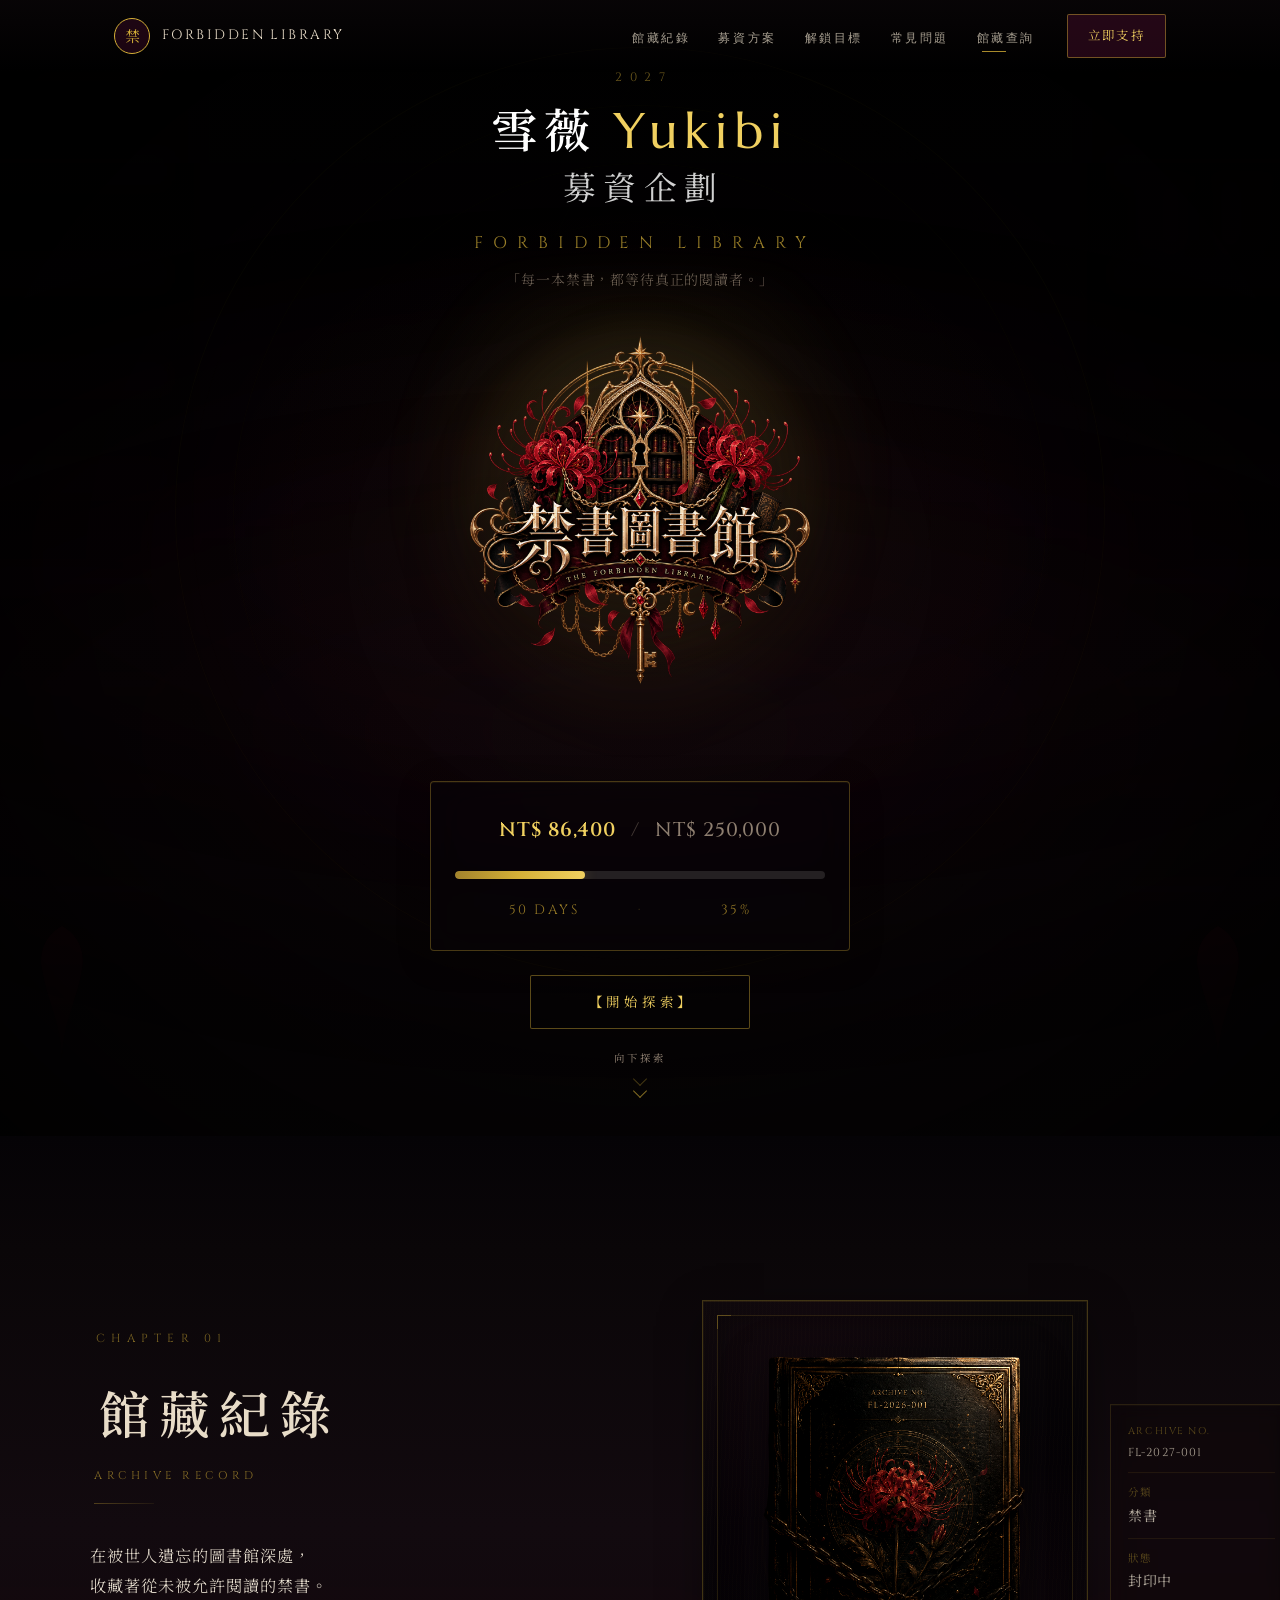
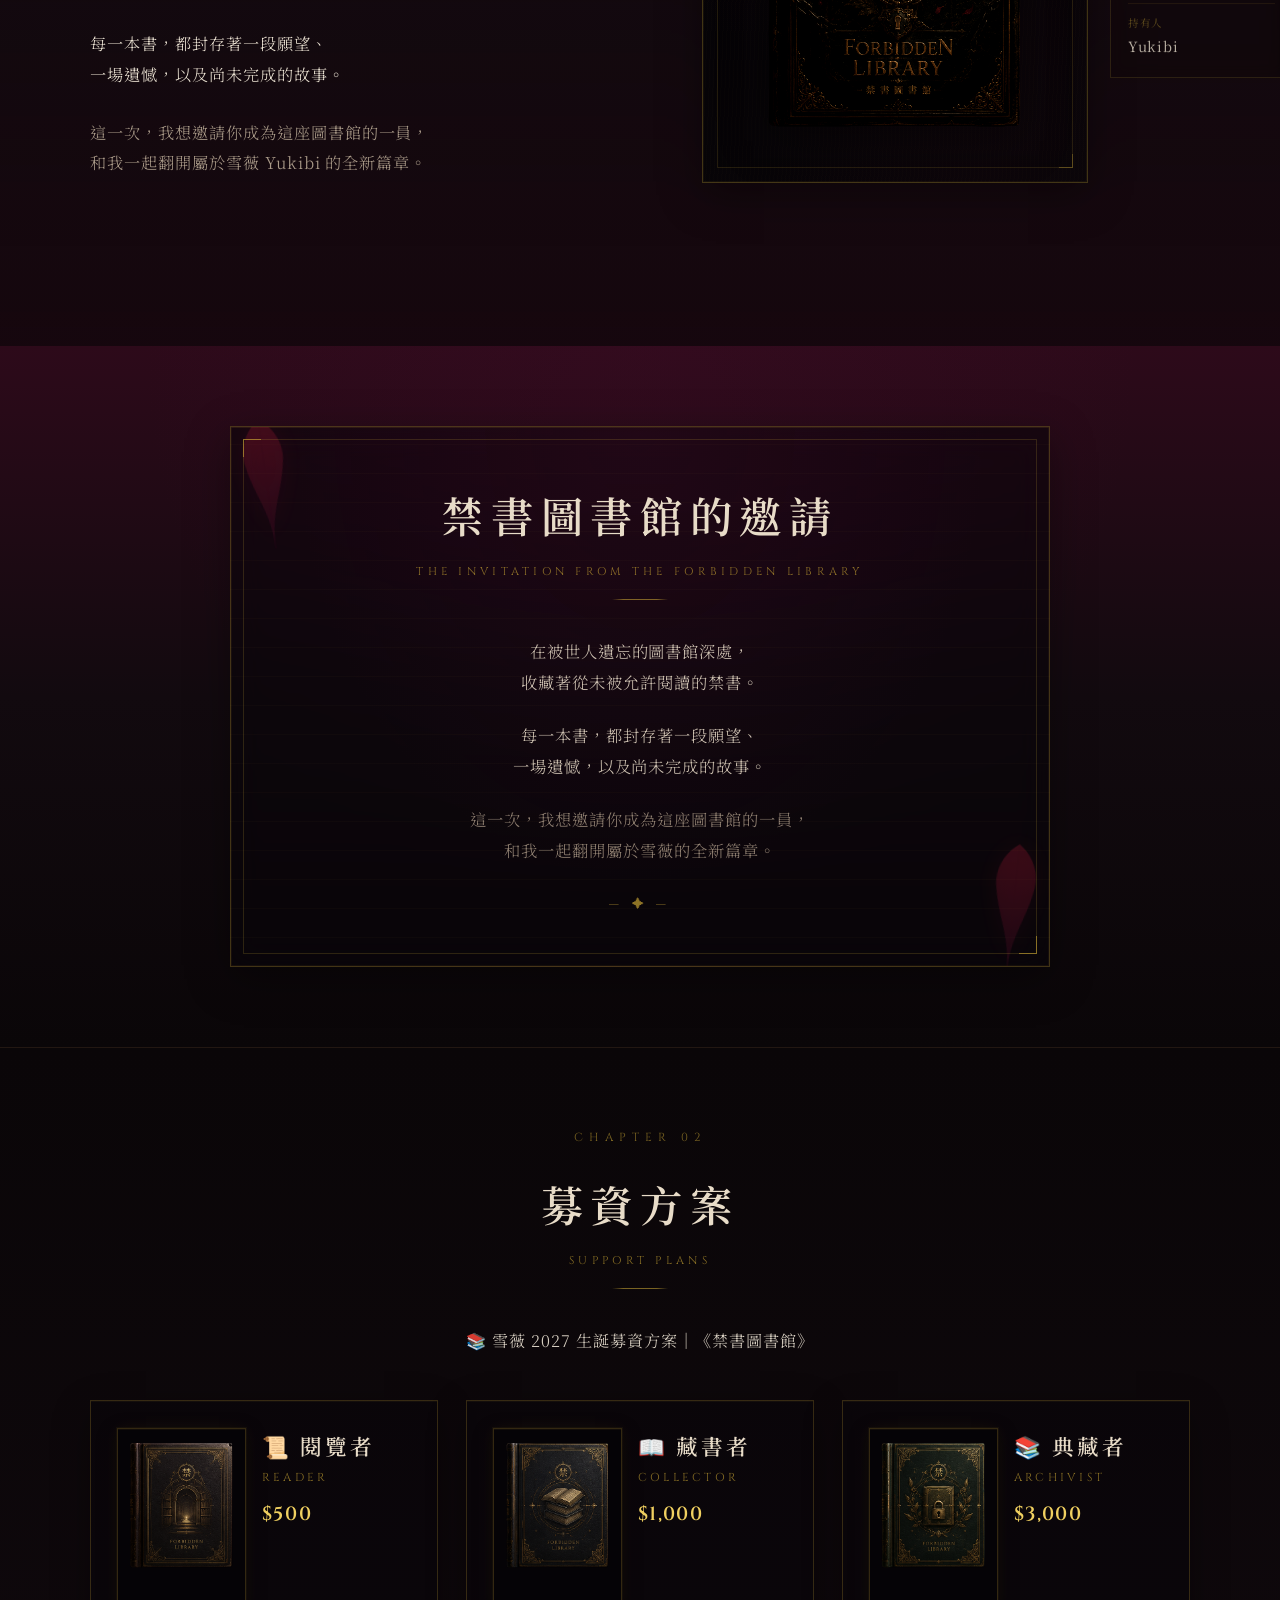
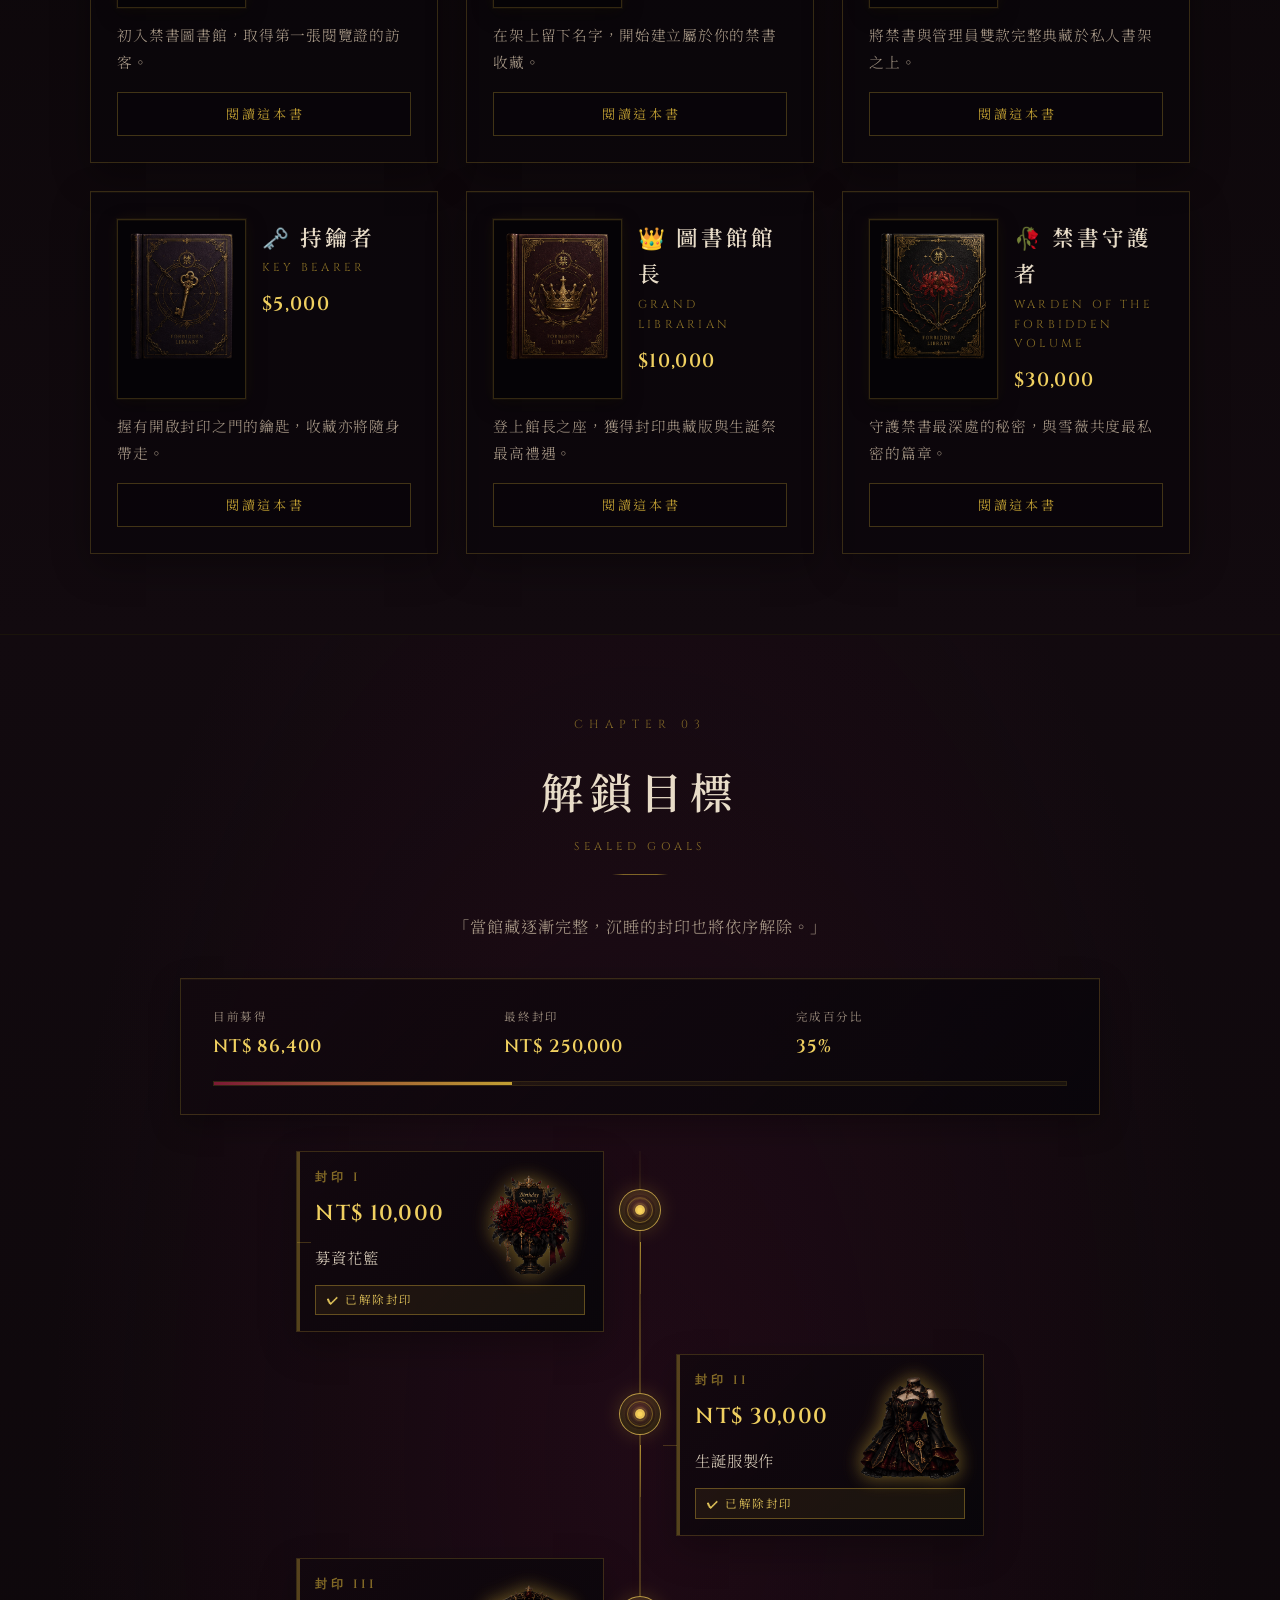
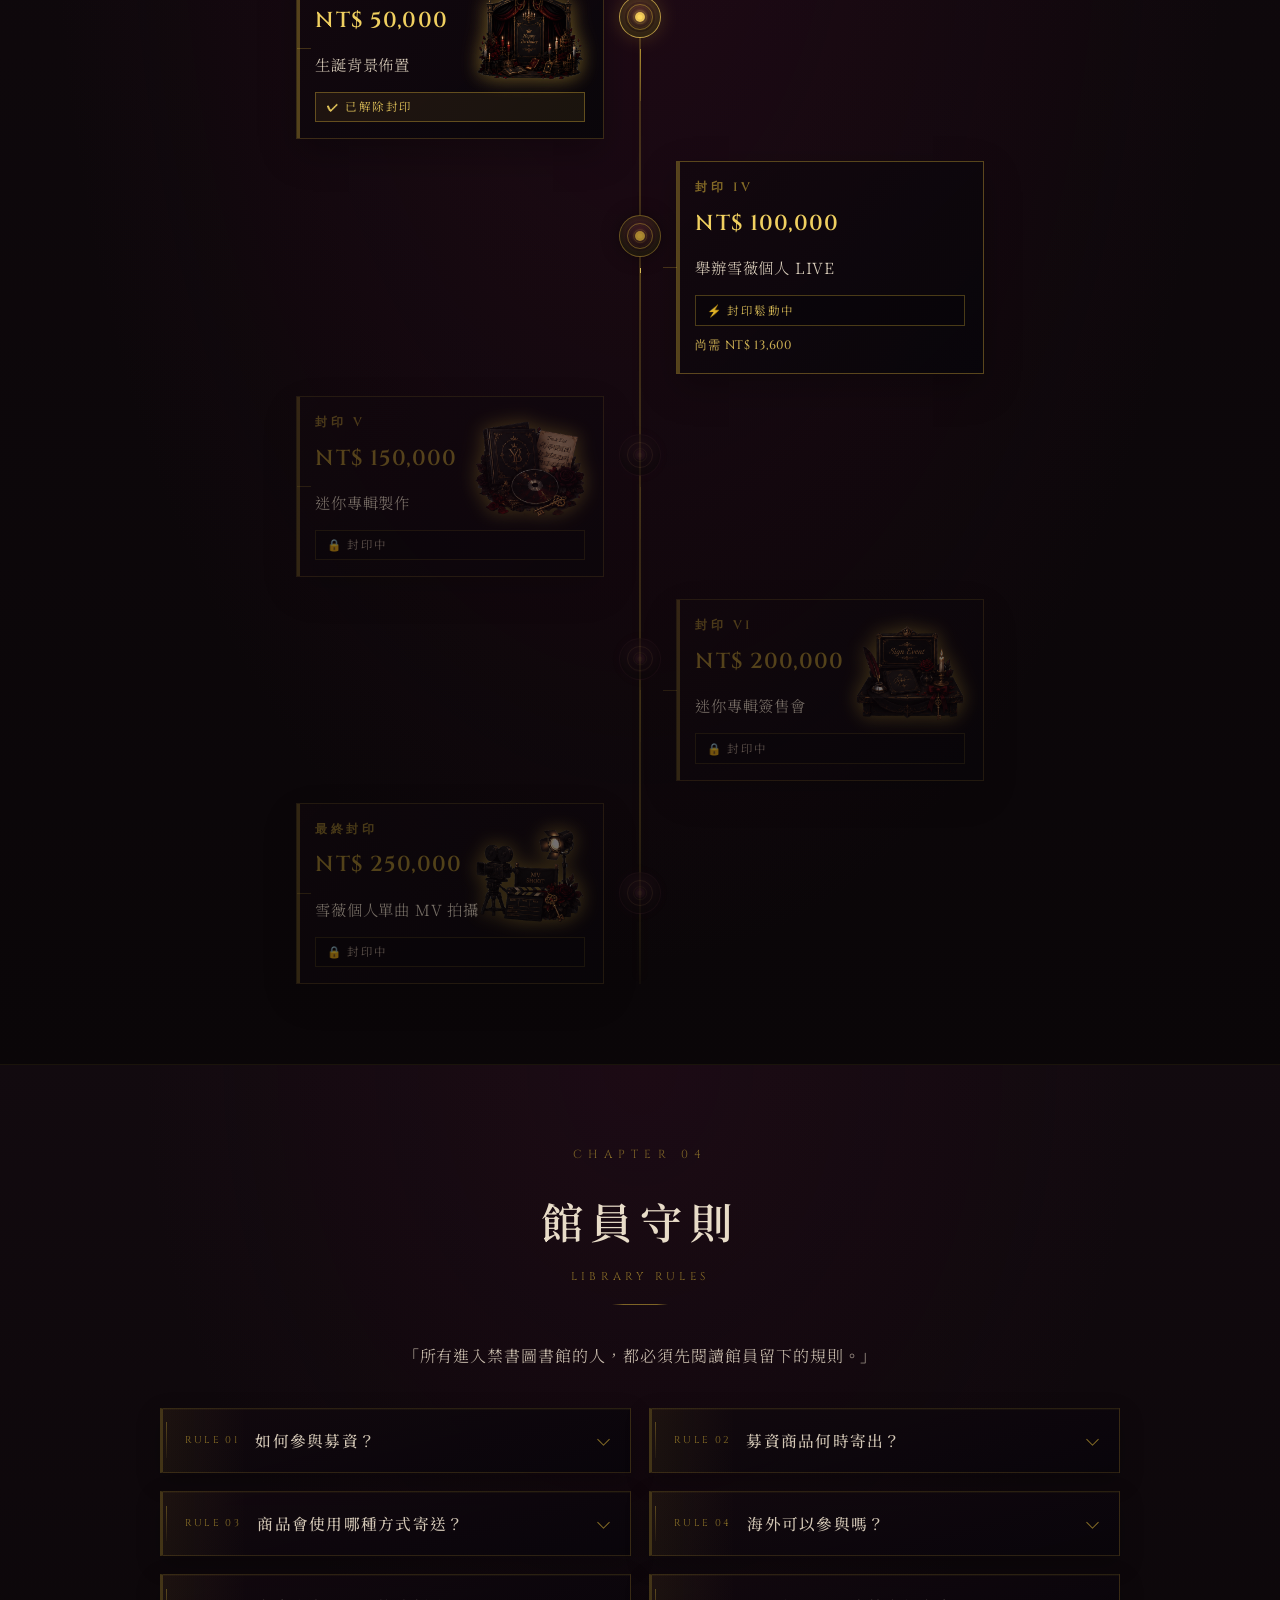
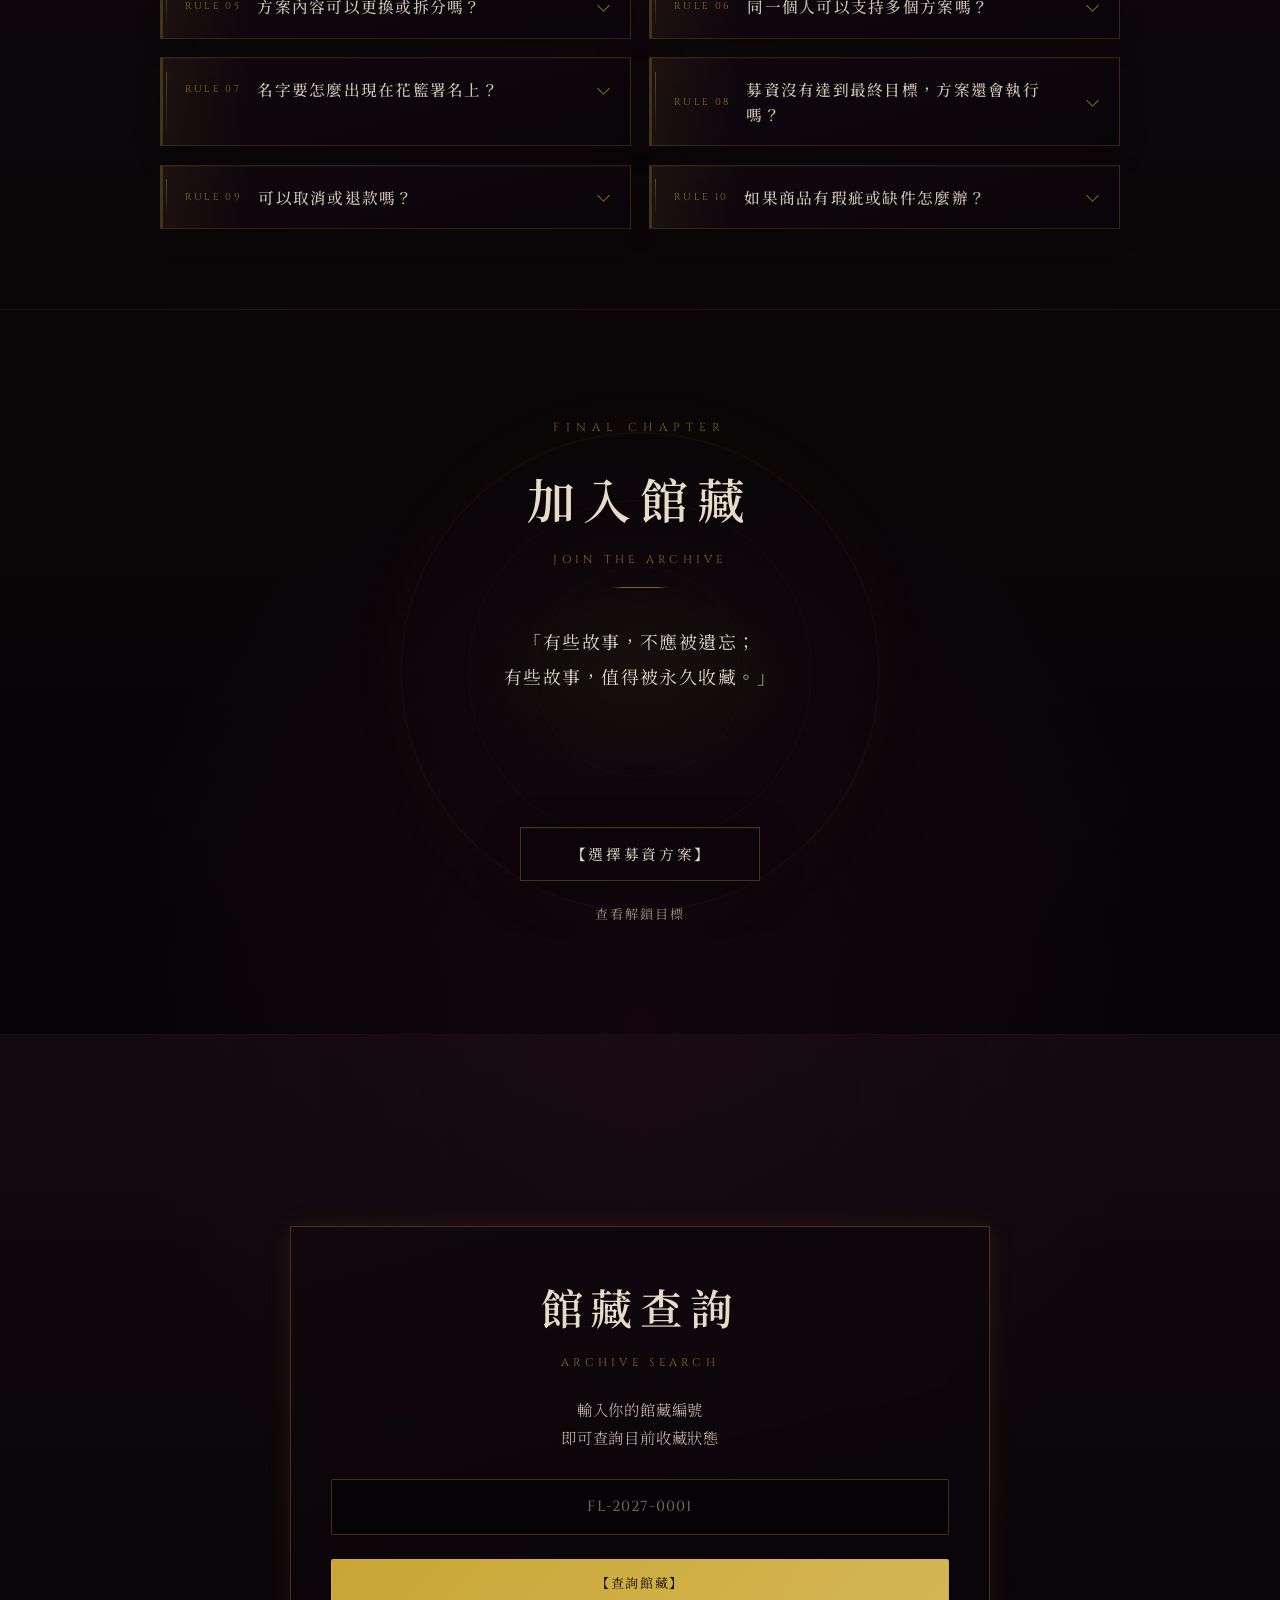
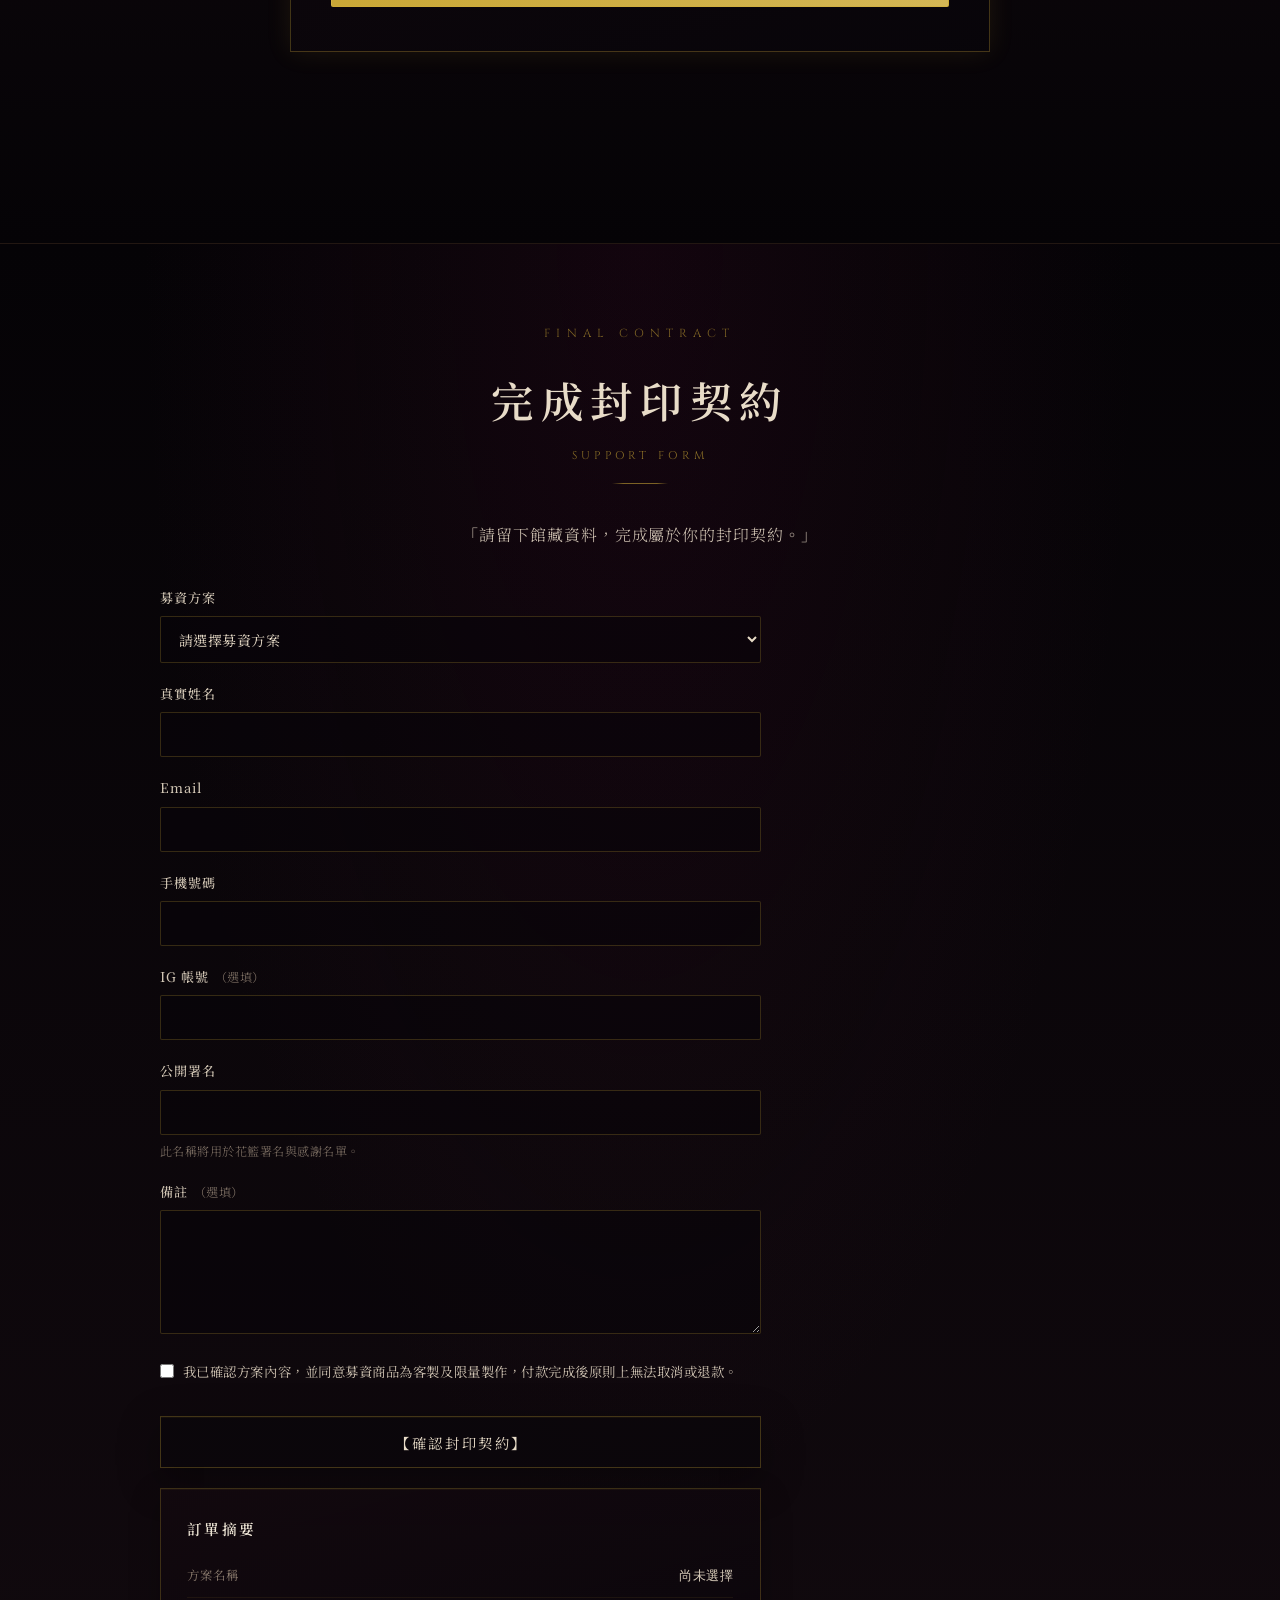
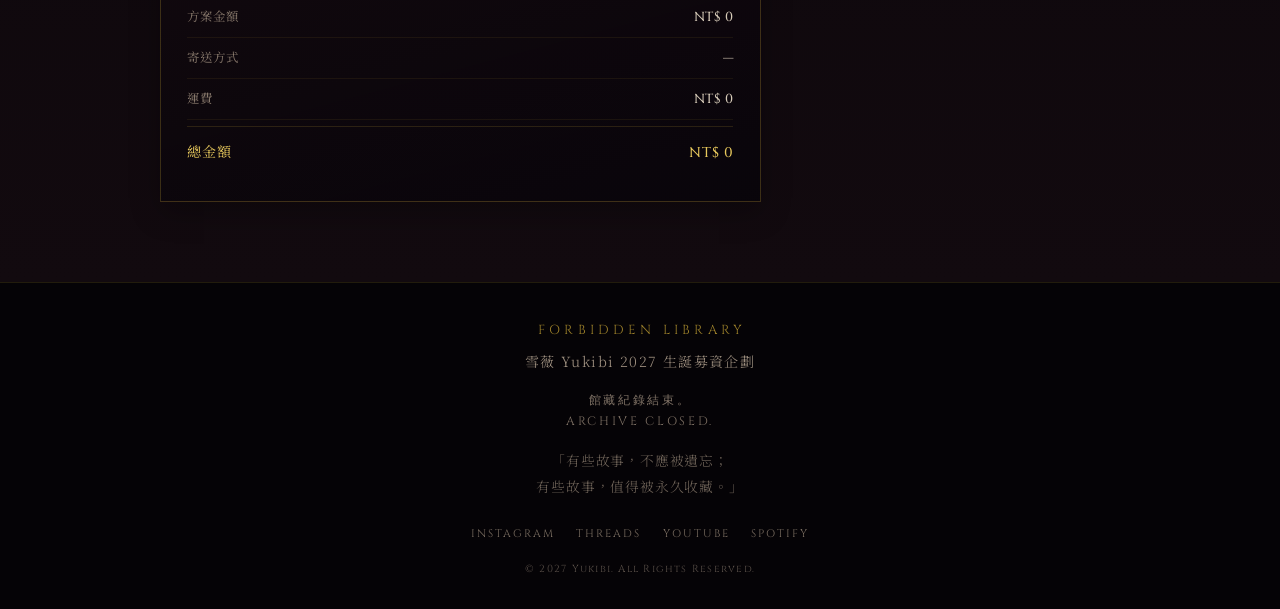
==== index.html @ cc06876a "Initial Forbidden Library website" ====
<!--
  ============================================
  禁書圖書館 — Forbidden Library 募資 landing page
  ============================================

  【這個檔案是什麼？】
  HTML（HyperText Markup Language）是網頁的「骨架」。
  瀏覽器讀取這個檔案，依照標籤（tag）的結構，
  決定頁面上要顯示哪些文字、圖片、區塊。

  【這個專案的結構】
  - index.html  → 網頁內容與結構（本檔案）
  - style.css   → 外觀與動畫樣式
  - script.js   → 互動邏輯（倒數、進度條、粒子等）

  【命名慣例說明】
  class 使用 BEM 風格，例如：
  - .hero          → 區塊名稱
  - .hero__title    → 區塊內的元素（雙底線 __）
  - .hero-reveal    → 修飾用狀態或變體（連字號 -）
-->
<!DOCTYPE html>
<!-- DOCTYPE 告訴瀏覽器：這是一份標準 HTML5 文件 -->
<html lang="zh-TW">
<!-- lang="zh-TW" 表示主要語言是繁體中文，有助於搜尋引擎與螢幕閱讀器 -->

<head>
    <!--
      <head> 區塊：使用者「看不到」的設定區
      放標題、描述、字體、CSS 連結等「後設資料」
    -->
    <meta charset="UTF-8">
    <!-- 字元編碼：UTF-8 可正確顯示中文、日文、emoji 等 -->

    <meta name="viewport" content="width=device-width, initial-scale=1.0">
    <!--
      響應式設計必備：
      讓手機以「裝置寬度」顯示，而不是縮小版桌面網頁
    -->

    <title>雪薇生誕募資企劃 — Forbidden Library</title>
    <!-- 瀏覽器分頁上顯示的標題 -->

    <meta name="description" content="禁書圖書館 — 雪薇生誕募資企劃。踏入神秘的古老圖書館，一同揭開被遺忘的篇章。">
    <!-- 搜尋結果可能顯示的網頁描述 -->

    <!-- 預先連線到 Google Fonts，加快字體載入速度 -->
    <link rel="preconnect" href="https://fonts.googleapis.com">
    <link rel="preconnect" href="https://fonts.gstatic.com" crossorigin>
    <!--
      載入三組字體：
      - Cinzel：英文標題用，古典襯線風格
      - Noto Serif TC/JP：中文內文用
    -->
    <link href="https://fonts.googleapis.com/css2?family=Cinzel:wght@300;400;600;700&family=Marcellus&family=Noto+Serif+JP:wght@300;400;600&family=Noto+Serif+TC:wght@300;400;600&display=swap" rel="stylesheet">

    <!-- 連結本專案的外觀樣式表 -->
    <link rel="stylesheet" href="style.css">
</head>

<body>
    <!-- ==================== 開場 Loading ==================== -->
    <div id="site-loader" class="site-loader" hidden aria-hidden="true" aria-live="polite">
        <div class="site-loader__ambient" aria-hidden="true">
            <div class="site-loader__sigil"></div>
        </div>
        <div class="site-loader__inner">
            <p class="site-loader__brand">FORBIDDEN LIBRARY</p>
            <p class="site-loader__status" id="site-loader-status">解除封印中</p>
            <div class="site-loader__track" role="progressbar" aria-valuemin="0" aria-valuemax="100" aria-valuenow="0" id="site-loader-track">
                <span class="site-loader__fill" id="site-loader-fill"></span>
            </div>
            <p class="site-loader__percent" id="site-loader-percent" aria-hidden="true">0%</p>
            <p class="site-loader__opened" id="site-loader-opened" hidden>ARCHIVE OPENED</p>
        </div>
    </div>

    <!--
      <body> 區塊：使用者「真正看到」的所有內容
      以下依「由前到後、由上到下」的視覺層次排列
    -->

    <!-- ==================== 固定導覽列 ==================== -->
    <!--
      <nav> 是語意化標籤，代表「導覽」區域
      position: fixed（在 CSS 中）讓它永遠固定在螢幕頂部
      aria-label 提供無障礙說明，協助螢幕閱讀器使用者
    -->
    <nav class="nav" id="nav" aria-label="主要導覽">
        <div class="nav__inner">
            <!-- 品牌區：點擊回到 Hero 首屏 -->
            <a href="#hero" class="nav__brand">
                <!-- aria-hidden="true" 表示純裝飾，螢幕閱讀器可略過 -->
                <span class="nav__seal" aria-hidden="true">禁</span>
                <span class="nav__name">Forbidden Library</span>
            </a>

            <!--
              漢堡選單按鈕（手機版才顯示，由 CSS 控制）
              aria-expanded：選單是否展開（由 JavaScript 切換）
              aria-controls：這個按鈕控制哪個元素（nav-menu）
            -->
            <button class="nav__toggle" id="nav-toggle" type="button" aria-expanded="false" aria-controls="nav-menu" aria-label="開啟選單">
                <!-- 三條線圖示，由 CSS 繪製 -->
                <span></span>
                <span></span>
                <span></span>
            </button>

            <div class="nav__menu" id="nav-menu">
                <!-- 錨點連結：href="#id" 會跳到同頁面對應 id 的區塊 -->
                <ul class="nav__links">
                    <li><a href="#archive" class="nav__link">館藏紀錄</a></li>
                    <li><a href="#support" class="nav__link">募資方案</a></li>
                    <li><a href="#countdown" class="nav__link">解鎖目標</a></li>
                    <li><a href="#faq" class="nav__link">常見問題</a></li>
                    <li><a href="#archive-search" class="nav__link">館藏查詢</a></li>
                </ul>
                <a href="#support-form" class="nav__cta lib-btn-interact">立即支持</a>
            </div>
        </div>
    </nav>

    <!-- ==================== 全站氛圍層 ==================== -->
    <!--
      金色灰塵粒子（canvas）與桌機滑鼠燭光（#mouse-glow）
      純視覺裝飾，不影響操作；由 script.js 初始化
    -->
    <canvas id="particles" aria-hidden="true"></canvas>
    <div id="mouse-glow" class="mouse-glow" aria-hidden="true"></div>
    <div id="custom-cursor" class="custom-cursor" hidden aria-hidden="true">
        <div class="custom-cursor__dot" id="custom-cursor-dot"></div>
        <div class="custom-cursor__ring" id="custom-cursor-ring">
            <span class="custom-cursor__label" id="custom-cursor-label"></span>
        </div>
    </div>

    <!-- ==================== Hero 主視覺區 ==================== -->
    <main class="hero" id="hero">
        <!-- 哥德式圖書館背景 -->
        <div class="hero__bg" aria-hidden="true">
            <svg class="hero__library hero__parallax" data-parallax="0.018" viewBox="0 0 1440 900" preserveAspectRatio="xMidYMid slice" xmlns="http://www.w3.org/2000/svg">
                <defs>
                    <linearGradient id="heroLibFloor" x1="720" y1="600" x2="720" y2="900" gradientUnits="userSpaceOnUse">
                        <stop offset="0%" stop-color="#1a0610"/>
                        <stop offset="100%" stop-color="#0a0608"/>
                    </linearGradient>
                    <linearGradient id="heroLibAisle" x1="720" y1="0" x2="720" y2="900" gradientUnits="userSpaceOnUse">
                        <stop offset="0%" stop-color="#120a0f" stop-opacity="0.2"/>
                        <stop offset="50%" stop-color="#0a0608" stop-opacity="0.85"/>
                        <stop offset="100%" stop-color="#0a0608"/>
                    </linearGradient>
                </defs>
                <rect width="1440" height="900" fill="#080508"/>
                <path d="M0 0 H1440 V900 H0 Z" fill="url(#heroLibAisle)"/>
                <path d="M0 0 Q720 120 1440 0 V900 H0 Z" fill="#0f0810" opacity="0.9"/>
                <g opacity="0.85">
                    <rect x="0" y="80" width="420" height="820" fill="#0a0608"/>
                    <rect x="1020" y="80" width="420" height="820" fill="#0a0608"/>
                </g>
                <g fill="#120a0f" stroke="#2d0a1a" stroke-width="0.5">
                    <rect x="24" y="100" width="372" height="18" rx="1"/>
                    <rect x="24" y="170" width="372" height="18" rx="1"/>
                    <rect x="24" y="240" width="372" height="18" rx="1"/>
                    <rect x="24" y="310" width="372" height="18" rx="1"/>
                    <rect x="24" y="380" width="372" height="18" rx="1"/>
                    <rect x="24" y="450" width="372" height="18" rx="1"/>
                    <rect x="24" y="520" width="372" height="18" rx="1"/>
                    <rect x="24" y="590" width="372" height="18" rx="1"/>
                    <rect x="24" y="660" width="372" height="18" rx="1"/>
                    <rect x="1044" y="100" width="372" height="18" rx="1"/>
                    <rect x="1044" y="170" width="372" height="18" rx="1"/>
                    <rect x="1044" y="240" width="372" height="18" rx="1"/>
                    <rect x="1044" y="310" width="372" height="18" rx="1"/>
                    <rect x="1044" y="380" width="372" height="18" rx="1"/>
                    <rect x="1044" y="450" width="372" height="18" rx="1"/>
                    <rect x="1044" y="520" width="372" height="18" rx="1"/>
                    <rect x="1044" y="590" width="372" height="18" rx="1"/>
                    <rect x="1044" y="660" width="372" height="18" rx="1"/>
                </g>
                <g opacity="0.55">
                    <rect x="40" y="118" width="14" height="44" fill="#2d0a1a"/><rect x="58" y="118" width="10" height="44" fill="#4a0e2e"/><rect x="72" y="118" width="16" height="44" fill="#1a0610"/>
                    <rect x="96" y="118" width="12" height="44" fill="#4a0e2e"/><rect x="112" y="118" width="18" height="44" fill="#2d0a1a"/><rect x="134" y="118" width="10" height="44" fill="#6b1a3a"/>
                    <rect x="1060" y="188" width="14" height="44" fill="#2d0a1a"/><rect x="1078" y="188" width="10" height="44" fill="#4a0e2e"/><rect x="1092" y="188" width="16" height="44" fill="#1a0610"/>
                    <rect x="1116" y="188" width="12" height="44" fill="#4a0e2e"/><rect x="1132" y="188" width="18" height="44" fill="#2d0a1a"/>
                </g>
                <path d="M420 900 L420 120 Q720 40 1020 120 L1020 900" fill="none" stroke="#1a0610" stroke-width="2" opacity="0.6"/>
                <rect y="740" width="1440" height="160" fill="url(#heroLibFloor)"/>
            </svg>
            <div class="hero__bg-dim"></div>
            <div class="hero__fog hero__fog--1"></div>
            <div class="hero__fog hero__fog--2"></div>
        </div>

        <div class="hero__lily hero__lily--left hero__parallax" data-parallax="0.03" aria-hidden="true">
            <svg viewBox="0 0 80 180" fill="none" xmlns="http://www.w3.org/2000/svg">
                <path d="M40 180 C40 130 20 100 14 60 C8 35 18 12 40 0 C62 12 72 35 66 60 C60 100 40 130 40 180Z" fill="url(#heroLilyL)" opacity="0.35"/>
                <defs>
                    <linearGradient id="heroLilyL" x1="40" y1="0" x2="40" y2="180" gradientUnits="userSpaceOnUse">
                        <stop offset="0%" stop-color="#c41e3a"/>
                        <stop offset="100%" stop-color="#4a0e2e"/>
                    </linearGradient>
                </defs>
            </svg>
        </div>
        <div class="hero__lily hero__lily--right hero__parallax" data-parallax="0.025" aria-hidden="true">
            <svg viewBox="0 0 80 180" fill="none" xmlns="http://www.w3.org/2000/svg">
                <path d="M40 180 C40 130 20 100 14 60 C8 35 18 12 40 0 C62 12 72 35 66 60 C60 100 40 130 40 180Z" fill="url(#heroLilyR)" opacity="0.35"/>
                <defs>
                    <linearGradient id="heroLilyR" x1="40" y1="0" x2="40" y2="180" gradientUnits="userSpaceOnUse">
                        <stop offset="0%" stop-color="#c41e3a"/>
                        <stop offset="100%" stop-color="#4a0e2e"/>
                    </linearGradient>
                </defs>
            </svg>
        </div>

        <div class="hero__vignette" aria-hidden="true"></div>

        <div class="hero__content">
            <div class="hero__canvas">
                <header class="hero__header hero-reveal" data-hero-phase="title">
                    <h1 class="hero__title">
                        <span class="hero__title-year">2027</span>
                        <span class="hero__title-line hero__title-line--brand">
                            <span class="hero__title-zh">雪薇</span> <span class="hero__title-brand">Yukibi</span>
                        </span>
                        <span class="hero__title-line hero__title-line--sub">募資企劃</span>
                    </h1>
                    <p class="hero__title-en">Forbidden Library</p>
                    <p class="hero__tagline">「每一本禁書，都等待真正的閱讀者。」</p>
                </header>

                <div class="hero__showcase hero-reveal" data-hero-phase="book">
                    <div class="hero__focal">
                        <div class="hero__circles hero__parallax" data-parallax="0.012" aria-hidden="true">
                            <div class="hero__circle hero__circle--primary">
                                <svg viewBox="0 0 400 400" fill="none" xmlns="http://www.w3.org/2000/svg">
                                    <circle cx="200" cy="200" r="192" stroke="#d4af37" stroke-width="0.45" opacity="0.55"/>
                                    <circle cx="200" cy="200" r="168" stroke="#d4af37" stroke-width="0.38" opacity="0.45"/>
                                    <circle cx="200" cy="200" r="144" stroke="#d4af37" stroke-width="0.32" opacity="0.38"/>
                                    <circle cx="200" cy="200" r="120" stroke="#d4af37" stroke-width="0.28" opacity="0.32"/>
                                    <circle cx="200" cy="200" r="96" stroke="#d4af37" stroke-width="0.24" opacity="0.28"/>
                                    <polygon points="200,16 368,352 32,352" stroke="#d4af37" stroke-width="0.32" fill="none" opacity="0.3"/>
                                </svg>
                            </div>
                            <div class="hero__circle hero__circle--outer">
                                <svg viewBox="0 0 400 400" fill="none" xmlns="http://www.w3.org/2000/svg">
                                    <circle cx="200" cy="200" r="196" stroke="#d4af37" stroke-width="0.28" opacity="0.35" stroke-dasharray="4 8"/>
                                    <circle cx="200" cy="200" r="178" stroke="#d4af37" stroke-width="0.22" opacity="0.28"/>
                                </svg>
                            </div>
                        </div>
                        <div class="hero__book-glow" aria-hidden="true"></div>
                        <canvas class="hero__book-particles" id="hero-particles" aria-hidden="true"></canvas>
                        <div class="hero__book-wrap hero__parallax" data-parallax="0.034">
                            <div class="hero__book-float">
                                <div class="hero__book-breathe" aria-hidden="true"></div>
                                <img
                                    class="hero__book"
                                    src="assets/forbidden-book.png"
                                    alt="漂浮的古老禁書"
                                    width="460"
                                    height="690"
                                    decoding="async"
                                    fetchpriority="high"
                                >
                            </div>
                        </div>
                    </div>
                </div>

                <div class="hero__actions">
                    <div class="hero__fund hero-reveal" data-hero-phase="metrics" role="region" aria-label="募資進度">
                        <p class="hero__fund-row">
                            <span id="raised-amount">NT$ 0</span>
                            <span class="hero__fund-sep">/</span>
                            <span id="goal-amount">NT$ 250,000</span>
                        </p>
                        <div class="hero__fund-track">
                            <div class="progress__bar" role="progressbar" aria-valuenow="0" aria-valuemin="0" aria-valuemax="100" aria-label="募資進度">
                                <div class="progress__fill" id="progress-fill">
                                    <div class="progress__shimmer"></div>
                                </div>
                            </div>
                        </div>
                        <p class="hero__fund-meta">
                            <span class="hero__fund-meta-item"><span id="hero-days-left">50</span> Days</span>
                            <span class="hero__fund-dot" aria-hidden="true">·</span>
                            <span class="hero__fund-meta-item"><span id="progress-percent-display">0%</span></span>
                        </p>
                        <span class="progress__percent visually-hidden" id="progress-percent" aria-hidden="true">0%</span>
                        <span class="visually-hidden" id="days-left" aria-hidden="true">50</span>
                        <span class="visually-hidden" id="supporter-count" aria-hidden="true">0</span>
                    </div>

                    <a href="#story" class="hero__btn hero-reveal" data-hero-phase="cta" id="btn-support">【開始探索】</a>

                    <div class="scroll-hint scroll-hint--flow hero-reveal" id="scroll-hint" data-hero-phase="cta" aria-hidden="true">
                        <span class="scroll-hint__text">向下探索</span>
                        <div class="scroll-hint__arrow">
                            <span></span>
                            <span></span>
                        </div>
                    </div>
                </div>
            </div>
        </div>
    </main>

    <!-- ==================== 館藏紀錄 ==================== -->
    <section class="archive-section" id="archive" aria-label="館藏紀錄">
        <div class="archive-section__inner">
            <div class="archive-section__grid">
                <div class="archive-section__content">
                    <p class="archive-section__chapter archive-reveal archive-reveal--chapter">CHAPTER 01</p>
                    <h2 class="archive-section__title archive-reveal archive-reveal--title">館藏紀錄</h2>
                    <p class="archive-section__subtitle archive-reveal archive-reveal--subtitle">Archive Record</p>
                    <div class="archive-section__body archive-reveal archive-reveal--body">
                        <p>在被世人遺忘的圖書館深處，<br>收藏著從未被允許閱讀的禁書。</p>
                        <p>每一本書，都封存著一段願望、<br>一場遺憾，以及尚未完成的故事。</p>
                        <p>這一次，我想邀請你成為這座圖書館的一員，<br>和我一起翻開屬於雪薇 Yukibi 的全新篇章。</p>
                    </div>
                </div>

                <aside class="archive-section__aside">
                    <div class="archive-panel-wrap archive-reveal archive-reveal--panel">
                        <div class="archive-panel">
                            <div class="archive-panel__sigil" aria-hidden="true"></div>
                            <div class="archive-panel__cover">
                                <div class="archive-panel__cover-texture" aria-hidden="true"></div>
                                <div class="archive-panel__cover-frame" aria-hidden="true"></div>
                                <div class="archive-panel__cover-art">
                                    <img
                                        class="archive-panel__cover-image"
                                        src="assets/彼岸花禁書.png"
                                        alt="彼岸花禁書館藏封面"
                                        width="386"
                                        height="483"
                                        decoding="async"
                                        loading="lazy"
                                    >
                                </div>
                            </div>
                        </div>
                        <div class="archive-meta-card" aria-hidden="true">
                            <dl class="archive-meta-card__list">
                                <div class="archive-meta-card__row">
                                    <dt class="archive-meta-card__label">Archive No.</dt>
                                    <dd class="archive-meta-card__value archive-meta-card__value--id">FL-2027-001</dd>
                                </div>
                                <div class="archive-meta-card__row">
                                    <dt class="archive-meta-card__label">分類</dt>
                                    <dd class="archive-meta-card__value">禁書</dd>
                                </div>
                                <div class="archive-meta-card__row">
                                    <dt class="archive-meta-card__label">狀態</dt>
                                    <dd class="archive-meta-card__value">封印中</dd>
                                </div>
                                <div class="archive-meta-card__row">
                                    <dt class="archive-meta-card__label">持有人</dt>
                                    <dd class="archive-meta-card__value">Yukibi</dd>
                                </div>
                            </dl>
                        </div>
                        <p class="archive-panel__hint lib-btn-interact" aria-hidden="true">【 開啟禁書 】</p>
                    </div>
                </aside>
            </div>
        </div>
    </section>

    <!-- ==================== 世界觀故事區 ==================== -->
    <section class="story-section" id="story" aria-label="禁書圖書館的世界觀">
        <div class="story-section__inner">
            <article class="story-section__page">
                <!-- 區域內彼岸花裝飾（書頁角落） -->
                <div class="story-section__lily story-section__lily--tl" aria-hidden="true">
                    <svg viewBox="0 0 60 140" fill="none" xmlns="http://www.w3.org/2000/svg">
                        <path d="M30 140 C30 100 15 80 10 50 C5 30 15 10 30 0 C45 10 55 30 50 50 C45 80 30 100 30 140Z" fill="url(#storyLilyGrad1)" opacity="0.55"/>
                        <line x1="30" y1="0" x2="30" y2="140" stroke="#5c0f28" stroke-width="0.8" opacity="0.4"/>
                        <defs>
                            <linearGradient id="storyLilyGrad1" x1="30" y1="0" x2="30" y2="140" gradientUnits="userSpaceOnUse">
                                <stop offset="0%" stop-color="#c41e3a"/>
                                <stop offset="100%" stop-color="#4a0e2e"/>
                            </linearGradient>
                        </defs>
                    </svg>
                </div>
                <div class="story-section__lily story-section__lily--br" aria-hidden="true">
                    <svg viewBox="0 0 60 140" fill="none" xmlns="http://www.w3.org/2000/svg">
                        <path d="M30 140 C30 100 15 80 10 50 C5 30 15 10 30 0 C45 10 55 30 50 50 C45 80 30 100 30 140Z" fill="url(#storyLilyGrad2)" opacity="0.55"/>
                        <line x1="30" y1="0" x2="30" y2="140" stroke="#5c0f28" stroke-width="0.8" opacity="0.4"/>
                        <defs>
                            <linearGradient id="storyLilyGrad2" x1="30" y1="0" x2="30" y2="140" gradientUnits="userSpaceOnUse">
                                <stop offset="0%" stop-color="#c41e3a"/>
                                <stop offset="100%" stop-color="#4a0e2e"/>
                            </linearGradient>
                        </defs>
                    </svg>
                </div>

                <div class="story-section__frame" aria-hidden="true"></div>

                <h2 class="story-section__title reveal">禁書圖書館的邀請</h2>
                <p class="story-section__subtitle reveal">The Invitation from the Forbidden Library</p>

                <div class="story-section__body reveal">
                    <p>
                        在被世人遺忘的圖書館深處，<br>
                        收藏著從未被允許閱讀的禁書。
                    </p>
                    <p>
                        每一本書，都封存著一段願望、<br>
                        一場遺憾，以及尚未完成的故事。
                    </p>
                    <p>
                        這一次，我想邀請你成為這座圖書館的一員，<br>
                        和我一起翻開屬於雪薇的全新篇章。
                    </p>
                </div>

                <p class="story-section__ornament story-section__ornament--bottom reveal">— ✦ —</p>
            </article>
        </div>
    </section>

    <!-- ==================== 募資方案 CHAPTER 02 ==================== -->
    <section class="lib-section rewards-section" id="support" aria-label="募資方案">
        <div class="lib-section__inner rewards-section__inner">
            <header class="chapter-header chapter-header--center reveal">
                <p class="chapter-header__chapter">CHAPTER 02</p>
                <h2 class="chapter-header__title">募資方案</h2>
                <p class="chapter-header__subtitle">Support Plans</p>
            </header>
            <p class="rewards-section__intro reveal">📚 雪薇 2027 生誕募資方案｜《禁書圖書館》</p>
            <div class="rewards-section__shelf" id="rewards-shelf"></div>
            <div class="rewards-detail reveal" id="rewards-detail" aria-hidden="true"></div>
        </div>
    </section>

    <!-- ==================== 解鎖目標 CHAPTER 03 ==================== -->
    <section class="lib-section sealed-section" id="countdown" aria-label="解鎖目標">
        <div class="lib-section__inner sealed-section__inner">
            <header class="chapter-header chapter-header--center reveal">
                <p class="chapter-header__chapter">CHAPTER 03</p>
                <h2 class="chapter-header__title">解鎖目標</h2>
                <p class="chapter-header__subtitle">SEALED GOALS</p>
            </header>
            <p class="sealed-section__desc reveal">「當館藏逐漸完整，沉睡的封印也將依序解除。」</p>
            <div class="sealed-summary reveal" id="sealed-summary" aria-live="polite"></div>
            <div class="sealed-goals" id="sealed-goals" aria-live="polite"></div>
        </div>
    </section>

    <!-- ==================== 館員守則 CHAPTER 04 ==================== -->
    <section class="lib-section rules-section" id="faq" aria-label="常見問題">
        <div class="lib-section__inner rules-section__inner">
            <header class="chapter-header chapter-header--center reveal">
                <p class="chapter-header__chapter">CHAPTER 04</p>
                <h2 class="chapter-header__title">館員守則</h2>
                <p class="chapter-header__subtitle">LIBRARY RULES</p>
            </header>
            <p class="rules-section__desc reveal">「所有進入禁書圖書館的人，都必須先閱讀館員留下的規則。」</p>
            <div class="rules-section__shelf" id="rules-shelf">
                <article class="rules-scroll reveal">
                    <h3 class="rules-scroll__heading">
                        <button class="rules-scroll__toggle" type="button" id="rules-trigger-01" aria-expanded="false" aria-controls="rules-panel-01">
                            <span class="rules-scroll__code">RULE 01</span>
                            <span class="rules-scroll__question">如何參與募資？</span>
                            <span class="rules-scroll__arrow" aria-hidden="true"></span>
                        </button>
                    </h3>
                    <div class="rules-scroll__panel" id="rules-panel-01" role="region" aria-labelledby="rules-trigger-01" aria-hidden="true">
                        <div class="rules-scroll__panel-inner">
                            <p class="rules-scroll__answer">請在募資方案中選擇希望支持的方案，點擊「立即支持」後依照頁面指示完成資料填寫與付款。</p>
                        </div>
                    </div>
                </article>
                <article class="rules-scroll reveal">
                    <h3 class="rules-scroll__heading">
                        <button class="rules-scroll__toggle" type="button" id="rules-trigger-02" aria-expanded="false" aria-controls="rules-panel-02">
                            <span class="rules-scroll__code">RULE 02</span>
                            <span class="rules-scroll__question">募資商品何時寄出？</span>
                            <span class="rules-scroll__arrow" aria-hidden="true"></span>
                        </button>
                    </h3>
                    <div class="rules-scroll__panel" id="rules-panel-02" role="region" aria-labelledby="rules-trigger-02" aria-hidden="true">
                        <div class="rules-scroll__panel-inner">
                            <p class="rules-scroll__answer">預計於募資結束後開始製作與整理，實際寄送時間將另行公告。若部分商品製作期較長，將以整批完成後寄出為原則。預計於生誕祭當天以前讓大家收到募資商品。</p>
                        </div>
                    </div>
                </article>
                <article class="rules-scroll reveal">
                    <h3 class="rules-scroll__heading">
                        <button class="rules-scroll__toggle" type="button" id="rules-trigger-03" aria-expanded="false" aria-controls="rules-panel-03">
                            <span class="rules-scroll__code">RULE 03</span>
                            <span class="rules-scroll__question">商品會使用哪種方式寄送？</span>
                            <span class="rules-scroll__arrow" aria-hidden="true"></span>
                        </button>
                    </h3>
                    <div class="rules-scroll__panel" id="rules-panel-03" role="region" aria-labelledby="rules-trigger-03" aria-hidden="true">
                        <div class="rules-scroll__panel-inner">
                            <p class="rules-scroll__answer">寄送方式均統一使用7-ELEVEN超商取貨。</p>
                        </div>
                    </div>
                </article>
                <article class="rules-scroll reveal">
                    <h3 class="rules-scroll__heading">
                        <button class="rules-scroll__toggle" type="button" id="rules-trigger-04" aria-expanded="false" aria-controls="rules-panel-04">
                            <span class="rules-scroll__code">RULE 04</span>
                            <span class="rules-scroll__question">海外可以參與嗎？</span>
                            <span class="rules-scroll__arrow" aria-hidden="true"></span>
                        </button>
                    </h3>
                    <div class="rules-scroll__panel" id="rules-panel-04" role="region" aria-labelledby="rules-trigger-04" aria-hidden="true">
                        <div class="rules-scroll__panel-inner">
                            <p class="rules-scroll__answer">可以，但海外運費需另外計算。如有需要可另行聯絡主辦單位。</p>
                        </div>
                    </div>
                </article>
                <article class="rules-scroll reveal">
                    <h3 class="rules-scroll__heading">
                        <button class="rules-scroll__toggle" type="button" id="rules-trigger-05" aria-expanded="false" aria-controls="rules-panel-05">
                            <span class="rules-scroll__code">RULE 05</span>
                            <span class="rules-scroll__question">方案內容可以更換或拆分嗎？</span>
                            <span class="rules-scroll__arrow" aria-hidden="true"></span>
                        </button>
                    </h3>
                    <div class="rules-scroll__panel" id="rules-panel-05" role="region" aria-labelledby="rules-trigger-05" aria-hidden="true">
                        <div class="rules-scroll__panel-inner">
                            <p class="rules-scroll__answer">原則上無法拆分或更換方案內容。如有特殊需求，請先聯絡主辦方確認。</p>
                        </div>
                    </div>
                </article>
                <article class="rules-scroll reveal">
                    <h3 class="rules-scroll__heading">
                        <button class="rules-scroll__toggle" type="button" id="rules-trigger-06" aria-expanded="false" aria-controls="rules-panel-06">
                            <span class="rules-scroll__code">RULE 06</span>
                            <span class="rules-scroll__question">同一個人可以支持多個方案嗎？</span>
                            <span class="rules-scroll__arrow" aria-hidden="true"></span>
                        </button>
                    </h3>
                    <div class="rules-scroll__panel" id="rules-panel-06" role="region" aria-labelledby="rules-trigger-06" aria-hidden="true">
                        <div class="rules-scroll__panel-inner">
                            <p class="rules-scroll__answer">可以。若重複支持不同方案，將依照每筆訂單內容分別準備回饋品。</p>
                        </div>
                    </div>
                </article>
                <article class="rules-scroll reveal">
                    <h3 class="rules-scroll__heading">
                        <button class="rules-scroll__toggle" type="button" id="rules-trigger-07" aria-expanded="false" aria-controls="rules-panel-07">
                            <span class="rules-scroll__code">RULE 07</span>
                            <span class="rules-scroll__question">名字要怎麼出現在花籃署名上？</span>
                            <span class="rules-scroll__arrow" aria-hidden="true"></span>
                        </button>
                    </h3>
                    <div class="rules-scroll__panel" id="rules-panel-07" role="region" aria-labelledby="rules-trigger-07" aria-hidden="true">
                        <div class="rules-scroll__panel-inner">
                            <p class="rules-scroll__answer">付款完成後請填寫希望公開顯示的署名。</p>
                        </div>
                    </div>
                </article>
                <article class="rules-scroll reveal">
                    <h3 class="rules-scroll__heading">
                        <button class="rules-scroll__toggle" type="button" id="rules-trigger-08" aria-expanded="false" aria-controls="rules-panel-08">
                            <span class="rules-scroll__code">RULE 08</span>
                            <span class="rules-scroll__question">募資沒有達到最終目標，方案還會執行嗎？</span>
                            <span class="rules-scroll__arrow" aria-hidden="true"></span>
                        </button>
                    </h3>
                    <div class="rules-scroll__panel" id="rules-panel-08" role="region" aria-labelledby="rules-trigger-08" aria-hidden="true">
                        <div class="rules-scroll__panel-inner">
                            <p class="rules-scroll__answer">會。各方案回饋內容不受最終解鎖目標影響；解鎖目標屬於追加企劃內容。</p>
                        </div>
                    </div>
                </article>
                <article class="rules-scroll reveal">
                    <h3 class="rules-scroll__heading">
                        <button class="rules-scroll__toggle" type="button" id="rules-trigger-09" aria-expanded="false" aria-controls="rules-panel-09">
                            <span class="rules-scroll__code">RULE 09</span>
                            <span class="rules-scroll__question">可以取消或退款嗎？</span>
                            <span class="rules-scroll__arrow" aria-hidden="true"></span>
                        </button>
                    </h3>
                    <div class="rules-scroll__panel" id="rules-panel-09" role="region" aria-labelledby="rules-trigger-09" aria-hidden="true">
                        <div class="rules-scroll__panel-inner">
                            <p class="rules-scroll__answer">因多數商品為募資限定並依支持數量製作，付款完成後原則上不接受取消或退款。若遇特殊狀況，請聯絡主辦方協助處理。</p>
                        </div>
                    </div>
                </article>
                <article class="rules-scroll reveal">
                    <h3 class="rules-scroll__heading">
                        <button class="rules-scroll__toggle" type="button" id="rules-trigger-10" aria-expanded="false" aria-controls="rules-panel-10">
                            <span class="rules-scroll__code">RULE 10</span>
                            <span class="rules-scroll__question">如果商品有瑕疵或缺件怎麼辦？</span>
                            <span class="rules-scroll__arrow" aria-hidden="true"></span>
                        </button>
                    </h3>
                    <div class="rules-scroll__panel" id="rules-panel-10" role="region" aria-labelledby="rules-trigger-10" aria-hidden="true">
                        <div class="rules-scroll__panel-inner">
                            <p class="rules-scroll__answer">收到商品後請於七日內拍照並聯絡主辦方，確認後將協助補寄或更換。</p>
                        </div>
                    </div>
                </article>
        
            </div>
        </div>
    </section>

    <!-- ==================== 最終支持區 FINAL CHAPTER ==================== -->
    <section class="lib-section join-section" id="join" aria-label="加入館藏">
        <div class="join-section__ambient" aria-hidden="true">
            <div class="join-section__sigil"></div>
            <div class="join-section__glow"></div>
        </div>
        <div class="lib-section__inner join-section__inner">
            <header class="chapter-header chapter-header--center chapter-header--final reveal">
                <p class="chapter-header__chapter">FINAL CHAPTER</p>
                <h2 class="chapter-header__title join-section__title">加入館藏</h2>
                <p class="chapter-header__subtitle">JOIN THE ARCHIVE</p>
            </header>
            <div class="join-section__body">
                <p class="join-section__lead reveal">
                    「有些故事，不應被遺忘；<br>
                    有些故事，值得被永久收藏。」
                </p>
                <p class="join-section__sub reveal">
                    「選擇屬於你的館藏資格，<br>
                    一起完成雪薇 Yukibi 的全新篇章。」
                </p>
                <div class="join-section__actions reveal">
                    <a href="#support" class="join-section__cta lib-btn-interact">【選擇募資方案】</a>
                    <a href="#countdown" class="join-section__link">查看解鎖目標</a>
                </div>
            </div>
        </div>
    </section>

    <!-- ==================== 館藏查詢 ARCHIVE SEARCH ==================== -->
    <section class="lib-section archive-search-section" id="archive-search" aria-label="館藏查詢">
        <div class="lib-section__inner archive-search-section__inner">
            <div class="archive-search-stack">
                <div class="archive-search-card lib-card reveal">
                    <header class="archive-search-card__header">
                        <h2 class="archive-search-card__title">館藏查詢</h2>
                        <p class="archive-search-card__subtitle">ARCHIVE SEARCH</p>
                    </header>
                    <p class="archive-search-card__desc">
                        輸入你的館藏編號<br>
                        即可查詢目前收藏狀態
                    </p>
                    <label class="archive-search-card__label" for="archive-search-input">館藏編號</label>
                    <input
                        class="archive-search-card__input"
                        type="text"
                        id="archive-search-input"
                        name="archiveSearchId"
                        placeholder="FL-2027-0001"
                        autocomplete="off"
                        spellcheck="false"
                        inputmode="text"
                    >
                    <p class="archive-search-feedback archive-search-feedback--error" id="archive-search-error" role="alert" hidden></p>
                    <button type="button" class="archive-search-card__submit lib-btn-interact lib-btn-interact--gold" id="archive-search-submit">【查詢館藏】</button>
                </div>

                <article class="archive-search-result" id="archive-search-result" hidden aria-live="polite">
                    <header class="archive-search-result__header">
                        <h3 class="archive-search-result__title">館藏紀錄</h3>
                        <p class="archive-search-result__subtitle">ARCHIVE RECORD</p>
                    </header>
                    <div class="archive-search-result__status" id="archive-search-result-status"></div>
                    <dl class="archive-search-result__list" id="archive-search-result-list"></dl>
                </article>
            </div>
        </div>
    </section>

    <!-- ==================== 支持表單 FINAL CONTRACT ==================== -->
    <section class="lib-section contract-section" id="support-form" aria-label="支持表單">
        <div class="lib-section__inner contract-section__inner">
            <header class="chapter-header chapter-header--center reveal">
                <p class="chapter-header__chapter">FINAL CONTRACT</p>
                <h2 class="chapter-header__title">完成封印契約</h2>
                <p class="chapter-header__subtitle">SUPPORT FORM</p>
            </header>
            <p class="contract-section__desc reveal">「請留下館藏資料，完成屬於你的封印契約。」</p>

            <div class="contract-section__selected reveal" id="contract-selected" hidden>
                <p class="contract-section__selected-label">已選方案</p>
                <p class="contract-section__selected-value" id="contract-selected-text"></p>
            </div>

            <div class="contract-section__workspace" id="contract-workspace">
                <form class="contract-form" id="contract-form" novalidate>
                    <div class="contract-form__grid">
                        <div class="contract-field" data-field="tier">
                            <label class="contract-field__label" for="contract-tier">募資方案</label>
                            <select class="contract-field__control" id="contract-tier" name="tier" required autocomplete="off">
                                <option value="">請選擇募資方案</option>
                                <option value="reader">閱覽者｜NT$500</option>
                                <option value="collector">藏書者｜NT$1,000</option>
                                <option value="archivist">典藏者｜NT$3,000</option>
                                <option value="key-bearer">持鑰者｜NT$5,000</option>
                                <option value="grand-librarian">圖書館館長｜NT$10,000</option>
                                <option value="warden">禁書守護者｜NT$30,000</option>
                            </select>
                            <p class="contract-field__error" id="contract-tier-error" role="alert"></p>
                        </div>

                        <div class="contract-field" data-field="realName">
                            <label class="contract-field__label" for="contract-real-name">真實姓名</label>
                            <input class="contract-field__control" type="text" id="contract-real-name" name="realName" required autocomplete="name">
                            <p class="contract-field__error" id="contract-real-name-error" role="alert"></p>
                        </div>

                        <div class="contract-field" data-field="email">
                            <label class="contract-field__label" for="contract-email">Email</label>
                            <input class="contract-field__control" type="email" id="contract-email" name="email" required autocomplete="email" inputmode="email">
                            <p class="contract-field__error" id="contract-email-error" role="alert"></p>
                        </div>

                        <div class="contract-field" data-field="phone">
                            <label class="contract-field__label" for="contract-phone">手機號碼</label>
                            <input class="contract-field__control" type="tel" id="contract-phone" name="phone" required autocomplete="tel" inputmode="tel">
                            <p class="contract-field__error" id="contract-phone-error" role="alert"></p>
                        </div>

                        <div class="contract-field" data-field="ig">
                            <label class="contract-field__label" for="contract-ig">IG 帳號<span class="contract-field__optional">（選填）</span></label>
                            <input class="contract-field__control" type="text" id="contract-ig" name="ig" autocomplete="off" autocapitalize="off">
                        </div>

                        <div class="contract-field" data-field="publicName">
                            <label class="contract-field__label" for="contract-public-name">公開署名</label>
                            <input class="contract-field__control" type="text" id="contract-public-name" name="publicName" required autocomplete="nickname">
                            <p class="contract-field__hint">此名稱將用於花籃署名與感謝名單。</p>
                            <p class="contract-field__error" id="contract-public-name-error" role="alert"></p>
                        </div>

                        <div class="contract-field contract-field--full" data-field="shippingInfo" id="contract-shipping" hidden>
                            <p class="contract-shipping__method" id="contract-shipping-method"></p>
                            <p class="contract-shipping__hint" id="contract-shipping-hint"></p>
                        </div>

                        <div class="contract-shipping-fields contract-form__grid" id="contract-shipping-cvs" hidden>
                            <div class="contract-field" data-field="cvsRecipientName">
                                <label class="contract-field__label" for="contract-cvs-recipient-name">收件人姓名</label>
                                <input class="contract-field__control" type="text" id="contract-cvs-recipient-name" name="cvsRecipientName" autocomplete="shipping name">
                                <p class="contract-field__error" id="contract-cvs-recipient-name-error" role="alert"></p>
                            </div>
                            <div class="contract-field" data-field="cvsRecipientPhone">
                                <label class="contract-field__label" for="contract-cvs-recipient-phone">收件人手機號碼</label>
                                <input class="contract-field__control" type="tel" id="contract-cvs-recipient-phone" name="cvsRecipientPhone" autocomplete="tel" inputmode="tel">
                                <p class="contract-field__error" id="contract-cvs-recipient-phone-error" role="alert"></p>
                            </div>
                            <div class="contract-field" data-field="cvsStoreName">
                                <label class="contract-field__label" for="contract-cvs-store-name">7-ELEVEN 門市名稱</label>
                                <input class="contract-field__control" type="text" id="contract-cvs-store-name" name="cvsStoreName" autocomplete="off">
                                <p class="contract-field__error" id="contract-cvs-store-name-error" role="alert"></p>
                            </div>
                            <div class="contract-field" data-field="cvsStoreId">
                                <label class="contract-field__label" for="contract-cvs-store-id">7-ELEVEN 門市店號</label>
                                <input class="contract-field__control" type="text" id="contract-cvs-store-id" name="cvsStoreId" autocomplete="off" inputmode="numeric">
                                <p class="contract-field__error" id="contract-cvs-store-id-error" role="alert"></p>
                            </div>
                            <div class="contract-field contract-field--full" data-field="cvsStoreAddress">
                                <label class="contract-field__label" for="contract-cvs-store-address">7-ELEVEN 門市地址<span class="contract-field__optional">（選填）</span></label>
                                <input class="contract-field__control" type="text" id="contract-cvs-store-address" name="cvsStoreAddress" autocomplete="off">
                            </div>
                        </div>

                        <div class="contract-shipping-fields contract-form__grid" id="contract-shipping-home" hidden>
                            <div class="contract-field" data-field="homeRecipientName">
                                <label class="contract-field__label" for="contract-home-recipient-name">收件人姓名</label>
                                <input class="contract-field__control" type="text" id="contract-home-recipient-name" name="homeRecipientName" autocomplete="shipping name">
                                <p class="contract-field__error" id="contract-home-recipient-name-error" role="alert"></p>
                            </div>
                            <div class="contract-field" data-field="homeRecipientPhone">
                                <label class="contract-field__label" for="contract-home-recipient-phone">收件人手機號碼</label>
                                <input class="contract-field__control" type="tel" id="contract-home-recipient-phone" name="homeRecipientPhone" autocomplete="tel" inputmode="tel">
                                <p class="contract-field__error" id="contract-home-recipient-phone-error" role="alert"></p>
                            </div>
                                <div class="contract-field" data-field="storeName">
                                    <label class="contract-field__label" for="contract-store-name">
                                        7-ELEVEN 門市名稱
                                    </label>
                                    <input
                                        class="contract-field__control"
                                        type="text"
                                        id="contract-store-name"
                                        name="storeName"
                                        placeholder="例：德欣門市"
                                    >
                                    <p class="contract-field__error" id="contract-store-name-error" role="alert"></p>
                                </div>
                                
                                <div class="contract-field" data-field="storeCode">
                                    <label class="contract-field__label" for="contract-store-code">
                                        7-ELEVEN 門市店號
                                    </label>
                                    <input
                                        class="contract-field__control"
                                        type="text"
                                        id="contract-store-code"
                                        name="storeCode"
                                        placeholder="例：123456"
                                    >
                                    <p class="contract-field__error" id="contract-store-code-error" role="alert"></p>
                                </div>
                        </div>

                        <div class="contract-field contract-field--full" data-field="notes">
                            <label class="contract-field__label" for="contract-notes">備註<span class="contract-field__optional">（選填）</span></label>
                            <textarea class="contract-field__control contract-field__control--textarea" id="contract-notes" name="notes" rows="4" autocomplete="off"></textarea>
                        </div>

                        <div class="contract-field contract-field--full contract-field--checkbox" data-field="agree">
                            <label class="contract-checkbox">
                                <input type="checkbox" id="contract-agree" name="agree" required>
                                <span>我已確認方案內容，並同意募資商品為客製及限量製作，付款完成後原則上無法取消或退款。</span>
                            </label>
                            <p class="contract-field__error" id="contract-agree-error" role="alert"></p>
                        </div>
                        
                        <button type="submit" class="contract-form__submit lib-btn-interact">
                            【確認封印契約】
                        </button>
                        
                        </form>

                <aside class="contract-summary" aria-labelledby="contract-summary-title">
                    <div class="contract-summary__card">
                        <h3 class="contract-summary__title" id="contract-summary-title">訂單摘要</h3>
                        <dl class="contract-summary__list">
                            <div class="contract-summary__row">
                                <dt>方案名稱</dt>
                                <dd id="contract-summary-tier">尚未選擇</dd>
                            </div>
                            <div class="contract-summary__row">
                                <dt>方案金額</dt>
                                <dd id="contract-summary-amount">NT$ 0</dd>
                            </div>
                            <div class="contract-summary__row">
                                <dt>寄送方式</dt>
                                <dd id="contract-summary-delivery">—</dd>
                            </div>
                            <div class="contract-summary__row">
                                <dt>運費</dt>
                                <dd id="contract-summary-shipping">NT$ 0</dd>
                            </div>
                            <div class="contract-summary__row contract-summary__row--total">
                                <dt>總金額</dt>
                                <dd id="contract-summary-total">NT$ 0</dd>
                            </div>
                        </dl>
                    </div>
                </aside>
            </div>

            <div class="contract-success" id="contract-success" hidden>
                <div class="contract-success__step" id="contract-success-step-payment">
                    <h3 class="contract-success__title" id="contract-success-title" tabindex="-1">館藏建立成功</h3>
                    <p class="contract-success__subtitle">ARCHIVE REGISTERED</p>

                    <dl class="contract-success__summary">
                        <div class="contract-success__summary-row">
                            <dt>館藏編號</dt>
                            <dd id="contract-success-id"></dd>
                        </div>
                        <div class="contract-success__summary-row">
                            <dt>所選方案</dt>
                            <dd id="contract-success-plan"></dd>
                        </div>
                        <div class="contract-success__summary-row">
                            <dt>應匯金額</dt>
                            <dd id="contract-success-amount"></dd>
                        </div>
                    </dl>

                    <div class="contract-success__bank" aria-label="匯款資訊">
                        <p class="contract-success__bank-name">國泰世華銀行</p>
                        <p class="contract-success__bank-row">銀行代碼：013</p>
                        <p class="contract-success__bank-row">匯款帳號：699515897341</p>
                    </div>

                    <p class="contract-success__hint">
                        請於建立館藏後 48 小時內完成匯款。<br>
                        完成後請回報匯款資料，由館員進行人工核對。
                    </p>

                    <button type="button" class="contract-success__seal-btn lib-btn-interact lib-btn-interact--gold" id="contract-seal-complete-btn">【我已完成封印】</button>

                    <div class="contract-seal-report" id="contract-seal-report-panel" hidden>
                        <h4 class="contract-seal-report__title">完成封印回報</h4>
                        <form class="contract-seal-report__form" id="contract-payment-form" novalidate>
                            <div class="contract-field contract-field--full" data-field="paymentArchiveId">
                                <label class="contract-field__label" for="contract-payment-archive-id">館藏編號</label>
                                <input class="contract-field__control contract-field__control--readonly" type="text" id="contract-payment-archive-id" name="paymentArchiveId" readonly>
                            </div>
                            <div class="contract-field contract-field--full" data-field="paymentDate">
                                <label class="contract-field__label" for="contract-payment-date">匯款日期</label>
                                <input class="contract-field__control" type="date" id="contract-payment-date" name="paymentDate" required>
                                <p class="contract-field__error" id="contract-payment-date-error" role="alert"></p>
                            </div>
                            <div class="contract-field contract-field--full" data-field="paymentAmount">
                                <label class="contract-field__label" for="contract-payment-amount">匯款金額</label>
                                <input class="contract-field__control" type="number" id="contract-payment-amount" name="paymentAmount" min="1" step="1" inputmode="numeric" required>
                                <p class="contract-field__error" id="contract-payment-amount-error" role="alert"></p>
                            </div>
                            <div class="contract-field contract-field--full" data-field="accountLastFive">
                                <label class="contract-field__label" for="contract-payment-last-five">匯款帳號末五碼</label>
                                <input class="contract-field__control" type="text" id="contract-payment-last-five" name="accountLastFive" inputmode="numeric" maxlength="5" autocomplete="off" required>
                                <p class="contract-field__error" id="contract-payment-last-five-error" role="alert"></p>
                            </div>
                            <div class="contract-field contract-field--full" data-field="paymentNote">
                                <label class="contract-field__label" for="contract-payment-note">備註<span class="contract-field__optional">（選填）</span></label>
                                <textarea class="contract-field__control contract-field__control--textarea" id="contract-payment-note" name="paymentNote" rows="3" autocomplete="off"></textarea>
                            </div>
                            <div class="contract-field contract-field--full contract-field--checkbox" data-field="paymentAgree">
                                <label class="contract-checkbox">
                                    <input type="checkbox" id="contract-payment-agree" name="paymentAgree" required>
                                    <span>我已確認以上匯款資料正確。</span>
                                </label>
                                <p class="contract-field__error" id="contract-payment-agree-error" role="alert"></p>
                            </div>
                            <p class="contract-seal-report__submit-error" id="contract-payment-submit-error" role="alert" hidden></p>
                            <button type="submit" class="contract-seal-report__submit lib-btn-interact lib-btn-interact--gold" id="contract-payment-submit">【送出封印回報】</button>
                        </form>
                    </div>

                    <div class="contract-seal-report-success" id="contract-seal-report-success" hidden>
                        <p class="contract-seal-report-success__divider" aria-hidden="true">━━━━━━━━━━━━━━</p>
                        <h4 class="contract-seal-report-success__title" tabindex="-1">封印回報成功</h4>
                        <p class="contract-seal-report-success__subtitle">ARCHIVE PENDING</p>
                        <p class="contract-seal-report-success__divider" aria-hidden="true">━━━━━━━━━━━━━━</p>
                        <p class="contract-seal-report-success__text">
                            館員將於 48 小時內<br>
                            確認封印是否成功。<br><br>
                            確認完成後<br>
                            你的館藏將正式收入禁書圖書館。
                        </p>
                        <p class="contract-seal-report-success__divider" aria-hidden="true">━━━━━━━━━━━━━━</p>
                    </div>
                </div>
            </div>
        </div>
    </section>

    <div class="contract-modal" id="contract-modal" hidden>
        <div class="contract-modal__backdrop" id="contract-modal-backdrop" aria-hidden="true"></div>
        <div
            class="contract-modal__panel"
            role="dialog"
            aria-modal="true"
            aria-labelledby="contract-modal-title"
            id="contract-modal-panel"
        >
            <h3 class="contract-modal__title" id="contract-modal-title">確認封印契約</h3>
            <dl class="contract-modal__review" id="contract-modal-review"></dl>
            <div class="contract-modal__actions">
                <button type="button" class="contract-modal__back lib-btn-interact" id="contract-modal-back">【返回修改】</button>
                <button type="button" class="contract-modal__confirm lib-btn-interact lib-btn-interact--gold" id="contract-modal-confirm">【確認送出】</button>
            </div>
        </div>
    </div>

    <!-- ==================== 頁尾 Footer ==================== -->
    <footer class="footer" id="footer">
        <div class="footer__inner">
            <p class="footer__brand">FORBIDDEN LIBRARY</p>
            <p class="footer__project">雪薇 Yukibi 2027 生誕募資企劃</p>
            <p class="footer__archive">
                館藏紀錄結束。<br>
                ARCHIVE CLOSED.
            </p>
            <blockquote class="footer__quote">
                「有些故事，不應被遺忘；<br>
                有些故事，值得被永久收藏。」
            </blockquote>
            <nav class="footer__social" aria-label="社群連結">
                <ul class="footer__social-list">
                    <li><a href="#" class="footer__social-link">Instagram</a></li>
                    <li><a href="#" class="footer__social-link">Threads</a></li>
                    <li><a href="#" class="footer__social-link">YouTube</a></li>
                    <li><a href="#" class="footer__social-link">Spotify</a></li>
                </ul>
            </nav>
            <p class="footer__copy">© 2027 Yukibi. All Rights Reserved.</p>
        </div>
    </footer>

    <!-- 在 </body> 結束前載入 JavaScript，確保 HTML 元素都已存在 -->
    <script src="script.js"></script>
</body>

</html>
---- style.css ----
/* ============================================
   禁書圖書館 — Forbidden Library
   配色：黑 · 深酒紅 · 金
   ============================================ */

:root {
    --black: #0a0608;
    --black-soft: #120a0f;
    --burgundy-dark: #2d0a1a;
    --burgundy: #4a0e2e;
    --burgundy-light: #6b1a3a;
    --red-spider: #8b1a3a;
    --red-spider-bright: #c41e3a;
    --gold: #d4af37;
    --gold-light: #f0d060;
    --gold-dark: #8b6914;
    --text-primary: #e8dcc8;
    --text-muted: #9a8a7a;
    --font-zh: 'Noto Serif TC', 'Noto Serif JP', serif;
    --font-en: 'Cinzel', serif;
    --font-brand: 'Marcellus', 'Cormorant Garamond', serif;
    --nav-height: 72px;
    --glass-bg: rgba(18, 10, 15, 0.52);
    --glass-border: rgba(212, 175, 55, 0.2);
    --glass-shadow: 0 12px 40px rgba(0, 0, 0, 0.38), inset 0 1px 0 rgba(212, 175, 55, 0.14);
    --section-gap: clamp(3rem, 8vw, 5rem);
    --hero-ease: cubic-bezier(0.22, 1, 0.36, 1);
    --hero-max: 880px;

    /* ---- 禁書圖書館設計系統 ---- */
    --chapter-max: 1100px;
    --chapter-num-size: clamp(0.64rem, 1.3vh, 0.74rem);
    --chapter-num-spacing: 0.52em;
    --chapter-title-size: clamp(2.22rem, 5.04vw, 3.18rem);
    --chapter-title-size-sm: clamp(1.85rem, 4.2vw, 2.65rem);
    --chapter-subtitle-size: clamp(0.6rem, 1.25vh, 0.72rem);
    --chapter-subtitle-spacing: 0.38em;
    --chapter-header-gap: clamp(2rem, 4vh, 2.75rem);
    --lib-glass-bg: rgba(8, 5, 10, 0.55);
    --lib-glass-bg-soft: rgba(18, 10, 15, 0.52);
    --lib-glass-border: rgba(212, 175, 55, 0.28);
    --lib-glass-border-soft: rgba(212, 175, 55, 0.2);
    --lib-glass-inset: inset 0 1px 0 rgba(212, 175, 55, 0.06);
    --lib-glass-shadow: 0 12px 40px rgba(0, 0, 0, 0.35);
    --lib-glow-soft: 0 0 36px rgba(212, 175, 55, 0.16);
    --lib-glow-hover: 0 0 36px rgba(212, 175, 55, 0.16), 0 0 72px rgba(212, 175, 55, 0.07);
    --lib-hover-scale: 1.03;
    --lib-hover-duration: 0.45s;
    --lib-body-line: 1.9;
    --lib-body-color: rgba(232, 220, 200, 0.88);
    --lib-body-muted: rgba(154, 138, 122, 0.92);
}

.visually-hidden {
    position: absolute;
    width: 1px;
    height: 1px;
    padding: 0;
    margin: -1px;
    overflow: hidden;
    clip: rect(0, 0, 0, 0);
    white-space: nowrap;
    border: 0;
}

*, *::before, *::after {
    margin: 0;
    padding: 0;
    box-sizing: border-box;
}

html {
    scroll-behavior: smooth;
    scroll-padding-top: var(--nav-height);
}

body {
    font-family: var(--font-zh);
    background-color: var(--black);
    color: var(--text-primary);
    overflow-x: hidden;
    min-height: 100vh;
    text-rendering: optimizeLegibility;
    -webkit-font-smoothing: antialiased;
    line-height: 1.7;
}

body.is-site-loading {
    overflow: hidden;
}

/* ---- 開場 Loading ---- */
.site-loader {
    position: fixed;
    inset: 0;
    z-index: 9999;
    display: flex;
    align-items: center;
    justify-content: center;
    background:
        radial-gradient(ellipse at 50% 42%, rgba(45, 10, 26, 0.28) 0%, transparent 58%),
        linear-gradient(180deg, #070408 0%, #050306 100%);
    opacity: 0;
    pointer-events: auto;
    transition: opacity 0.48s ease;
}

.site-loader[hidden] {
    display: none;
}

.site-loader.is-visible {
    opacity: 1;
}

.site-loader.is-hiding {
    opacity: 0;
    pointer-events: none;
}

.site-loader__ambient {
    position: absolute;
    inset: 0;
    pointer-events: none;
}

.site-loader__sigil {
    position: absolute;
    top: 50%;
    left: 50%;
    width: min(420px, 82vw);
    height: min(420px, 82vw);
    transform: translate(-50%, -50%);
    border-radius: 50%;
    border: 1px solid rgba(212, 175, 55, 0.04);
    box-shadow:
        inset 0 0 0 1px rgba(212, 175, 55, 0.025),
        0 0 64px rgba(212, 175, 55, 0.03);
}

.site-loader__sigil::before {
    content: '';
    position: absolute;
    top: 50%;
    left: 50%;
    width: 68%;
    height: 68%;
    transform: translate(-50%, -50%);
    border-radius: 50%;
    border: 1px solid rgba(212, 175, 55, 0.03);
}

.site-loader__inner {
    position: relative;
    z-index: 1;
    width: min(100%, 320px);
    padding: 0 1.5rem;
    text-align: center;
}

.site-loader__brand {
    margin: 0 0 1.35rem;
    font-family: var(--font-en);
    font-size: clamp(0.82rem, 2.2vw, 0.98rem);
    font-weight: 400;
    letter-spacing: 0.38em;
    text-indent: 0.38em;
    color: rgba(212, 175, 55, 0.88);
}

.site-loader__status {
    margin: 0 0 1.15rem;
    font-family: var(--font-zh);
    font-size: clamp(0.82rem, 1.8vh, 0.92rem);
    font-weight: 300;
    letter-spacing: 0.28em;
    text-indent: 0.28em;
    color: rgba(176, 160, 142, 0.82);
}

.site-loader__track {
    height: 1px;
    margin: 0 auto;
    background: rgba(212, 175, 55, 0.12);
    box-shadow: 0 0 8px rgba(212, 175, 55, 0.06);
    overflow: hidden;
}

.site-loader__fill {
    display: block;
    width: 0%;
    height: 100%;
    background: linear-gradient(90deg, rgba(139, 26, 58, 0.55) 0%, rgba(212, 175, 55, 0.92) 100%);
    box-shadow: 0 0 10px rgba(212, 175, 55, 0.28);
    transition: width 0.12s linear;
}

.site-loader__percent {
    margin: 0.75rem 0 0;
    font-family: var(--font-en);
    font-size: 0.68rem;
    font-weight: 400;
    letter-spacing: 0.22em;
    color: rgba(212, 175, 55, 0.62);
}

.site-loader__opened {
    margin: 0.35rem 0 0;
    font-family: var(--font-en);
    font-size: clamp(0.72rem, 1.6vh, 0.82rem);
    font-weight: 400;
    letter-spacing: 0.34em;
    text-indent: 0.34em;
    color: rgba(240, 208, 96, 0.92);
    opacity: 0;
    transform: translateY(6px);
    transition:
        opacity 0.35s ease,
        transform 0.35s ease;
}

.site-loader__opened.is-visible {
    opacity: 1;
    transform: translateY(0);
}

/* ---- Glassmorphism ---- */
.glass,
.lib-card {
    background: var(--lib-glass-bg-soft);
    backdrop-filter: blur(18px) saturate(1.12);
    -webkit-backdrop-filter: blur(18px) saturate(1.12);
    border: 1px solid var(--lib-glass-border-soft);
    box-shadow: var(--lib-glass-inset), var(--lib-glass-shadow);
}

.lib-card {
    background: var(--lib-glass-bg);
    border-color: var(--lib-glass-border);
}

/* ---- 章節標題系統 ---- */
.chapter-header {
    margin-bottom: var(--chapter-header-gap);
}

.chapter-header--center {
    text-align: center;
}

.chapter-header__chapter,
.archive-section__chapter {
    margin: 0 0 1.25rem;
    font-family: var(--font-en);
    font-size: var(--chapter-num-size);
    font-weight: 400;
    letter-spacing: var(--chapter-num-spacing);
    text-indent: var(--chapter-num-spacing);
    color: rgba(212, 175, 55, 0.55);
}

.chapter-header--center .chapter-header__chapter {
    text-indent: 0;
}

.chapter-header__title,
.archive-section__title {
    margin: 0 0 0.65rem;
    font-family: var(--font-zh);
    font-size: var(--chapter-title-size-sm);
    font-weight: 600;
    letter-spacing: 0.18em;
    text-indent: 0.18em;
    color: var(--text-primary);
}

.chapter-header--center .chapter-header__title {
    font-size: var(--chapter-title-size-sm);
    text-indent: 0;
}

.archive-section__title {
    font-size: var(--chapter-title-size);
}

.chapter-header__subtitle,
.archive-section__subtitle {
    margin: 0;
    font-family: var(--font-en);
    font-size: var(--chapter-subtitle-size);
    font-weight: 300;
    letter-spacing: var(--chapter-subtitle-spacing);
    text-indent: var(--chapter-subtitle-spacing);
    text-transform: uppercase;
    color: rgba(212, 175, 55, 0.62);
}

.chapter-header--center .chapter-header__subtitle {
    text-indent: 0;
}

.chapter-header__subtitle::after,
.archive-section__subtitle::after {
    content: '';
    display: block;
    width: clamp(2.5rem, 5vw, 3.5rem);
    height: 1px;
    margin-top: clamp(1rem, 2vh, 1.35rem);
    background: linear-gradient(90deg, rgba(212, 175, 55, 0.55), rgba(212, 175, 55, 0.18));
}

.chapter-header--center .chapter-header__subtitle::after {
    margin-inline: auto;
    background: linear-gradient(90deg, transparent, rgba(212, 175, 55, 0.55) 20%, rgba(212, 175, 55, 0.55) 80%, transparent);
}

.archive-section__subtitle::after {
    margin-left: var(--chapter-subtitle-spacing);
}

/* ---- 章節區塊容器 ---- */
.lib-section {
    position: relative;
    z-index: 2;
    padding: var(--section-gap) clamp(1.25rem, 4vw, 2rem);
}

.lib-section__inner {
    width: 100%;
    max-width: var(--chapter-max);
    margin: 0 auto;
}

.lib-section__lead {
    max-width: 36em;
    margin: 0 auto clamp(2.5rem, 5vh, 3.5rem);
    font-family: var(--font-zh);
    font-size: clamp(0.92rem, 1.8vh, 1.02rem);
    font-weight: 300;
    line-height: var(--lib-body-line);
    letter-spacing: 0.06em;
    text-align: center;
    color: var(--lib-body-muted);
}

/* ---- 統一 Hover / Glow ---- */
.lib-hover {
    transform-origin: center center;
    transition:
        transform var(--lib-hover-duration) var(--hero-ease),
        box-shadow var(--lib-hover-duration) var(--hero-ease),
        border-color var(--lib-hover-duration) var(--hero-ease),
        opacity var(--lib-hover-duration) var(--hero-ease);
}

.lib-hover:hover {
    transform: scale(var(--lib-hover-scale));
    box-shadow:
        var(--lib-glass-inset),
        0 24px 52px rgba(0, 0, 0, 0.38),
        var(--lib-glow-hover);
    border-color: rgba(212, 175, 55, 0.38);
}

/* ---- 固定導覽列 ---- */
.nav {
    position: fixed;
    top: 0;
    left: 0;
    right: 0;
    z-index: 100;
    height: var(--nav-height);
    transition: background 0.35s ease, border-color 0.35s ease, box-shadow 0.35s ease;
}

.nav__inner {
    position: relative;
    max-width: 1100px;
    height: 100%;
    margin: 0 auto;
    padding: 0 1.5rem;
    display: flex;
    align-items: center;
    justify-content: space-between;
    gap: 1rem;
}

.nav__brand {
    display: inline-flex;
    align-items: center;
    gap: 0.75rem;
    text-decoration: none;
    color: var(--text-primary);
    min-width: 0;
}

.nav__seal {
    width: 36px;
    height: 36px;
    border: 1px solid var(--gold);
    border-radius: 50%;
    display: inline-flex;
    align-items: center;
    justify-content: center;
    font-family: var(--font-zh);
    font-size: 0.95rem;
    color: var(--gold);
    background: rgba(74, 14, 46, 0.35);
    flex-shrink: 0;
}

.nav__name {
    font-family: var(--font-en);
    font-size: 0.85rem;
    letter-spacing: 0.18em;
    text-transform: uppercase;
    white-space: nowrap;
    overflow: hidden;
    text-overflow: ellipsis;
}

.nav__menu {
    display: flex;
    align-items: center;
    gap: 2rem;
}

.nav__links {
    display: flex;
    align-items: center;
    gap: 1.75rem;
    list-style: none;
}

.nav__link {
    position: relative;
    font-family: var(--font-en);
    font-size: 0.72rem;
    letter-spacing: 0.22em;
    text-transform: uppercase;
    color: var(--text-muted);
    text-decoration: none;
    transition: color 0.3s ease;
}

.nav__link::after {
    content: '';
    position: absolute;
    left: 50%;
    bottom: -6px;
    width: 24px;
    height: 1px;
    margin-left: -12px;
    background: rgba(212, 175, 55, 0.88);
    transform: translateX(-50%) scaleX(0);
    transform-origin: center;
    transition: transform 0.3s ease;
    opacity: 0.9;
}

.nav:not(.nav--scrolled) {
    background: linear-gradient(180deg, rgba(10, 6, 8, 0.72) 0%, rgba(10, 6, 8, 0) 100%);
}

.nav:not(.nav--scrolled) .nav__link {
    color: rgba(232, 220, 200, 0.72);
}

.nav:not(.nav--scrolled) .nav__name {
    color: var(--text-primary);
}

.nav__link.is-active {
    color: rgba(245, 236, 220, 0.96);
}

.nav__link.is-active::after {
    transform: translateX(-50%) scaleX(1);
}

.nav__link:hover:not(.is-active),
.nav__link:focus-visible:not(.is-active) {
    color: var(--gold-light);
}

.nav__link:hover:not(.is-active)::after,
.nav__link:focus-visible:not(.is-active)::after {
    transform: translateX(-50%) scaleX(1);
}

.nav__cta {
    padding: 0.65rem 1.25rem;
    border: 1px solid rgba(212, 175, 55, 0.45);
    border-radius: 2px;
    color: var(--gold-light);
    font-size: 0.78rem;
    letter-spacing: 0.18em;
    text-decoration: none;
    background: rgba(74, 14, 46, 0.45);
}

.nav__toggle {
    display: none;
    width: 42px;
    height: 42px;
    border: 1px solid rgba(212, 175, 55, 0.25);
    border-radius: 4px;
    background: rgba(18, 10, 15, 0.55);
    cursor: pointer;
    padding: 0;
    align-items: center;
    justify-content: center;
    flex-direction: column;
    gap: 5px;
}

.nav__toggle span {
    display: block;
    width: 18px;
    height: 1px;
    background: var(--gold);
    transition: transform 0.3s ease, opacity 0.3s ease;
}

.nav--scrolled {
    background: rgba(10, 6, 8, 0.72);
    backdrop-filter: blur(16px) saturate(1.1);
    -webkit-backdrop-filter: blur(16px) saturate(1.1);
    border-bottom: 1px solid rgba(212, 175, 55, 0.12);
    box-shadow: 0 8px 24px rgba(0, 0, 0, 0.25);
}

/* ---- Scroll reveal ---- */
.reveal,
.archive-reveal {
    opacity: 0;
    transform: translateY(24px);
    transition:
        opacity 0.65s ease-out,
        transform 0.65s ease-out;
    transition-delay: var(--reveal-delay, 0s);
}

.reveal--visible,
.archive-reveal.reveal--visible {
    opacity: 1;
    transform: translateY(0);
}

/* ---- 全站按鈕 Hover 統一 ---- */
.lib-btn-interact {
    transition:
        border-color 0.3s ease,
        background 0.3s ease,
        color 0.3s ease,
        box-shadow 0.3s ease,
        transform 0.3s ease,
        text-shadow 0.3s ease;
}

.lib-btn-interact:hover,
.lib-btn-interact:focus-visible {
    border-color: rgba(212, 175, 55, 0.52);
    background: linear-gradient(135deg, rgba(212, 175, 55, 0.1) 0%, rgba(74, 14, 46, 0.22) 100%);
    color: rgba(255, 248, 232, 0.98);
    box-shadow:
        0 0 18px rgba(212, 175, 55, 0.18),
        0 4px 16px rgba(0, 0, 0, 0.22);
    transform: translateY(-2px);
}

.lib-btn-interact:active {
    transform: translateY(0);
}

.lib-btn-interact--gold:hover,
.lib-btn-interact--gold:focus-visible {
    color: rgba(12, 8, 6, 0.98);
    background: linear-gradient(
        135deg,
        rgba(240, 208, 96, 0.98) 0%,
        rgba(212, 175, 55, 0.92) 52%,
        rgba(212, 175, 55, 0.16) 100%
    );
    border-color: rgba(240, 208, 96, 0.72);
    box-shadow:
        0 0 18px rgba(212, 175, 55, 0.22),
        0 4px 16px rgba(0, 0, 0, 0.22);
    transform: translateY(-2px);
}

.archive-panel-wrap:hover .archive-panel__hint.lib-btn-interact {
    border-color: rgba(212, 175, 55, 0.52);
    background: linear-gradient(135deg, rgba(212, 175, 55, 0.1) 0%, rgba(74, 14, 46, 0.22) 100%);
    color: rgba(255, 248, 232, 0.98);
    box-shadow:
        0 0 18px rgba(212, 175, 55, 0.18),
        0 4px 16px rgba(0, 0, 0, 0.22);
    transform: translateY(-2px);
}

/* ---- 全站氛圍：金色灰塵 canvas ---- */
#particles {
    position: fixed;
    inset: 0;
    z-index: 0;
    pointer-events: none;
}

/* ---- 全站氛圍：滑鼠燭光（桌機） ---- */
.mouse-glow {
    position: fixed;
    top: 0;
    left: 0;
    width: clamp(280px, 24vw, 360px);
    height: clamp(280px, 24vw, 360px);
    pointer-events: none;
    z-index: 0;
    opacity: 0;
    border-radius: 50%;
    background: radial-gradient(
        circle closest-side,
        rgba(228, 198, 130, 0.07) 0%,
        rgba(212, 165, 90, 0.035) 32%,
        rgba(196, 140, 70, 0.012) 52%,
        rgba(212, 175, 55, 0) 72%
    );
    filter: blur(32px);
    transform: translate(-50%, -50%);
    will-change: transform;
}

.mouse-glow.is-active {
    opacity: 1;
}

@media (hover: none), (pointer: coarse) {
    .mouse-glow {
        display: none;
    }
}

/* ---- 全站自訂滑鼠（桌機） ---- */
html.has-custom-cursor,
html.has-custom-cursor * {
    cursor: none !important;
}

.custom-cursor {
    position: fixed;
    inset: 0;
    z-index: 9998;
    pointer-events: none;
    opacity: 0;
    transition: opacity 0.25s ease;
}

.custom-cursor[hidden] {
    display: none;
}

.custom-cursor.is-visible {
    opacity: 1;
}

.custom-cursor__dot {
    position: fixed;
    top: 0;
    left: 0;
    width: 4px;
    height: 4px;
    margin: -2px 0 0 -2px;
    border-radius: 50%;
    background: rgba(139, 105, 20, 0.94);
    box-shadow: 0 0 6px rgba(212, 175, 55, 0.22);
    will-change: transform;
}

.custom-cursor__ring {
    position: fixed;
    top: 0;
    left: 0;
    width: 28px;
    height: 28px;
    margin: -14px 0 0 -14px;
    border-radius: 50%;
    border: 1px solid rgba(212, 175, 55, 0.52);
    background: transparent;
    display: flex;
    align-items: center;
    justify-content: center;
    will-change: transform, width, height;
    transition:
        width 0.25s ease,
        height 0.25s ease,
        margin 0.25s ease,
        border-color 0.25s ease,
        background 0.25s ease;
}

.custom-cursor__ring.is-hover {
    width: 44px;
    height: 44px;
    margin: -22px 0 0 -22px;
    border-color: rgba(240, 208, 96, 0.82);
    background: rgba(212, 175, 55, 0.08);
}

.custom-cursor__label {
    font-family: var(--font-en);
    font-size: 0.5rem;
    font-weight: 400;
    letter-spacing: 0.2em;
    text-indent: 0.2em;
    color: rgba(240, 208, 96, 0.9);
    opacity: 0;
    transition: opacity 0.2s ease;
    pointer-events: none;
    user-select: none;
}

.custom-cursor__ring.has-label .custom-cursor__label {
    opacity: 1;
}

@media (hover: none), (pointer: coarse) {
    .custom-cursor {
        display: none;
    }

    html.has-custom-cursor,
    html.has-custom-cursor * {
        cursor: auto !important;
    }
}

/* ---- 彼岸花裝飾 ---- */
.lily {
    position: fixed;
    z-index: 1;
    pointer-events: none;
    opacity: 0;
    animation: lilyFadeIn 2.4s var(--hero-ease) 0.4s forwards;
}

.lily__inner {
    width: 100%;
    height: 100%;
    transform-origin: bottom center;
    animation: lilyFloat 7s ease-in-out infinite;
}

.lily--right .lily__inner {
    animation-name: lilyFloatRight;
}

.lily svg {
    width: 100%;
    height: 100%;
    filter: drop-shadow(0 0 24px rgba(196, 30, 58, 0.35));
}

.lily--left {
    left: -16px;
    bottom: -8px;
    width: clamp(72px, 10vw, 120px);
    height: clamp(180px, 24vw, 280px);
}

.lily--right {
    right: -16px;
    bottom: -8px;
    width: clamp(72px, 10vw, 120px);
    height: clamp(180px, 24vw, 280px);
}

.lily--left .lily__inner {
    animation-delay: 0s;
}

.lily--right .lily__inner {
    animation-delay: -2.5s;
}

@keyframes lilyFadeIn {
    to { opacity: 0.72; }
}

@keyframes lilyFloat {
    0%, 100% { transform: rotate(-3deg) translateY(0); }
    50% { transform: rotate(3deg) translateY(-10px); }
}

@keyframes lilyFloatRight {
    0%, 100% { transform: scaleX(-1) rotate(-3deg) translateY(0); }
    50% { transform: scaleX(-1) rotate(3deg) translateY(-10px); }
}

/* ---- 古書裝飾 ---- */
.books {
    position: fixed;
    z-index: 1;
    pointer-events: none;
    display: flex;
    flex-direction: column;
    gap: 4px;
    opacity: 0;
    animation: booksFadeIn 2s ease 1s forwards;
}

.books--left {
    left: 30px;
    top: 50%;
    transform: translateY(-50%);
}

.books--right {
    right: 30px;
    top: 50%;
    transform: translateY(-50%);
}

.book {
    width: 48px;
    height: 8px;
    border-radius: 1px 3px 3px 1px;
    position: relative;
    box-shadow: 2px 2px 8px rgba(0, 0, 0, 0.5);
}

.book::after {
    content: '';
    position: absolute;
    left: 4px;
    top: 50%;
    transform: translateY(-50%);
    width: 1px;
    height: 60%;
    background: rgba(212, 175, 55, 0.3);
}

.book--1 { width: 42px; background: linear-gradient(135deg, var(--burgundy) 0%, var(--burgundy-dark) 100%); }
.book--2 { width: 50px; background: linear-gradient(135deg, #1a1020 0%, var(--black-soft) 100%); margin-left: 6px; }
.book--3 { width: 38px; background: linear-gradient(135deg, var(--gold-dark) 0%, #3d2e10 100%); margin-left: 3px; }
.book--4 { width: 45px; background: linear-gradient(135deg, var(--burgundy-light) 0%, var(--burgundy) 100%); margin-left: auto; }
.book--5 { width: 52px; background: linear-gradient(135deg, #1a1020 0%, var(--black-soft) 100%); margin-left: auto; margin-right: 4px; }
.book--6 { width: 40px; background: linear-gradient(135deg, var(--gold-dark) 0%, #3d2e10 100%); margin-left: auto; margin-right: 8px; }

@keyframes booksFadeIn {
    to { opacity: 0.5; }
}

/* ---- 魔法圓陣 ---- */
.magic-circle {
    position: fixed;
    top: 50%;
    left: 50%;
    transform: translate(-50%, -50%);
    width: 500px;
    height: 500px;
    z-index: 0;
    pointer-events: none;
    opacity: 0;
    animation: circleAppear 3s ease 0.3s forwards, circleRotate 60s linear infinite;
}

.magic-circle svg {
    width: 100%;
    height: 100%;
}

@keyframes circleAppear {
    to { opacity: 0.4; }
}

@keyframes circleRotate {
    from { transform: translate(-50%, -50%) rotate(0deg); }
    to { transform: translate(-50%, -50%) rotate(360deg); }
}

/* ---- Hero 區塊 ---- */
.hero {
    position: relative;
    min-height: 88vh;
    min-height: 88dvh;
    display: flex;
    flex-direction: column;
    align-items: center;
    justify-content: center;
    z-index: 2;
    padding: 88px 0 40px;
    overflow: hidden;
    background: #050306;
}

.hero__bg {
    position: absolute;
    inset: 0;
    z-index: 0;
    pointer-events: none;
    overflow: hidden;
}

.hero__library {
    position: absolute;
    inset: -8%;
    width: 116%;
    height: 116%;
    object-fit: cover;
    filter: blur(8px) brightness(0.32) saturate(0.8);
    opacity: 0;
    transition: opacity 2s var(--hero-ease);
}

.hero.is-atmosphere .hero__library {
    opacity: 0.85;
}

.hero__bg-dim {
    position: absolute;
    inset: 0;
    background:
        radial-gradient(ellipse 50% 42% at 50% 46%, rgba(212, 175, 55, 0.04) 0%, transparent 68%),
        linear-gradient(180deg, rgba(0, 0, 0, 0.45) 0%, rgba(10, 6, 8, 0.82) 100%);
}

.hero__fog {
    position: absolute;
    left: -20%;
    right: -20%;
    height: 55%;
    background: radial-gradient(ellipse at center, rgba(45, 10, 26, 0.18) 0%, transparent 70%);
    filter: blur(40px);
    opacity: 0;
}

.hero.is-atmosphere .hero__fog {
    opacity: 1;
    animation: heroFogDrift 22s ease-in-out infinite;
}

.hero__fog--1 { bottom: 8%; }
.hero__fog--2 {
    bottom: 24%;
    animation-delay: -8s;
}

@keyframes heroFogDrift {
    0%, 100% { transform: translateX(-1.5%); opacity: 0.25; }
    50% { transform: translateX(1.5%); opacity: 0.4; }
}

.hero__lily {
    position: absolute;
    bottom: 6%;
    width: clamp(40px, 6vw, 60px);
    height: auto;
    z-index: 1;
    opacity: 0;
    pointer-events: none;
    transition: opacity 1.8s ease 0.6s;
}

.hero.is-atmosphere .hero__lily {
    opacity: 0.16;
}

.hero__lily--left { left: clamp(0.5rem, 4vw, 2rem); }
.hero__lily--right {
    right: clamp(0.5rem, 4vw, 2rem);
    transform: scaleX(-1);
}

.hero__lily svg {
    width: 100%;
    height: auto;
}

.hero__vignette {
    position: absolute;
    inset: 0;
    z-index: 1;
    pointer-events: none;
    background:
        radial-gradient(ellipse at center, transparent 32%, rgba(0, 0, 0, 0.78) 100%);
}

.hero__content {
    position: relative;
    z-index: 3;
    display: flex;
    flex-direction: column;
    align-items: center;
    justify-content: center;
    width: 100%;
    flex: 0 0 auto;
    margin-top: -40px;
}

.hero__canvas {
    --hero-float-range: 5px;
    --hero-book-width: clamp(320px, 28vw, 460px);
    --hero-book-height: calc(var(--hero-book-width) * 1536 / 1024);
    --hero-circle-size: calc(var(--hero-book-height) * 1.8);
    --hero-panel-width: min(520px, 90vw);
    display: flex;
    flex-direction: column;
    align-items: center;
    width: min(100%, 1180px);
    padding-inline: clamp(1rem, 3vw, 2rem);
}

/* ---- 標題層級 ---- */
.hero__header {
    flex-shrink: 0;
    width: 100%;
    max-width: 820px;
    text-align: center;
    display: flex;
    flex-direction: column;
    align-items: center;
    margin: 20px 0 0;
    padding: 0;
}

.hero__title {
    display: flex;
    flex-direction: column;
    align-items: center;
    gap: 0;
    margin: 0;
    padding: 0;
}

.hero__title-year {
    font-family: var(--font-en);
    font-size: clamp(0.7rem, 1.36vh, 0.85rem);
    font-weight: 300;
    letter-spacing: 0.62em;
    text-indent: 0.62em;
    color: rgba(212, 175, 55, 0.52);
    white-space: nowrap;
    margin-bottom: 12px;
}

.hero__title-line {
    display: block;
    white-space: nowrap;
}

.hero__title-line--brand {
    font-family: var(--font-zh);
    font-size: clamp(2rem, 5.2vh, 3.15rem);
    font-weight: 600;
    letter-spacing: 0.12em;
    line-height: 1.15;
    margin-bottom: 6px;
}

.hero__title-zh {
    color: #ffffff;
    font-weight: 600;
}

.hero__title-line--sub {
    font-family: var(--font-zh);
    font-size: calc(clamp(2rem, 5.2vh, 3.15rem) * 0.7);
    font-weight: 400;
    letter-spacing: 0.22em;
    text-indent: 0.22em;
    line-height: 1.2;
    color: rgba(255, 255, 255, 0.82);
}

.hero__title-brand {
    font-family: var(--font-brand);
    font-size: 1.06em;
    font-weight: 400;
    letter-spacing: 0.14em;
    color: var(--gold-light);
}

.hero__title-en {
    margin: 24px 0 0;
    font-family: var(--font-en);
    font-size: clamp(0.78rem, 1.85vh, 1.05rem);
    font-weight: 300;
    letter-spacing: 0.6em;
    text-indent: 0.6em;
    text-transform: uppercase;
    color: rgba(212, 175, 55, 0.72);
    white-space: nowrap;
}

.hero__tagline {
    margin: 12px 0 0;
    font-family: var(--font-zh);
    font-size: clamp(0.74rem, 1.55vh, 0.92rem);
    font-weight: 300;
    font-style: normal;
    letter-spacing: 0.06em;
    color: var(--text-muted);
    opacity: 0.7;
    line-height: 1.55;
    max-width: 34ch;
    text-align: center;
}

/* ---- 禁書展示區 ---- */
.hero__showcase {
    width: 100%;
    display: flex;
    align-items: center;
    justify-content: center;
    margin-top: 12px;
    margin-bottom: 0;
    padding-top: 0;
    padding-bottom: 0;
    overflow: visible;
}

.hero__focal {
    position: relative;
    width: var(--hero-book-width);
    max-width: 100%;
    height: var(--hero-book-height);
    display: flex;
    align-items: center;
    justify-content: center;
    margin: 0 0 -60px;
    padding: 0;
    overflow: visible;
    transform: translateY(-60px);
}

.hero__circles {
    position: absolute;
    top: 50%;
    left: 50%;
    transform: translate(-50%, -50%);
    z-index: 0;
    pointer-events: none;
    opacity: 0;
    transition: opacity 1.6s ease 0.2s;
}

.hero.is-phase-book .hero__circles {
    opacity: 0.045;
}

.hero__circle {
    position: absolute;
    top: 50%;
    left: 50%;
    transform: translate(-50%, -50%);
}

.hero__circle--primary {
    width: var(--hero-circle-size);
    height: var(--hero-circle-size);
}

.hero__circle--outer {
    width: calc(var(--hero-circle-size) * 1.04);
    height: calc(var(--hero-circle-size) * 1.04);
}

.hero__circle--primary svg {
    width: 100%;
    height: 100%;
    animation: heroCircleSpin1 40s linear infinite;
}

.hero__circle--outer svg {
    width: 100%;
    height: 100%;
    animation: heroCircleSpin2 40s linear infinite reverse;
}

@keyframes heroCircleSpin1 {
    from { transform: rotate(0deg); }
    to { transform: rotate(360deg); }
}

@keyframes heroCircleSpin2 {
    from { transform: rotate(0deg); }
    to { transform: rotate(360deg); }
}

.hero__book-glow {
    position: absolute;
    top: 50%;
    left: 50%;
    width: calc(var(--hero-book-width) * 1.35);
    height: calc(var(--hero-book-height) * 0.88);
    transform: translate(-50%, -50%);
    background:
        radial-gradient(ellipse at 50% 44%, rgba(240, 208, 96, 0.14) 0%, rgba(212, 175, 55, 0.05) 45%, transparent 72%);
    filter: blur(16px);
    z-index: 1;
    opacity: 0;
    pointer-events: none;
    transition: opacity 1.2s ease 0.3s;
}

.hero.is-phase-book .hero__book-glow {
    opacity: 1;
    animation: heroGlowPulse 5s ease-in-out infinite;
}

@keyframes heroGlowPulse {
    0%, 100% { opacity: 0.45; transform: translate(-50%, -50%) scale(1); }
    50% { opacity: 0.68; transform: translate(-50%, -50%) scale(1.04); }
}

.hero__book-particles {
    position: absolute;
    inset: -6%;
    width: 112%;
    height: 112%;
    z-index: 2;
    pointer-events: none;
    opacity: 0;
    transition: opacity 1s ease 0.5s;
}

.hero.is-phase-book .hero__book-particles {
    opacity: 0.28;
}

.hero__book-wrap {
    position: relative;
    z-index: 3;
    display: flex;
    align-items: center;
    justify-content: center;
    will-change: transform;
}

.hero__book-float {
    position: relative;
    display: flex;
    align-items: center;
    justify-content: center;
    animation: heroBookFloat 8s ease-in-out infinite;
    will-change: transform;
}

.hero__book-breathe {
    position: absolute;
    inset: -4%;
    border-radius: 50%;
    background: radial-gradient(circle at 50% 42%, rgba(240, 208, 96, 0.12) 0%, transparent 68%);
    filter: blur(10px);
    z-index: 0;
    pointer-events: none;
    animation: heroBookBreathe 5s ease-in-out infinite;
}

@keyframes heroBookBreathe {
    0%, 100% { opacity: 0.35; transform: scale(0.98); }
    50% { opacity: 0.62; transform: scale(1.02); }
}

.hero__book {
    position: relative;
    z-index: 1;
    width: var(--hero-book-width);
    height: auto;
    max-width: 100%;
    display: block;
    object-fit: contain;
    transition: transform 0.55s var(--hero-ease);
    filter: drop-shadow(0 16px 36px rgba(0, 0, 0, 0.45));
}

.hero__book-wrap:hover .hero__book {
    transform: scale(1.02);
}

@keyframes heroBookFloat {
    0%, 100% { transform: translateY(calc(var(--hero-float-range) * 0.5)); }
    50% { transform: translateY(calc(var(--hero-float-range) * -0.5)); }
}

.hero__actions {
    display: flex;
    flex-direction: column;
    align-items: center;
    width: 100%;
    margin-top: 0;
}

/* ---- 募資資訊卡（精品風格） ---- */
.hero__fund {
    box-sizing: border-box;
    flex-shrink: 0;
    width: min(420px, 92vw);
    min-height: 170px;
    padding: 28px 0 24px;
    display: flex;
    flex-direction: column;
    align-items: center;
    justify-content: center;
    text-align: center;
    background: rgba(8, 5, 7, 0.58);
    backdrop-filter: blur(18px) saturate(1.1);
    -webkit-backdrop-filter: blur(18px) saturate(1.1);
    border: 1px solid rgba(212, 175, 55, 0.32);
    border-radius: 4px;
    box-shadow:
        inset 0 1px 0 rgba(212, 175, 55, 0.07),
        0 8px 32px rgba(0, 0, 0, 0.28);
}

.hero__fund-row {
    margin: 0 0 24px;
    padding: 0 24px;
    font-family: var(--font-en);
    font-size: clamp(1rem, 2.2vh, 1.22rem);
    font-weight: 500;
    letter-spacing: 0.05em;
    color: rgba(154, 138, 122, 0.92);
    font-variant-numeric: tabular-nums;
}

.hero__fund-row span:first-child {
    color: var(--gold-light);
    font-weight: 600;
}

.hero__fund-sep {
    margin-inline: 0.45em;
    opacity: 0.45;
}

.hero__fund-track {
    width: 100%;
    padding: 0 24px;
    box-sizing: border-box;
    border: none;
    background: transparent;
    box-shadow: none;
}

.hero__fund-track .progress__bar {
    height: 8px;
    background: rgba(38, 34, 36, 0.95);
    border-radius: 999px;
    overflow: hidden;
}

.hero__fund-track .progress__fill {
    height: 100%;
    background: linear-gradient(90deg, rgba(184, 148, 46, 0.85) 0%, #d4af37 48%, var(--gold-light) 100%);
    border-radius: 999px;
    box-shadow: 0 0 14px rgba(212, 175, 55, 0.32);
    transition: width 2.2s var(--hero-ease);
}

.hero__fund-track .progress__shimmer {
    opacity: 0.18;
}

.hero__fund-track .progress__glow {
    display: none;
}

.hero__fund-meta {
    display: flex;
    align-items: center;
    justify-content: space-evenly;
    width: 100%;
    margin: 20px 0 0;
    padding: 0 24px;
    box-sizing: border-box;
    font-family: var(--font-en);
    font-size: clamp(0.72rem, 1.5vh, 0.84rem);
    font-weight: 400;
    letter-spacing: 0.18em;
    text-transform: uppercase;
    color: rgba(212, 175, 55, 0.68);
    font-variant-numeric: tabular-nums;
}

.hero__fund-meta-item {
    flex: 1;
    text-align: center;
}

.hero__fund-dot {
    flex: 0 0 auto;
    margin: 0;
    padding: 0 0.35em;
    opacity: 0.4;
}

/* ---- CTA 按鈕 ---- */
.hero__btn {
    flex-shrink: 0;
    display: inline-flex;
    align-items: center;
    justify-content: center;
    margin-top: 24px;
    width: 220px;
    max-width: 92vw;
    height: 54px;
    min-width: 0;
    padding: 0 1rem;
    box-sizing: border-box;
    background: rgba(6, 4, 6, 0.32);
    border: 1px solid rgba(212, 175, 55, 0.42);
    border-radius: 2px;
    color: var(--gold-light);
    font-family: var(--font-zh);
    font-size: clamp(0.78rem, 1.5vh, 0.88rem);
    letter-spacing: 0.28em;
    text-indent: 0.28em;
    text-decoration: none;
    cursor: pointer;
    transition:
        color 0.45s ease,
        background 0.45s ease,
        border-color 0.45s ease,
        box-shadow 0.55s ease,
        transform 0.45s var(--hero-ease);
}

.hero__btn:hover,
.hero__btn:focus-visible {
    color: #fff8e8;
    background: rgba(10, 6, 8, 0.48);
    border-color: rgba(212, 175, 55, 0.65);
    box-shadow:
        0 0 22px rgba(212, 175, 55, 0.26),
        0 0 44px rgba(212, 175, 55, 0.12);
    transform: translateY(-1px);
}

.hero__btn:active {
    transform: translateY(0);
    transition-duration: 0.12s;
}

/* Hero phased entrance */
.hero-reveal {
    opacity: 0;
    transform: translateY(20px);
    filter: blur(4px);
}

.hero.is-phase-title .hero-reveal[data-hero-phase="title"],
.hero.is-phase-book .hero-reveal[data-hero-phase="book"],
.hero.is-phase-metrics .hero-reveal[data-hero-phase="metrics"],
.hero.is-phase-cta .hero-reveal[data-hero-phase="cta"] {
    animation: heroFadeIn 1.15s var(--hero-ease) forwards;
}

.hero.is-phase-book .hero-reveal[data-hero-phase="title"],
.hero.is-phase-metrics .hero-reveal[data-hero-phase="title"],
.hero.is-phase-metrics .hero-reveal[data-hero-phase="book"],
.hero.is-phase-cta .hero-reveal[data-hero-phase="title"],
.hero.is-phase-cta .hero-reveal[data-hero-phase="book"],
.hero.is-phase-cta .hero-reveal[data-hero-phase="metrics"] {
    opacity: 1;
    transform: none;
    filter: none;
}

.hero.is-ready .hero-reveal {
    opacity: 1;
    transform: none;
    filter: none;
}

@keyframes heroFadeIn {
    to {
        opacity: 1;
        transform: translateY(0);
        filter: blur(0);
    }
}

@keyframes titleGlow {
    0%, 100% {
        filter: drop-shadow(0 0 16px rgba(212, 175, 55, 0.22));
    }
    50% {
        filter: drop-shadow(0 0 28px rgba(212, 175, 55, 0.38));
    }
}

@keyframes fadeDown {
    from {
        opacity: 0;
        transform: translateY(-15px);
    }
    to {
        opacity: 1;
        transform: translateY(0);
    }
}

/* ---- 募資進度條 ---- */
.progress {
    border-radius: 16px;
    padding: clamp(1.15rem, 3vw, 1.5rem) clamp(1.15rem, 3vw, 1.65rem);
    margin-bottom: clamp(1.5rem, 4vw, 2.25rem);
    text-align: left;
}

.progress__stats {
    display: flex;
    justify-content: space-between;
    gap: 1rem;
    margin-bottom: 1rem;
}

.progress__stat {
    display: flex;
    flex-direction: column;
    gap: 0.35rem;
}

.progress__stat--right {
    text-align: right;
}

.progress__label {
    font-size: 0.68rem;
    letter-spacing: 0.18em;
    color: var(--text-muted);
    text-transform: uppercase;
    font-family: var(--font-en);
}

.progress__value {
    font-size: clamp(1rem, 2.5vw, 1.2rem);
    color: var(--gold-light);
    font-weight: 600;
    font-family: var(--font-en);
    font-variant-numeric: tabular-nums;
}

.progress__track {
    padding: 3px;
    border-radius: 999px;
    background: rgba(10, 6, 8, 0.45);
    border: 1px solid rgba(212, 175, 55, 0.1);
    box-shadow: inset 0 1px 4px rgba(0, 0, 0, 0.35);
}

.progress__bar {
    height: 8px;
    background: rgba(45, 10, 26, 0.85);
    border-radius: 999px;
    overflow: hidden;
    position: relative;
}

.progress__fill {
    height: 100%;
    width: 0;
    background: linear-gradient(90deg, var(--burgundy) 0%, var(--red-spider) 38%, var(--gold) 100%);
    border-radius: 999px;
    position: relative;
    transition: width 2.4s var(--hero-ease);
    box-shadow: 0 0 16px rgba(212, 175, 55, 0.25);
}

.progress__fill.animated {
    width: var(--progress-percent, 64%);
}

.progress__shimmer {
    position: absolute;
    inset: 0;
    background: linear-gradient(
        105deg,
        transparent 30%,
        rgba(255, 255, 255, 0.22) 50%,
        transparent 70%
    );
    transform: translateX(-120%);
    animation: progressShimmer 2.8s ease-in-out infinite;
    opacity: 0;
}

.progress__fill.animated .progress__shimmer {
    opacity: 1;
}

@keyframes progressShimmer {
    0% { transform: translateX(-120%); }
    55%, 100% { transform: translateX(120%); }
}

.progress__glow {
    position: absolute;
    right: 0;
    top: 50%;
    transform: translateY(-50%);
    width: 22px;
    height: 22px;
    background: var(--gold-light);
    border-radius: 50%;
    filter: blur(10px);
    opacity: 0;
    transition: opacity 0.4s ease;
}

.progress__fill.animated .progress__glow {
    opacity: 0.85;
    animation: glowPulse 2.4s ease-in-out infinite;
}

@keyframes glowPulse {
    0%, 100% { opacity: 0.6; transform: translateY(-50%) scale(1); }
    50% { opacity: 1; transform: translateY(-50%) scale(1.3); }
}

.progress__footer {
    display: flex;
    justify-content: space-between;
    align-items: center;
    flex-wrap: wrap;
    gap: 0.65rem 1rem;
    margin-top: 1rem;
    font-size: 0.82rem;
    color: var(--text-muted);
}

.progress__percent {
    font-family: var(--font-en);
    color: var(--gold);
    font-weight: 600;
    font-size: 0.92rem;
    font-variant-numeric: tabular-nums;
}

.progress__supporters {
    display: flex;
    align-items: center;
    gap: 0.35rem;
}

.progress__supporters-icon {
    color: var(--gold);
    font-size: 0.72rem;
    animation: sparkle 3s ease-in-out infinite;
}

@keyframes sparkle {
    0%, 100% { opacity: 0.5; }
    50% { opacity: 1; }
}

.progress__days {
    font-family: var(--font-en);
}

/* ---- 立即支持按鈕 ---- */
.btn-support {
    display: inline-flex;
    align-items: center;
    justify-content: center;
    gap: 0.85rem;
    min-width: min(100%, 280px);
    padding: 1.05rem 2.75rem;
    background:
        linear-gradient(135deg, rgba(74, 14, 46, 0.95) 0%, rgba(107, 26, 58, 0.92) 50%, rgba(74, 14, 46, 0.95) 100%);
    border: 1px solid rgba(212, 175, 55, 0.55);
    color: var(--gold-light);
    font-family: var(--font-zh);
    font-size: clamp(0.92rem, 2vw, 1rem);
    letter-spacing: 0.28em;
    text-decoration: none;
    border-radius: 999px;
    position: relative;
    overflow: visible;
    isolation: isolate;
    cursor: pointer;
    transition:
        transform 0.45s var(--hero-ease),
        box-shadow 0.45s var(--hero-ease),
        border-color 0.45s ease;
    box-shadow:
        0 0 0 1px rgba(212, 175, 55, 0.08),
        0 0 24px rgba(212, 175, 55, 0.22),
        0 0 48px rgba(212, 175, 55, 0.12),
        inset 0 1px 0 rgba(212, 175, 55, 0.2);
}

.btn-support__ring {
    position: absolute;
    inset: -3px;
    border-radius: inherit;
    border: 1px solid rgba(212, 175, 55, 0.25);
    opacity: 0.6;
    transition: opacity 0.45s ease, transform 0.45s var(--hero-ease);
}

.btn-support::before {
    content: '';
    position: absolute;
    inset: -10px;
    border-radius: inherit;
    background: radial-gradient(ellipse at center, rgba(212, 175, 55, 0.28) 0%, transparent 70%);
    z-index: -1;
    opacity: 0.7;
    transition: opacity 0.45s ease, transform 0.45s var(--hero-ease);
    animation: btnHaloRing 4s ease-in-out infinite;
}

.btn-support:hover {
    transform: translateY(-3px) scale(1.02);
    border-color: rgba(240, 208, 96, 0.75);
    box-shadow:
        0 0 0 1px rgba(212, 175, 55, 0.15),
        0 0 32px rgba(212, 175, 55, 0.42),
        0 0 64px rgba(212, 175, 55, 0.22),
        inset 0 1px 0 rgba(212, 175, 55, 0.35);
}

.btn-support:hover::before {
    opacity: 1;
    transform: scale(1.06);
}

.btn-support:hover .btn-support__ring {
    opacity: 1;
    transform: scale(1.04);
}

.btn-support:active {
    transform: translateY(-1px) scale(1);
    transition-duration: 0.15s;
}

@keyframes btnHaloRing {
    0%, 100% { opacity: 0.55; transform: scale(1); }
    50% { opacity: 0.9; transform: scale(1.05); }
}

.btn-support__glow {
    position: absolute;
    inset: 0;
    border-radius: inherit;
    overflow: hidden;
    background: linear-gradient(105deg, transparent 35%, rgba(212, 175, 55, 0.22) 50%, transparent 65%);
    transform: translateX(-130%);
    animation: btnShine 4.5s ease-in-out infinite;
}

@keyframes btnShine {
    0% { transform: translateX(-100%); }
    50%, 100% { transform: translateX(100%); }
}

.btn-support__text {
    position: relative;
    z-index: 1;
}

.btn-support__sub {
    position: relative;
    z-index: 1;
    font-family: var(--font-en);
    font-size: 0.58rem;
    letter-spacing: 0.32em;
    text-transform: uppercase;
    color: rgba(212, 175, 55, 0.65);
    margin-top: -0.15rem;
}

.hero__cta {
    flex-direction: column;
    gap: 0.2rem;
    min-width: min(100%, 300px);
    padding: 1.1rem 2.5rem 0.95rem;
}

.hero__cta .btn-support__glow {
    animation: none;
    opacity: 0;
    transition: opacity 0.5s ease;
}

.hero__cta:hover .btn-support__glow,
.hero__cta:focus-visible .btn-support__glow {
    opacity: 1;
    animation: btnShine 1.2s ease forwards;
}

.btn-support__sweep {
    position: absolute;
    inset: 0;
    border-radius: inherit;
    overflow: hidden;
    pointer-events: none;
}

.btn-support__sweep::after {
    content: '';
    position: absolute;
    inset: 0;
    background: linear-gradient(105deg, transparent 40%, rgba(240, 208, 96, 0.16) 50%, transparent 60%);
    transform: translateX(-120%);
    transition: transform 0.65s var(--hero-ease);
}

.hero__cta:hover .btn-support__sweep::after,
.hero__cta:focus-visible .btn-support__sweep::after {
    transform: translateX(120%);
}

.btn-support__icon {
    position: relative;
    z-index: 1;
    font-size: 0.9rem;
    animation: iconSpin 4s linear infinite;
}

@keyframes iconSpin {
    from { transform: rotate(0deg); }
    to { transform: rotate(360deg); }
}

/* ---- 往下滑提示 ---- */
.scroll-hint {
    position: absolute;
    bottom: 1rem;
    left: 50%;
    transform: translateX(-50%);
    display: flex;
    flex-direction: column;
    align-items: center;
    gap: 0.5rem;
    opacity: 0;
    cursor: pointer;
    z-index: 4;
}

.scroll-hint--flow {
    position: static;
    transform: none;
    left: auto;
    bottom: auto;
    margin-top: 20px;
    opacity: 0;
}

.hero.is-phase-cta .scroll-hint--flow {
    animation: fadeDown 1s ease forwards, scrollBounceFlow 2s ease-in-out 1.2s infinite;
}

.hero.is-phase-cta .scroll-hint:not(.scroll-hint--flow) {
    animation: fadeDown 1s ease forwards, scrollBounce 2s ease-in-out 1.2s infinite;
}

.scroll-hint__text {
    font-size: 0.65rem;
    letter-spacing: 0.3em;
    color: var(--text-muted);
    font-family: var(--font-zh);
}

.scroll-hint__arrow {
    display: flex;
    flex-direction: column;
    align-items: center;
    gap: 2px;
}

.scroll-hint__arrow span {
    display: block;
    width: 10px;
    height: 10px;
    border-right: 1px solid var(--gold);
    border-bottom: 1px solid var(--gold);
    transform: rotate(45deg);
    opacity: 0.6;
}

.scroll-hint__arrow span:first-child {
    opacity: 0.3;
}

@keyframes scrollBounce {
    0%, 100% { transform: translateX(-50%) translateY(0); }
    50% { transform: translateX(-50%) translateY(8px); }
}

@keyframes scrollBounceFlow {
    0%, 100% { transform: translateY(0); }
    50% { transform: translateY(8px); }
}

.scroll-hint.hidden {
    opacity: 0 !important;
    pointer-events: none;
    transition: opacity 0.5s ease;
}

/* ---- 館藏紀錄 ---- */
.archive-section {
    --archive-hover-dur: 0.4s;
    --archive-glow-hover: 0 0 22px rgba(212, 175, 55, 0.07), 0 0 44px rgba(212, 175, 55, 0.03);
    position: relative;
    z-index: 2;
    min-height: 90vh;
    display: flex;
    align-items: center;
    padding: clamp(4rem, 10vh, 6rem) clamp(1.25rem, 4vw, 2rem);
    background:
        linear-gradient(180deg, #050306 0%, var(--black) 14%, var(--black-soft) 48%, rgba(45, 10, 26, 0.35) 100%);
}

.archive-section__inner {
    width: 100%;
    max-width: 1100px;
    margin: 0 auto;
}

.archive-section__grid {
    display: grid;
    grid-template-columns: 42% 58%;
    gap: clamp(1rem, 2vw, 1.5rem);
    align-items: center;
}

.archive-section__content {
    display: flex;
    flex-direction: column;
    justify-content: center;
    align-self: center;
    width: 115%;
    max-width: 115%;
    margin-top: 24px;
    padding-right: clamp(0.5rem, 2vw, 1.5rem);
    box-sizing: border-box;
}

.archive-section__subtitle {
    margin: 0 0 clamp(2rem, 4vh, 2.75rem);
}

.archive-section__subtitle::after {
    width: 60px;
    height: 1px;
    margin-top: clamp(1rem, 2vh, 1.25rem);
    margin-left: var(--chapter-subtitle-spacing);
    background: linear-gradient(90deg, rgba(212, 175, 55, 0.32), rgba(212, 175, 55, 0.08));
}

.archive-section__body p {
    margin: 0;
    font-family: var(--font-zh);
    font-size: clamp(0.92rem, 1.8vh, 1.02rem);
    font-weight: 300;
    line-height: 1.88;
    letter-spacing: 0.06em;
    color: rgba(245, 236, 220, 0.96);
}

.archive-section__body p + p {
    margin-top: 1.7em;
}

.archive-section__body p:last-child {
    color: rgba(176, 160, 142, 0.96);
}

/* 古書頁裝飾面板 */
.archive-section__aside {
    display: flex;
    justify-content: center;
    align-items: center;
    align-self: center;
    padding: clamp(0.5rem, 2vw, 1rem);
    overflow: visible;
}

.archive-panel-wrap {
    position: relative;
    width: min(100%, 386px);
    cursor: default;
    overflow: visible;
}

.archive-panel {
    position: relative;
    width: 100%;
    aspect-ratio: 4 / 5;
    padding: 0;
    box-sizing: border-box;
    background: linear-gradient(168deg, #0c080a 0%, #050306 42%, #080508 100%);
    border: 1px solid var(--lib-glass-border);
    box-shadow:
        var(--lib-glass-inset),
        inset 0 0 0 1px rgba(212, 175, 55, 0.06),
        var(--lib-glass-shadow);
    transform-origin: center center;
    transition:
        transform var(--archive-hover-dur) var(--hero-ease),
        box-shadow var(--archive-hover-dur) var(--hero-ease);
    animation: archive-panel-float 3s ease-in-out infinite;
    overflow: hidden;
}

/* 禁書封面 */
.archive-panel__cover {
    position: relative;
    z-index: 1;
    width: 100%;
    height: 100%;
    padding: clamp(1.75rem, 3vw, 2.25rem);
    box-sizing: border-box;
}

.archive-panel__cover-texture {
    position: absolute;
    inset: 0;
    background:
        repeating-linear-gradient(
            92deg,
            transparent,
            transparent 3px,
            rgba(212, 175, 55, 0.012) 3px,
            rgba(212, 175, 55, 0.012) 4px
        ),
        radial-gradient(ellipse at 30% 20%, rgba(74, 14, 46, 0.12) 0%, transparent 50%),
        radial-gradient(ellipse at 70% 80%, rgba(45, 10, 26, 0.18) 0%, transparent 55%);
    pointer-events: none;
}

.archive-panel__cover-frame {
    position: absolute;
    inset: 14px;
    border: 1px solid rgba(212, 175, 55, 0.14);
    box-shadow: inset 0 0 24px rgba(0, 0, 0, 0.28);
    pointer-events: none;
    transition:
        border-color 0.4s var(--hero-ease),
        box-shadow 0.4s var(--hero-ease);
}

.archive-panel__cover-frame::before,
.archive-panel__cover-frame::after {
    content: '';
    position: absolute;
    width: 14px;
    height: 14px;
    border-color: rgba(212, 175, 55, 0.32);
    border-style: solid;
}

.archive-panel__cover-frame::before {
    top: -1px;
    left: -1px;
    border-width: 1px 0 0 1px;
}

.archive-panel__cover-frame::after {
    bottom: -1px;
    right: -1px;
    border-width: 0 1px 1px 0;
}

.archive-panel__cover-art {
    position: absolute;
    inset: 14px;
    z-index: 1;
    display: flex;
    align-items: center;
    justify-content: center;
    padding: 24px;
    box-sizing: border-box;
    overflow: hidden;
    filter: drop-shadow(0 12px 25px rgba(0, 0, 0, 0.45));
    transition: filter 0.4s var(--hero-ease);
}

.archive-panel__cover-image {
    display: block;
    max-width: 100%;
    max-height: 100%;
    width: auto;
    height: auto;
    object-fit: contain;
    object-position: center;
    transform: scale(0.966);
    transform-origin: center center;
    filter: brightness(1.1) contrast(1.05);
    transition: transform 0.4s var(--hero-ease), filter 0.4s var(--hero-ease);
}

.archive-panel-wrap:hover .archive-panel {
    animation-play-state: paused;
    transform: none;
    box-shadow:
        var(--lib-glass-inset),
        inset 0 0 0 1px rgba(212, 175, 55, 0.06),
        var(--lib-glass-shadow);
}

.archive-panel-wrap:hover .archive-panel__cover-frame {
    border-color: rgba(212, 175, 55, 0.26);
    box-shadow:
        inset 0 0 24px rgba(0, 0, 0, 0.28),
        0 0 14px rgba(212, 175, 55, 0.1);
}

.archive-panel-wrap:hover .archive-panel__cover-image {
    transform: scale(0.985);
    filter: brightness(1.1) contrast(1.05);
}

.archive-panel-wrap:hover .archive-panel__cover-art {
    filter:
        drop-shadow(0 12px 25px rgba(0, 0, 0, 0.45))
        drop-shadow(0 0 8px rgba(212, 175, 55, 0.12));
}

.archive-panel__sigil {
    position: absolute;
    top: 50%;
    left: 50%;
    z-index: 0;
    width: 78%;
    aspect-ratio: 1;
    transform: translate(-50%, -50%);
    border-radius: 50%;
    border: 0.5px solid rgba(212, 175, 55, 0.07);
    opacity: 0.07;
    pointer-events: none;
    background:
        radial-gradient(circle at 50% 50%, transparent 38%, rgba(212, 175, 55, 0.35) 39%, transparent 40%),
        radial-gradient(circle at 50% 50%, transparent 62%, rgba(212, 175, 55, 0.25) 63%, transparent 64%),
        radial-gradient(rgba(212, 175, 55, 0.2) 0.5px, transparent 0.5px);
    background-size: auto, auto, 28px 28px;
}

.archive-panel__sigil::before,
.archive-panel__sigil::after {
    content: '';
    position: absolute;
    border-radius: 50%;
    pointer-events: none;
}

.archive-panel__sigil::before {
    inset: 16%;
    border: 0.5px solid rgba(212, 175, 55, 0.06);
}

.archive-panel__sigil::after {
    inset: 32%;
    border: 0.5px solid rgba(212, 175, 55, 0.05);
    transform: rotate(45deg);
}

@keyframes archive-panel-float {
    0%,
    100% {
        transform: translateY(0);
    }

    50% {
        transform: translateY(-6px);
    }
}

.archive-panel__hint {
    position: absolute;
    top: 100%;
    left: 0;
    right: 0;
    margin: 0.85rem 0 0;
    font-family: var(--font-zh);
    font-size: 0.7rem;
    font-weight: 400;
    letter-spacing: 0.22em;
    text-indent: 0;
    text-align: center;
    color: rgba(212, 175, 55, 0.82);
    opacity: 0;
    pointer-events: none;
    border: 1px solid transparent;
    border-radius: 2px;
    padding: 0.35rem 0.55rem;
}

.archive-panel-wrap:hover .archive-panel__hint {
    opacity: 1;
}

/* 館藏資料卡 */
.archive-meta-card {
    position: absolute;
    top: 50%;
    left: calc(100% + 22px);
    z-index: 1;
    width: clamp(154px, 14.3vw, 192px);
    padding: 1rem 1.05rem 1.05rem;
    box-sizing: border-box;
    background: rgba(15, 8, 8, 0.28);
    border: 0.5px solid rgba(212, 175, 55, 0.18);
    box-shadow: inset 0 1px 0 rgba(212, 175, 55, 0.04);
    backdrop-filter: blur(8px);
    -webkit-backdrop-filter: blur(8px);
    opacity: 0.85;
    transform: translateY(-50%);
    transition:
        opacity var(--archive-hover-dur) var(--hero-ease),
        transform var(--archive-hover-dur) var(--hero-ease),
        box-shadow var(--archive-hover-dur) var(--hero-ease);
    pointer-events: none;
}

.archive-meta-card__list {
    margin: 0;
}

.archive-meta-card__row {
    display: grid;
    grid-template-columns: 1fr;
    gap: 0.18rem;
    padding: 0.62rem 0;
    border-bottom: 0.5px solid rgba(212, 175, 55, 0.11);
}

.archive-meta-card__row:first-child {
    padding-top: 0.1rem;
}

.archive-meta-card__row:last-child {
    padding-bottom: 0.1rem;
    border-bottom: none;
}

.archive-meta-card__label {
    margin: 0;
    font-family: var(--font-en);
    font-size: 0.62rem;
    font-weight: 400;
    letter-spacing: 0.16em;
    text-transform: uppercase;
    color: rgba(212, 175, 55, 0.48);
}

.archive-meta-card__row:nth-child(n + 2) .archive-meta-card__label {
    font-family: var(--font-zh);
    font-size: 0.66rem;
    letter-spacing: 0.08em;
    text-transform: none;
}

.archive-meta-card__value {
    margin: 0;
    font-family: var(--font-zh);
    font-size: 0.88rem;
    font-weight: 400;
    letter-spacing: 0.06em;
    color: rgba(238, 228, 210, 0.9);
}

.archive-meta-card__row:first-child .archive-meta-card__value,
.archive-meta-card__value--id {
    font-family: var(--font-en);
    font-size: 0.72rem;
    letter-spacing: 0.1em;
    color: rgba(232, 220, 200, 0.88);
}

.archive-panel-wrap:hover .archive-meta-card {
    opacity: 1;
    transform: translateY(-50%) translateX(-10px);
    box-shadow:
        inset 0 1px 0 rgba(212, 175, 55, 0.05),
        var(--archive-glow-hover);
}

.archive-panel__cover,
.archive-panel__cover-art {
    z-index: 1;
}

/* 館藏紀錄進場動畫（併入全站 Scroll Reveal） */
.archive-reveal--chapter,
.archive-reveal--title,
.archive-reveal--subtitle,
.archive-reveal--body,
.archive-reveal--panel {
    transform: translateY(24px);
}

/* ---- 世界觀故事區（禁書書頁） ---- */
.story-section {
    position: relative;
    z-index: 2;
    padding: var(--section-gap) clamp(1rem, 4vw, 2rem);
    background:
        radial-gradient(ellipse at 50% 0%, rgba(74, 14, 46, 0.22) 0%, transparent 55%),
        linear-gradient(180deg, var(--burgundy-dark) 0%, var(--black-soft) 50%, var(--black) 100%);
}

.story-section__inner {
    max-width: 820px;
    margin: 0 auto;
}

.story-section__page {
    position: relative;
    padding: clamp(2rem, 5vw, 3.25rem) clamp(1.5rem, 4vw, 2.75rem);
    background:
        repeating-linear-gradient(
            0deg,
            transparent,
            transparent 28px,
            rgba(212, 175, 55, 0.025) 28px,
            rgba(212, 175, 55, 0.025) 29px
        ),
        radial-gradient(ellipse at 50% 0%, rgba(74, 14, 46, 0.18) 0%, transparent 60%),
        var(--lib-glass-bg);
    backdrop-filter: blur(16px) saturate(1.1);
    -webkit-backdrop-filter: blur(16px) saturate(1.1);
    border: 1px solid var(--lib-glass-border);
    box-shadow:
        var(--lib-glass-inset),
        inset 0 0 0 1px rgba(212, 175, 55, 0.06),
        var(--lib-glass-shadow);
    overflow: hidden;
}

.story-section__frame {
    position: absolute;
    inset: 12px;
    border: 1px solid rgba(212, 175, 55, 0.18);
    pointer-events: none;
}

.story-section__frame::before,
.story-section__frame::after {
    content: '';
    position: absolute;
    width: 18px;
    height: 18px;
    border-color: var(--gold);
    border-style: solid;
    opacity: 0.55;
}

.story-section__frame::before {
    top: -1px;
    left: -1px;
    border-width: 1px 0 0 1px;
}

.story-section__frame::after {
    bottom: -1px;
    right: -1px;
    border-width: 0 1px 1px 0;
}

.story-section__lily {
    position: absolute;
    width: clamp(36px, 8vw, 56px);
    height: clamp(84px, 18vw, 130px);
    pointer-events: none;
    opacity: 0.45;
    filter: drop-shadow(0 0 12px rgba(196, 30, 58, 0.25));
}

.story-section__lily svg {
    width: 100%;
    height: 100%;
}

.story-section__lily--tl {
    top: -8px;
    left: 8px;
    transform: rotate(-8deg);
}

.story-section__lily--br {
    bottom: -8px;
    right: 8px;
    transform: scaleX(-1) rotate(-6deg);
}

.story-section__ornament {
    text-align: center;
    color: var(--gold);
    font-size: 0.75rem;
    letter-spacing: 0.4em;
    opacity: 0.65;
    margin-bottom: 1.25rem;
}

.story-section__ornament--bottom {
    margin-bottom: 0;
    margin-top: 1.75rem;
    font-family: var(--font-en);
}

.story-section__title {
    font-family: var(--font-zh);
    font-size: var(--chapter-title-size-sm);
    font-weight: 600;
    color: var(--text-primary);
    letter-spacing: 0.18em;
    text-align: center;
    margin-bottom: 0.65rem;
}

.story-section__subtitle {
    font-family: var(--font-en);
    font-size: var(--chapter-subtitle-size);
    letter-spacing: var(--chapter-subtitle-spacing);
    text-transform: uppercase;
    color: rgba(212, 175, 55, 0.62);
    text-align: center;
    margin-bottom: clamp(1.5rem, 4vw, 2.25rem);
}

.story-section__subtitle::after {
    content: '';
    display: block;
    width: clamp(2.5rem, 5vw, 3.5rem);
    height: 1px;
    margin: clamp(1rem, 2vh, 1.35rem) auto 0;
    background: linear-gradient(90deg, transparent, rgba(212, 175, 55, 0.55) 20%, rgba(212, 175, 55, 0.55) 80%, transparent);
}

.story-section__body {
    max-width: 36em;
    margin-inline: auto;
    text-align: center;
}

.story-section__body p {
    font-size: clamp(0.92rem, 2.2vw, 1.02rem);
    line-height: var(--lib-body-line);
    color: var(--lib-body-color);
    font-weight: 300;
    letter-spacing: 0.06em;
}

.story-section__body p + p {
    margin-top: 1.35em;
}

.story-section__body p:last-child {
    color: var(--lib-body-muted);
}

/* ---- CHAPTER 03 解鎖目標（封印卷宗時間軸） ---- */
.sealed-section {
    background:
        radial-gradient(ellipse at 50% 40%, rgba(74, 14, 46, 0.28) 0%, transparent 65%),
        linear-gradient(180deg, var(--black-soft) 0%, var(--black) 100%);
    border-top: 1px solid rgba(212, 175, 55, 0.08);
}

.sealed-section__inner {
    text-align: center;
}

.sealed-section__desc {
    max-width: 34em;
    margin: 0 auto clamp(2rem, 4vh, 2.75rem);
    color: rgba(176, 160, 142, 0.96);
    font-family: var(--font-zh);
    font-weight: 300;
    font-size: clamp(0.92rem, 1.8vh, 1.02rem);
    line-height: 1.88;
    letter-spacing: 0.06em;
}

.sealed-summary {
    max-width: 920px;
    margin: 0 auto clamp(2rem, 4vh, 2.75rem);
    text-align: left;
}

.sealed-summary__inner {
    padding: clamp(1.35rem, 3vw, 1.75rem) clamp(1.5rem, 3.5vw, 2rem);
    background:
        linear-gradient(135deg, rgba(18, 8, 14, 0.72) 0%, rgba(8, 5, 10, 0.88) 100%);
    border: 1px solid rgba(212, 175, 55, 0.22);
    box-shadow:
        inset 0 1px 0 rgba(212, 175, 55, 0.06),
        0 10px 28px rgba(0, 0, 0, 0.28);
}

.sealed-summary__stats {
    display: grid;
    grid-template-columns: repeat(3, minmax(0, 1fr));
    gap: clamp(0.85rem, 2.5vw, 1.25rem);
    margin-bottom: 1.15rem;
}

.sealed-summary__stat {
    display: flex;
    flex-direction: column;
    gap: 0.35rem;
    min-width: 0;
}

.sealed-summary__label {
    font-family: var(--font-zh);
    font-size: 0.72rem;
    font-weight: 400;
    letter-spacing: 0.14em;
    color: rgba(176, 160, 142, 0.88);
}

.sealed-summary__value {
    font-family: var(--font-en);
    font-size: clamp(0.95rem, 2vw, 1.12rem);
    font-weight: 600;
    letter-spacing: 0.06em;
    color: var(--gold-light);
    overflow-wrap: anywhere;
}

.sealed-summary__track {
    height: 5px;
    background: rgba(212, 175, 55, 0.08);
    border: 1px solid rgba(212, 175, 55, 0.1);
    overflow: hidden;
}

.sealed-summary__fill {
    display: block;
    height: 100%;
    width: var(--sealed-summary-progress, 0%);
    background: linear-gradient(90deg, rgba(139, 26, 58, 0.85) 0%, rgba(212, 175, 55, 0.9) 100%);
    box-shadow: 0 0 12px rgba(212, 175, 55, 0.28);
    transition: width 0.6s var(--hero-ease);
}

.sealed-goals {
    position: relative;
    max-width: 720px;
    margin: 0 auto;
    padding: 0 clamp(0.25rem, 1.5vw, 0.75rem);
    text-align: left;
}

.sealed-goals__spine {
    position: absolute;
    left: 50%;
    top: 0;
    bottom: 0;
    width: 1px;
    transform: translateX(-50%);
    background: linear-gradient(180deg, rgba(212, 175, 55, 0.45) 0%, rgba(212, 175, 55, 0.08) 100%);
    pointer-events: none;
    z-index: 0;
}

.sealed-goal {
    position: relative;
    z-index: 1;
    display: grid;
    grid-template-columns: 1fr auto 1fr;
    gap: clamp(0.5rem, 1.4vw, 1rem);
    align-items: start;
}

.sealed-goal + .sealed-goal {
    margin-top: clamp(0.65rem, 1.5vw, 1rem);
}

.sealed-goal__node {
    grid-column: 2;
    display: flex;
    flex-direction: column;
    align-items: center;
    width: clamp(44px, 7vw, 54px);
}

.sealed-goal--left .sealed-goal__scroll {
    grid-column: 1;
    justify-self: end;
    max-width: min(100%, 320px);
}

.sealed-goal--right .sealed-goal__scroll {
    grid-column: 3;
    justify-self: start;
    max-width: min(100%, 320px);
}

.sealed-goal__seal {
    position: relative;
    width: clamp(44px, 7vw, 54px);
height: clamp(44px, 7vw, 54px);
    border-radius: 50%;
    border: 1px solid rgba(212, 175, 55, 0.22);
    background:
        radial-gradient(circle at 50% 38%, rgba(74, 14, 46, 0.35) 0%, rgba(8, 5, 10, 0.95) 68%),
        linear-gradient(165deg, rgba(18, 8, 14, 0.92) 0%, rgba(5, 3, 6, 1) 100%);
    box-shadow:
        inset 0 1px 0 rgba(212, 175, 55, 0.08),
        0 6px 18px rgba(0, 0, 0, 0.35);
    flex-shrink: 0;
}

.sealed-goal__seal-inner {
    position: absolute;
    inset: 18%;
    border-radius: 50%;
    border: 1px solid rgba(212, 175, 55, 0.18);
}

.sealed-goal__seal-inner::before,
.sealed-goal__seal-inner::after {
    content: '';
    position: absolute;
    left: 50%;
    top: 50%;
    transform: translate(-50%, -50%);
    border-radius: 50%;
}

.sealed-goal__seal-inner::before {
    width: 58%;
    height: 58%;
    border: 1px solid rgba(212, 175, 55, 0.14);
}

.sealed-goal__seal-inner::after {
    width: 22%;
    height: 22%;
    background: rgba(212, 175, 55, 0.22);
    box-shadow: 0 0 10px rgba(212, 175, 55, 0.12);
}

.sealed-goal__connector {
    position: relative;
    width: 1px;
    flex: 1;
    min-height: clamp(2.5rem, 6vw, 3.25rem);
    margin-top: 0.65rem;
    background: linear-gradient(180deg, rgba(212, 175, 55, 0.18) 0%, rgba(212, 175, 55, 0.06) 100%);
    overflow: hidden;
}

.sealed-goal:last-child .sealed-goal__connector {
    display: none;
}

.sealed-goal__connector-glow {
    position: absolute;
    left: 50%;
    width: 5px;
    height: 5px;
    margin-left: -2.5px;
    border-radius: 50%;
    background: rgba(240, 208, 96, 0.85);
    box-shadow: 0 0 8px rgba(212, 175, 55, 0.55);
    opacity: 0;
}

.sealed-goal--active .sealed-goal__connector-glow {
    opacity: 1;
    animation: sealedConnectorFlow 2.8s linear infinite;
}

@keyframes sealedConnectorFlow {
    0% {
        top: -6%;
        opacity: 0;
    }

    12% {
        opacity: 1;
    }

    88% {
        opacity: 1;
    }

    100% {
        top: 106%;
        opacity: 0;
    }
}

.sealed-goal__scroll {
    position: relative;
    width: 100%;
    padding:
    clamp(0.85rem,2vw,1.05rem)
    120px
    clamp(1rem,2.2vw,1.25rem)
    clamp(1rem,2.2vw,1.25rem);
    background:
        linear-gradient(135deg, rgba(18, 8, 14, 0.72) 0%, rgba(8, 5, 10, 0.88) 100%);
    border: 1px solid rgba(212, 175, 55, 0.18);
    box-shadow:
        inset 0 1px 0 rgba(212, 175, 55, 0.05),
        0 10px 28px rgba(0, 0, 0, 0.28);
    transition:
        border-color 0.3s var(--hero-ease),
        box-shadow 0.3s var(--hero-ease),
        transform 0.3s var(--hero-ease);
}

.sealed-goal__scroll::before {
    content: '';
    position: absolute;
    top: 0;
    left: 0;
    width: 3px;
    height: 100%;
    background: linear-gradient(180deg, rgba(212, 175, 55, 0.45) 0%, rgba(212, 175, 55, 0.05) 100%);
    opacity: 0.65;
}

.sealed-goal:hover .sealed-goal__scroll {
    border-color: rgba(212, 175, 55, 0.32);
    box-shadow:
        inset 0 1px 0 rgba(212, 175, 55, 0.08),
        0 12px 32px rgba(0, 0, 0, 0.32),
        0 0 18px rgba(212, 175, 55, 0.06);
    transform: translateY(-2px);
}

.sealed-goal__code {
    margin: 0;
    font-family: var(--font-en);
    font-size: clamp(0.68rem, 1.4vw, 0.76rem);
    font-weight: 600;
    letter-spacing: 0.28em;
    text-transform: uppercase;
    color: rgba(212, 175, 55, 0.58);
}

.sealed-goal__amount {
    margin: 0.45rem 0 0;
    font-family: var(--font-en);
    font-size: clamp(1.15rem, 2.5vw, 1.35rem);
    font-weight: 600;
    letter-spacing: 0.06em;
    color: var(--gold-light);
}

.sealed-goal__reward {
    margin: 0.65rem 0 0;
    font-family: var(--font-zh);
    font-size: clamp(0.88rem, 1.8vh, 0.96rem);
    font-weight: 300;
    line-height: 1.85;
    letter-spacing: 0.05em;
    color: rgba(232, 220, 200, 0.92);
    overflow-wrap: anywhere;
}

.sealed-goal__status {
    display: inline-block;
    margin: 0.85rem 0 0;
    padding: 0.28rem 0.65rem;
    font-family: var(--font-zh);
    font-size: 0.72rem;
    font-weight: 400;
    letter-spacing: 0.14em;
    border: 1px solid rgba(212, 175, 55, 0.18);
    color: rgba(176, 160, 142, 0.92);
    background: rgba(6, 4, 7, 0.45);
}

.sealed-goal__gap {
    margin: 0.65rem 0 0;
    font-family: var(--font-en);
    font-size: 0.76rem;
    font-weight: 500;
    letter-spacing: 0.06em;
    color: rgba(240, 208, 96, 0.82);
}

.sealed-goal--unlocked .sealed-goal__seal {
    border-color: rgba(212, 175, 55, 0.58);
    box-shadow:
        inset 0 1px 0 rgba(212, 175, 55, 0.14),
        0 0 22px rgba(212, 175, 55, 0.2),
        0 8px 22px rgba(0, 0, 0, 0.35);
}

.sealed-goal--unlocked .sealed-goal__seal-inner::after {
    background: rgba(240, 208, 96, 0.82);
    box-shadow: 0 0 14px rgba(212, 175, 55, 0.38);
}

.sealed-goal--unlocked .sealed-goal__connector {
    background: linear-gradient(180deg, rgba(212, 175, 55, 0.72) 0%, rgba(212, 175, 55, 0.22) 100%);
}

.sealed-goal--unlocked .sealed-goal__status {
    color: rgba(240, 208, 96, 0.92);
    border-color: rgba(212, 175, 55, 0.38);
    background: rgba(212, 175, 55, 0.08);
}

.sealed-goal--active .sealed-goal__seal {
    border-color: rgba(212, 175, 55, 0.46);
    animation: sealedSealBreathe 2.6s ease-in-out infinite;
}

.sealed-goal--active .sealed-goal__status {
    color: rgba(240, 208, 96, 0.88);
    border-color: rgba(212, 175, 55, 0.32);
}

@keyframes sealedSealBreathe {
    0%, 100% {
        box-shadow:
            inset 0 1px 0 rgba(212, 175, 55, 0.1),
            0 0 12px rgba(212, 175, 55, 0.12),
            0 6px 18px rgba(0, 0, 0, 0.35);
    }

    50% {
        box-shadow:
            inset 0 1px 0 rgba(212, 175, 55, 0.14),
            0 0 24px rgba(212, 175, 55, 0.22),
            0 8px 22px rgba(0, 0, 0, 0.35);
    }
}

.sealed-goal--locked {
    opacity: 0.5;
}

.sealed-goal--locked .sealed-goal__seal {
    border-color: rgba(212, 175, 55, 0.16);
}

.sealed-goal--locked .sealed-goal__seal-inner::after {
    background: rgba(212, 175, 55, 0.18);
    box-shadow: none;
}

.sealed-goal--locked .sealed-goal__amount {
    color: rgba(212, 175, 55, 0.68);
}

.sealed-goal--locked:hover {
    opacity: 0.62;
}

.countdown-section {
    background:
        radial-gradient(ellipse at 50% 50%, rgba(74, 14, 46, 0.28) 0%, transparent 65%),
        linear-gradient(180deg, var(--black-soft) 0%, var(--black) 100%);
    border-top: 1px solid rgba(212, 175, 55, 0.08);
}

.countdown-section__inner {
    text-align: center;
}

.countdown-section__desc {
    color: var(--lib-body-muted);
    font-weight: 300;
    margin-bottom: clamp(2rem, 4vh, 2.75rem);
    line-height: var(--lib-body-line);
    font-size: clamp(0.92rem, 1.8vh, 1.02rem);
    letter-spacing: 0.06em;
}

.countdown {
    display: flex;
    align-items: center;
    justify-content: center;
    flex-wrap: wrap;
    gap: 0.75rem 1rem;
    padding: 1.75rem 1.5rem;
    border-radius: 0;
    max-width: 760px;
    margin: 0 auto;
}

.countdown__unit {
    min-width: 88px;
    padding: 1rem 0.75rem;
    background: var(--lib-glass-bg);
    border: 1px solid var(--lib-glass-border-soft);
    box-shadow: var(--lib-glass-inset);
}

.countdown__value {
    display: block;
    font-family: var(--font-en);
    font-size: clamp(2rem, 6vw, 3rem);
    font-weight: 700;
    line-height: 1;
    color: var(--gold-light);
    text-shadow: 0 0 18px rgba(212, 175, 55, 0.25);
    font-variant-numeric: tabular-nums;
}

.countdown__label {
    display: block;
    margin-top: 0.55rem;
    font-family: var(--font-en);
    font-size: 0.65rem;
    letter-spacing: 0.28em;
    text-transform: uppercase;
    color: var(--text-muted);
}

.countdown__sep {
    font-family: var(--font-en);
    font-size: 2rem;
    color: var(--gold);
    opacity: 0.55;
    line-height: 1;
    animation: countdownPulse 1s ease-in-out infinite;
}

@keyframes countdownPulse {
    0%, 100% { opacity: 0.35; }
    50% { opacity: 0.85; }
}

/* ---- CHAPTER 02 募資方案（禁書書架） ---- */
.rewards-section {
    background: linear-gradient(180deg, var(--black) 0%, var(--black-soft) 100%);
    border-top: 1px solid rgba(212, 175, 55, 0.08);
}

.rewards-section__inner {
    text-align: center;
}

.rewards-section__intro {
    max-width: 36em;
    margin: 0 auto clamp(2.5rem, 5vh, 3.5rem);
    font-family: var(--font-zh);
    font-size: clamp(0.92rem, 1.8vh, 1.02rem);
    font-weight: 300;
    line-height: 1.88;
    letter-spacing: 0.06em;
    color: rgba(245, 236, 220, 0.88);
}

.rewards-section__shelf {
    display: grid;
    grid-template-columns: repeat(3, 1fr);
    gap: clamp(1.25rem, 3vw, 1.75rem);
    text-align: left;
    align-items: start;
}

.reward-book {
    position: relative;
    display: flex;
    flex-direction: column;
    background: rgba(8, 5, 10, 0.55);
    border: 1px solid rgba(212, 175, 55, 0.22);
    box-shadow:
        inset 0 1px 0 rgba(212, 175, 55, 0.05),
        0 12px 36px rgba(0, 0, 0, 0.32);
    transition:
        border-color 0.4s var(--hero-ease),
        box-shadow 0.4s var(--hero-ease);
}

.reward-book.is-selected {
    border-color: rgba(212, 175, 55, 0.42);
    box-shadow:
        inset 0 1px 0 rgba(212, 175, 55, 0.1),
        0 16px 44px rgba(0, 0, 0, 0.38),
        0 0 24px rgba(212, 175, 55, 0.14);
}

.reward-book__front {
    display: grid;
    grid-template-columns: auto 1fr;
    grid-template-rows: auto auto auto auto auto;
    gap: 0 1rem;
    padding: clamp(1.25rem, 3vw, 1.65rem);
    align-items: start;
}

.reward-book__cover {
    position: relative;
    grid-row: 1 / span 4;
    align-self: start;
    flex-shrink: 0;
    perspective: 900px;
}

.reward-book__cover-frame {
    height: clamp(160px, 18vw, 180px);
    aspect-ratio: 3 / 4.2;
    display: flex;
    align-items: flex-start;
    justify-content: center;
    background: #050306;
    border: 1px solid rgba(212, 175, 55, 0.22);
    box-shadow:
        inset 0 1px 0 rgba(212, 175, 55, 0.06),
        0 6px 18px rgba(0, 0, 0, 0.42),
        0 0 0 1px rgba(212, 175, 55, 0.05),
        0 0 16px rgba(212, 175, 55, 0.07);
    overflow: hidden;
    transform: translateZ(0);
    transition:
        border-color 0.4s ease,
        box-shadow 0.4s ease;
}

.reward-cover-wrap {
    position: relative;
    width: 100%;
    height: 100%;
    overflow: hidden;
    transform: translate3d(0, 0, 0) scale(1);
    transition:
        transform 0.4s ease,
        filter 0.4s ease;
}

.reward-book__cover-img {
    display: block;
    width: 100%;
    height: 100%;
    object-fit: contain;
    object-position: center top;
}

.reward-cover-shine {
    position: absolute;
    inset: 0;
    overflow: hidden;
    pointer-events: none;
}

.reward-cover-shine::after {
    content: '';
    position: absolute;
    top: 50%;
    left: -35%;
    width: 28%;
    height: 240%;
    background: linear-gradient(
        118deg,
        rgba(212, 175, 55, 0) 0%,
        rgba(212, 175, 55, 0.08) 42%,
        rgba(240, 208, 96, 0.14) 50%,
        rgba(212, 175, 55, 0.08) 58%,
        rgba(212, 175, 55, 0) 100%
    );
    transform: translate3d(-130%, -50%, 0) rotate(24deg);
    opacity: 0;
}

/* 各方案書封 Hover 強度 */
.reward-book[data-tier="reader"] {
    --cover-lift: -3px;
    --cover-scale: 1.028;
    --cover-glow: 0.08;
    --cover-shadow: 0.28;
}

.reward-book[data-tier="collector"] {
    --cover-lift: -3px;
    --cover-scale: 1.032;
    --cover-glow: 0.1;
    --cover-shadow: 0.32;
}

.reward-book[data-tier="archivist"] {
    --cover-lift: -4px;
    --cover-scale: 1.035;
    --cover-glow: 0.12;
    --cover-shadow: 0.36;
}

.reward-book[data-tier="key-bearer"] {
    --cover-lift: -4px;
    --cover-scale: 1.035;
    --cover-glow: 0.16;
    --cover-shadow: 0.4;
}

.reward-book[data-tier="grand-librarian"] {
    --cover-lift: -4px;
    --cover-scale: 1.035;
    --cover-glow: 0.14;
    --cover-shadow: 0.38;
}

.reward-book[data-tier="warden"] {
    --cover-lift: -4px;
    --cover-scale: 1.035;
    --cover-glow: 0.13;
    --cover-shadow: 0.36;
}

@media (hover: hover) and (pointer: fine) {
    .reward-book__cover-frame:hover {
        border-color: rgba(212, 175, 55, 0.38);
        box-shadow:
            inset 0 1px 0 rgba(212, 175, 55, 0.1),
            0 10px 26px rgba(0, 0, 0, calc(0.38 + var(--cover-shadow, 0.32) * 0.12)),
            0 0 0 1px rgba(212, 175, 55, 0.1),
            0 0 calc(18px + var(--cover-glow, 0.1) * 28px) rgba(212, 175, 55, var(--cover-glow, 0.1));
    }

    .reward-book__cover-frame:hover .reward-cover-wrap {
        transform: translate3d(0, var(--cover-lift, -4px), 0) scale(var(--cover-scale, 1.035));
    }

    .reward-book__cover-frame:hover .reward-cover-shine::after {
        animation: rewardCoverShine 0.8s ease-out forwards;
    }

    .reward-book[data-tier="grand-librarian"] .reward-book__cover-frame:hover .reward-cover-wrap::before {
        content: '';
        position: absolute;
        top: 0;
        left: 0;
        right: 0;
        height: 34%;
        z-index: 1;
        pointer-events: none;
        background: radial-gradient(ellipse at 50% 0%, rgba(240, 208, 96, 0.14) 0%, rgba(212, 175, 55, 0.06) 42%, transparent 72%);
        opacity: 1;
        transition: opacity 0.4s ease;
    }

    .reward-book[data-tier="warden"] .reward-book__cover-frame:hover .reward-cover-wrap::before {
        content: '';
        position: absolute;
        bottom: 0;
        left: 0;
        right: 0;
        height: 42%;
        z-index: 1;
        pointer-events: none;
        background:
            radial-gradient(ellipse at 18% 88%, rgba(196, 30, 58, 0.1) 0%, transparent 52%),
            radial-gradient(ellipse at 78% 92%, rgba(212, 175, 55, 0.11) 0%, transparent 48%);
        opacity: 1;
        transition: opacity 0.4s ease;
    }
}

@keyframes rewardCoverShine {
    0% {
        transform: translate3d(-130%, -50%, 0) rotate(24deg);
        opacity: 0;
    }

    12% {
        opacity: 0.85;
    }

    100% {
        transform: translate3d(430%, -50%, 0) rotate(24deg);
        opacity: 0;
    }
}

.reward-book__name-zh {
    margin: 0;
    font-family: var(--font-zh);
    font-size: clamp(1.15rem, 2.5vw, 1.35rem);
    font-weight: 600;
    letter-spacing: 0.14em;
    color: var(--text-primary);
}

.reward-book__name-en {
    margin: 0.2rem 0 0;
    font-family: var(--font-en);
    font-size: clamp(0.62rem, 1.4vw, 0.72rem);
    font-weight: 400;
    letter-spacing: 0.28em;
    text-transform: uppercase;
    color: rgba(212, 175, 55, 0.62);
}

.reward-book__price {
    margin: 0.65rem 0 0;
    font-family: var(--font-en);
    font-size: clamp(1.05rem, 2.2vw, 1.2rem);
    font-weight: 600;
    letter-spacing: 0.08em;
    color: var(--gold-light);
}

.reward-book__tagline {
    grid-column: 1 / -1;
    margin: 0.85rem 0 0;
    font-family: var(--font-zh);
    font-size: clamp(0.82rem, 1.7vh, 0.92rem);
    font-weight: 300;
    line-height: 1.85;
    letter-spacing: 0.05em;
    color: rgba(176, 160, 142, 0.96);
}

.reward-book__toggle {
    grid-column: 1 / -1;
    margin-top: 1rem;
    width: 100%;
    padding: 0.72rem 1rem;
    font-family: var(--font-zh);
    font-size: 0.82rem;
    font-weight: 400;
    letter-spacing: 0.22em;
    text-indent: 0.22em;
    color: rgba(212, 175, 55, 0.88);
    background: rgba(6, 4, 7, 0.45);
    border: 1px solid rgba(212, 175, 55, 0.28);
    cursor: pointer;
}

.reward-book.is-selected .reward-book__toggle {
    color: var(--gold-light);
    border-color: rgba(212, 175, 55, 0.42);
    box-shadow: 0 0 14px rgba(212, 175, 55, 0.1);
}

/* ---- 方案詳情面板（書架下方全寬） ---- */
.rewards-detail {
    display: grid;
    grid-template-rows: 0fr;
    margin-top: 0;
    opacity: 0;
    transform: translateY(10px);
    transition:
        grid-template-rows 0.45s var(--hero-ease),
        opacity 0.4s var(--hero-ease),
        transform 0.4s var(--hero-ease),
        margin-top 0.4s var(--hero-ease);
    text-align: left;
}

.rewards-detail.is-visible {
    grid-template-rows: 1fr;
    margin-top: clamp(1.5rem, 3vw, 2.25rem);
    opacity: 1;
    transform: translateY(0);
}

.rewards-detail__inner {
    overflow: hidden;
    display: grid;
    grid-template-columns: 38fr 62fr;
    grid-template-areas: "aside content";
    gap: clamp(1.75rem, 4vw, 2.75rem);
    padding: clamp(2rem, 4vw, 2.75rem) clamp(2rem, 4.5vw, 3rem);
    background:
        radial-gradient(ellipse at 0% 0%, rgba(74, 14, 46, 0.22) 0%, transparent 55%),
        linear-gradient(165deg, rgba(18, 8, 14, 0.96) 0%, rgba(5, 3, 6, 0.98) 100%);
    border: 1px solid rgba(212, 175, 55, 0.28);
    box-shadow:
        inset 0 1px 0 rgba(212, 175, 55, 0.08),
        0 16px 40px rgba(0, 0, 0, 0.38),
        0 0 28px rgba(212, 175, 55, 0.06);
}

.rewards-detail__aside {
    grid-area: aside;
    display: flex;
    flex-direction: column;
    align-items: stretch;
    padding-right: clamp(1rem, 2.5vw, 1.75rem);
    border-right: 1px solid rgba(212, 175, 55, 0.12);
}

.rewards-detail__cover-wrap {
    display: flex;
    justify-content: center;
    align-items: flex-start;
    margin-bottom: 1.35rem;
}

.rewards-detail__cover-img {
    display: block;
    height: 220px;
    width: auto;
    max-width: 100%;
    object-fit: contain;
    object-position: center top;
    filter: drop-shadow(0 8px 18px rgba(0, 0, 0, 0.42));
}

.rewards-detail__info {
    flex: 1;
}

.rewards-detail__name-zh {
    margin: 0;
    font-family: var(--font-zh);
    font-size: clamp(1.25rem, 2.8vw, 1.55rem);
    font-weight: 600;
    letter-spacing: 0.14em;
    color: var(--text-primary);
}

.rewards-detail__name-en {
    margin: 0.35rem 0 0;
    font-family: var(--font-en);
    font-size: clamp(0.68rem, 1.5vw, 0.78rem);
    font-weight: 400;
    letter-spacing: 0.28em;
    text-transform: uppercase;
    color: rgba(212, 175, 55, 0.62);
}

.rewards-detail__price {
    margin: 1rem 0 0;
    font-family: var(--font-en);
    font-size: clamp(1.2rem, 2.5vw, 1.45rem);
    font-weight: 600;
    letter-spacing: 0.08em;
    color: var(--gold-light);
}

.rewards-detail__tagline {
    margin: 1rem 0 0;
    font-family: var(--font-zh);
    font-size: clamp(0.86rem, 1.8vh, 0.96rem);
    font-weight: 300;
    line-height: 1.88;
    letter-spacing: 0.05em;
    color: rgba(176, 160, 142, 0.96);
}

.rewards-detail__cta {
    display: inline-block;
    margin-top: 1.75rem;
    padding: 0.78rem 1.65rem;
    font-family: var(--font-zh);
    font-size: 0.86rem;
    font-weight: 400;
    letter-spacing: 0.22em;
    text-indent: 0.22em;
    text-decoration: none;
    color: rgba(8, 5, 10, 0.92);
    background: linear-gradient(135deg, rgba(212, 175, 55, 0.95) 0%, rgba(240, 208, 96, 0.88) 100%);
    border: 1px solid rgba(212, 175, 55, 0.55);
    align-self: flex-start;
}

button.rewards-detail__cta {
    appearance: none;
    cursor: pointer;
    text-align: center;
}

.rewards-detail__content {
    grid-area: content;
    display: grid;
    gap: clamp(1.75rem, 3.5vw, 2.25rem);
    align-content: start;
}

.rewards-detail__chapter-label {
    margin: 0;
    font-family: var(--font-en);
    font-size: 0.68rem;
    font-weight: 400;
    letter-spacing: 0.32em;
    text-transform: uppercase;
    color: rgba(212, 175, 55, 0.5);
}

.rewards-detail__chapter-title {
    margin: 0.4rem 0 0;
    font-family: var(--font-zh);
    font-size: clamp(0.88rem, 1.8vh, 0.96rem);
    font-weight: 600;
    letter-spacing: 0.18em;
    color: rgba(212, 175, 55, 0.82);
}

.rewards-detail__chapter-line {
    width: 60px;
    height: 1px;
    margin: 0.85rem 0 1.15rem;
    background: linear-gradient(90deg, rgba(212, 175, 55, 0.75) 0%, rgba(212, 175, 55, 0.12) 100%);
}

.rewards-detail__list {
    list-style: none;
    margin: 0;
    padding: 0;
    display: grid;
    gap: 0.75rem;
}

.rewards-detail__item {
    position: relative;
    display: grid;
    grid-template-columns: 0.55rem 1fr;
    gap: 0.75rem;
    align-items: start;
    padding-left: 0.35rem;
    font-family: var(--font-zh);
    font-size: clamp(0.82rem, 1.6vh, 0.9rem);
    font-weight: 300;
    line-height: 1.8;
    letter-spacing: 0.03em;
    color: rgba(232, 220, 200, 0.88);
    transition: color 0.25s var(--hero-ease);
}

.rewards-detail__item::after {
    content: '';
    position: absolute;
    left: 0;
    top: 0.82em;
    width: 0;
    height: 1px;
    background: rgba(212, 175, 55, 0.65);
    transition: width 0.25s var(--hero-ease);
}

.rewards-detail__item:hover {
    color: rgba(245, 236, 220, 0.98);
}

.rewards-detail__item:hover::after {
    width: 10px;
}

.rewards-detail__item-mark {
    display: block;
    width: 5px;
    height: 5px;
    margin-top: 0.72em;
    background: rgba(212, 175, 55, 0.45);
    transform: rotate(45deg);
    transition: background 0.25s var(--hero-ease);
}

.rewards-detail__item:hover .rewards-detail__item-mark {
    background: rgba(240, 208, 96, 0.78);
}

.rewards-detail__item-text {
    display: block;
}

.rewards-section .reveal--visible {
    opacity: 1;
    transform: translateY(0);
}

/* ---- CHAPTER 04 館員守則 ---- */
.rules-section {
    background:
        radial-gradient(ellipse at 50% 0%, rgba(74, 14, 46, 0.18) 0%, transparent 55%),
        linear-gradient(180deg, var(--black-soft) 0%, var(--black) 100%);
    border-top: 1px solid rgba(212, 175, 55, 0.08);
}

.rules-section__desc {
    margin: 0 auto clamp(2rem, 4vh, 2.75rem);
    max-width: 36em;
    text-align: center;
    font-family: var(--font-zh);
    font-size: clamp(0.9rem, 1.8vh, 1rem);
    font-weight: 300;
    line-height: var(--lib-body-line);
    letter-spacing: 0.06em;
    color: var(--lib-body-color);
}

.rules-section__shelf {
    display: grid;
    grid-template-columns: repeat(2, minmax(0, 1fr));
    gap: clamp(0.85rem, 2vw, 1.15rem);
    max-width: 960px;
    margin: 0 auto;
}

.rules-scroll {
    position: relative;
    min-width: 0;
    background:
        linear-gradient(90deg, rgba(212, 175, 55, 0.06) 0%, rgba(212, 175, 55, 0) 18%),
        linear-gradient(165deg, rgba(18, 8, 14, 0.92) 0%, rgba(8, 5, 10, 0.96) 100%);
    border: 1px solid rgba(212, 175, 55, 0.16);
    border-left: 3px solid rgba(212, 175, 55, 0.28);
    box-shadow:
        inset 0 1px 0 rgba(212, 175, 55, 0.05),
        0 8px 24px rgba(0, 0, 0, 0.22);
    transition:
        border-color 0.35s ease,
        box-shadow 0.35s ease,
        background 0.35s ease;
}

.rules-scroll::before {
    content: '';
    position: absolute;
    left: 3px;
    top: 0.85rem;
    bottom: 0.85rem;
    width: 1px;
    background: linear-gradient(180deg, rgba(212, 175, 55, 0.35) 0%, rgba(212, 175, 55, 0.05) 100%);
    pointer-events: none;
}

.rules-scroll.is-open {
    border-color: rgba(212, 175, 55, 0.38);
    border-left-color: rgba(240, 208, 96, 0.62);
    box-shadow:
        inset 0 1px 0 rgba(212, 175, 55, 0.1),
        0 0 22px rgba(212, 175, 55, 0.12),
        0 10px 28px rgba(0, 0, 0, 0.28);
}

.rules-scroll__heading {
    margin: 0;
}

.rules-scroll__toggle {
    display: grid;
    grid-template-columns: auto minmax(0, 1fr) auto;
    align-items: center;
    gap: clamp(0.75rem, 2vw, 1rem);
    width: 100%;
    padding: clamp(1rem, 2.2vw, 1.2rem) clamp(1rem, 2.5vw, 1.35rem);
    border: none;
    background: transparent;
    text-align: left;
    cursor: pointer;
    color: inherit;
}

.rules-scroll__toggle:focus {
    outline: none;
}

.rules-scroll__toggle:focus-visible {
    outline: 1px solid rgba(212, 175, 55, 0.55);
    outline-offset: -1px;
}

.rules-scroll__code {
    flex-shrink: 0;
    font-family: var(--font-en);
    font-size: 0.62rem;
    font-weight: 400;
    letter-spacing: 0.24em;
    color: rgba(212, 175, 55, 0.62);
    white-space: nowrap;
}

.rules-scroll__question {
    font-family: var(--font-zh);
    font-size: clamp(0.88rem, 1.8vh, 0.98rem);
    font-weight: 500;
    letter-spacing: 0.08em;
    line-height: 1.55;
    color: rgba(232, 220, 200, 0.9);
    overflow-wrap: anywhere;
    transition: color 0.25s ease;
}

.rules-scroll__toggle:hover .rules-scroll__question,
.rules-scroll__toggle:focus-visible .rules-scroll__question {
    color: rgba(245, 236, 220, 0.98);
}

.rules-scroll__arrow {
    flex-shrink: 0;
    width: 9px;
    height: 9px;
    margin-top: -2px;
    border-right: 1px solid rgba(212, 175, 55, 0.62);
    border-bottom: 1px solid rgba(212, 175, 55, 0.62);
    transform: rotate(45deg);
    transform-origin: center;
    transition: transform 0.35s ease, border-color 0.25s ease;
}

.rules-scroll__toggle:hover .rules-scroll__arrow,
.rules-scroll__toggle:focus-visible .rules-scroll__arrow {
    border-color: rgba(240, 208, 96, 0.78);
}

.rules-scroll.is-open .rules-scroll__arrow {
    transform: rotate(225deg);
}

.rules-scroll__panel {
    display: grid;
    grid-template-rows: 0fr;
    transition: grid-template-rows 0.35s ease-out;
}

.rules-scroll.is-open .rules-scroll__panel {
    grid-template-rows: 1fr;
}

.rules-scroll__panel-inner {
    overflow: hidden;
    min-width: 0;
}

.rules-scroll__answer {
    margin: 0;
    padding: 0 clamp(1rem, 2.5vw, 1.35rem) clamp(1rem, 2.2vw, 1.2rem);
    padding-left: calc(clamp(1rem, 2.5vw, 1.35rem) + 4.5rem);
    font-family: var(--font-zh);
    font-size: clamp(0.84rem, 1.7vh, 0.94rem);
    font-weight: 300;
    line-height: var(--lib-body-line);
    letter-spacing: 0.05em;
    color: var(--lib-body-muted);
    opacity: 0;
    overflow-wrap: anywhere;
    transition: opacity 0.35s ease-out;
}

.rules-scroll.is-open .rules-scroll__answer {
    opacity: 1;
}

/* ---- FINAL CHAPTER 加入館藏 ---- */
.join-section {
    position: relative;
    overflow: hidden;
    padding: clamp(5rem, 12vh, 7.5rem) clamp(1rem, 4vw, 2rem);
    background:
        radial-gradient(ellipse at 50% 100%, rgba(74, 14, 46, 0.22) 0%, transparent 60%),
        linear-gradient(180deg, var(--black) 0%, #050306 100%);
    border-top: 1px solid rgba(212, 175, 55, 0.08);
}

.join-section__ambient {
    position: absolute;
    inset: 0;
    z-index: 0;
    pointer-events: none;
}

.join-section__sigil {
    position: absolute;
    top: 50%;
    left: 50%;
    width: min(480px, 88vw);
    height: min(480px, 88vw);
    transform: translate(-50%, -50%);
    border-radius: 50%;
    border: 1px solid rgba(212, 175, 55, 0.045);
    box-shadow:
        inset 0 0 0 1px rgba(212, 175, 55, 0.03),
        0 0 72px rgba(212, 175, 55, 0.035);
}

.join-section__sigil::before,
.join-section__sigil::after {
    content: '';
    position: absolute;
    top: 50%;
    left: 50%;
    border-radius: 50%;
    transform: translate(-50%, -50%);
    pointer-events: none;
}

.join-section__sigil::before {
    width: 72%;
    height: 72%;
    border: 1px solid rgba(212, 175, 55, 0.035);
}

.join-section__sigil::after {
    width: 44%;
    height: 44%;
    border: 1px solid rgba(212, 175, 55, 0.028);
}

.join-section__glow {
    position: absolute;
    top: 50%;
    left: 50%;
    width: min(620px, 105vw);
    height: min(380px, 68vw);
    transform: translate(-50%, -50%);
    background: radial-gradient(
        ellipse at center,
        rgba(212, 175, 55, 0.055) 0%,
        rgba(74, 14, 46, 0.025) 42%,
        rgba(10, 6, 8, 0) 72%
    );
}

.join-section__inner {
    position: relative;
    z-index: 1;
}

.chapter-header--final .chapter-header__title,
.join-section__title {
    font-size: clamp(2.05rem, 4.8vw, 3rem);
}

.join-section__body {
    max-width: 38em;
    margin: 0 auto;
    text-align: center;
}

.join-section__lead {
    margin: 0 0 clamp(1.35rem, 3vh, 1.85rem);
    font-family: var(--font-zh);
    font-size: clamp(1rem, 2vh, 1.12rem);
    font-weight: 400;
    line-height: 1.95;
    letter-spacing: 0.08em;
    color: rgba(238, 228, 210, 0.94);
}

.join-section__sub {
    margin: 0 0 clamp(2.25rem, 5vh, 3rem);
    font-family: var(--font-zh);
    font-size: clamp(0.9rem, 1.8vh, 1rem);
    font-weight: 300;
    line-height: var(--lib-body-line);
    letter-spacing: 0.06em;
    color: var(--lib-body-color);
}

.join-section__actions {
    display: flex;
    flex-direction: column;
    align-items: center;
    gap: clamp(1.15rem, 2.5vh, 1.5rem);
}

.join-section__cta {
    display: inline-flex;
    align-items: center;
    justify-content: center;
    min-width: 240px;
    height: 54px;
    padding: 0 1.85rem;
    font-family: var(--font-zh);
    font-size: 0.92rem;
    font-weight: 400;
    letter-spacing: 0.18em;
    text-indent: 0.18em;
    text-decoration: none;
    color: var(--text-primary);
    background: var(--lib-glass-bg);
    border: 1px solid var(--lib-glass-border);
    box-shadow: var(--lib-glass-inset), var(--lib-glass-shadow);
}

.join-section__link {
    position: relative;
    display: inline-block;
    font-family: var(--font-zh);
    font-size: 0.82rem;
    font-weight: 400;
    letter-spacing: 0.14em;
    text-decoration: none;
    color: rgba(176, 160, 142, 0.9);
    transition: color 0.3s ease;
}

.join-section__link::after {
    content: '';
    position: absolute;
    left: 50%;
    bottom: -5px;
    width: 24px;
    height: 1px;
    margin-left: -12px;
    background: rgba(212, 175, 55, 0.88);
    transform: translateX(-50%) scaleX(0);
    transform-origin: center;
    transition: transform 0.3s ease;
    opacity: 0.9;
}

.join-section__link:hover,
.join-section__link:focus-visible {
    color: rgba(245, 236, 220, 0.96);
}

.join-section__link:hover::after,
.join-section__link:focus-visible::after {
    transform: translateX(-50%) scaleX(1);
}

.join-section__link:focus {
    outline: none;
}

.join-section__link:focus-visible {
    outline: 1px solid rgba(212, 175, 55, 0.45);
    outline-offset: 4px;
}

/* ---- 館藏查詢 ARCHIVE SEARCH ---- */
.archive-search-section {
    background:
        radial-gradient(ellipse at 50% 0%, rgba(74, 14, 46, 0.16) 0%, transparent 55%),
        linear-gradient(180deg, var(--black-soft) 0%, #050306 100%);
    border-top: 1px solid rgba(212, 175, 55, 0.08);
}

.archive-search-section__inner {
    display: flex;
    flex-direction: column;
    justify-content: center;
    align-items: center;
    min-height: min(72vh, 720px);
    padding-block: clamp(3rem, 8vh, 5rem);
}

.archive-search-stack {
    width: min(100%, 700px);
    margin-inline: auto;
}

.archive-search-card {
    width: 100%;
    margin-inline: auto;
    padding: clamp(2rem, 4.5vw, 2.75rem) clamp(1.5rem, 4vw, 2.5rem);
    text-align: center;
    background:
        linear-gradient(165deg, rgba(18, 8, 14, 0.92) 0%, rgba(8, 5, 10, 0.96) 100%);
    border: 1px solid rgba(212, 175, 55, 0.28);
    box-shadow: 0 0 24px rgba(212, 175, 55, 0.1);
}

.archive-search-card__header {
    margin-bottom: clamp(1.15rem, 2.5vh, 1.5rem);
    text-align: center;
}

.archive-search-card__title {
    margin: 0 0 0.65rem;
    font-family: var(--font-zh);
    font-size: var(--chapter-title-size-sm);
    font-weight: 600;
    letter-spacing: 0.18em;
    text-indent: 0;
    color: var(--text-primary);
}

.archive-search-card__subtitle {
    margin: 0;
    font-family: var(--font-en);
    font-size: var(--chapter-subtitle-size);
    font-weight: 300;
    letter-spacing: var(--chapter-subtitle-spacing);
    text-indent: 0;
    text-transform: uppercase;
    color: rgba(212, 175, 55, 0.62);
}

.archive-search-card__desc {
    margin: 0 0 clamp(1.5rem, 3vh, 1.75rem);
    font-family: var(--font-zh);
    font-size: clamp(0.88rem, 1.8vh, 0.96rem);
    font-weight: 300;
    line-height: 1.85;
    letter-spacing: 0.05em;
    text-align: center;
    color: var(--lib-body-color);
}

.archive-search-card__label {
    position: absolute;
    width: 1px;
    height: 1px;
    padding: 0;
    margin: -1px;
    overflow: hidden;
    clip: rect(0, 0, 0, 0);
    white-space: nowrap;
    border: 0;
}

.archive-search-card__input {
    width: 100%;
    box-sizing: border-box;
    height: 56px;
    margin: 0 0 24px;
    padding: 0 0.85rem;
    font-family: var(--font-en);
    font-size: 0.92rem;
    font-weight: 500;
    letter-spacing: 0.1em;
    text-align: center;
    color: rgba(255, 255, 255, 0.96);
    background: #050306;
    border: 1px solid rgba(212, 175, 55, 0.28);
    border-radius: 2px;
    transition:
        border-color 0.25s ease,
        box-shadow 0.25s ease,
        background 0.25s ease;
}

.archive-search-card__input::placeholder {
    color: rgba(154, 138, 122, 0.72);
    letter-spacing: 0.08em;
}

.archive-search-card__input:focus {
    outline: none;
    border-color: rgba(212, 175, 55, 0.48);
    box-shadow: 0 0 0 1px rgba(212, 175, 55, 0.18);
    background: #080508;
}

.archive-search-card__submit {
    display: inline-flex;
    align-items: center;
    justify-content: center;
    width: 100%;
    min-height: 48px;
    padding: 0 0.85rem;
    font-family: var(--font-zh);
    font-size: 0.82rem;
    font-weight: 400;
    letter-spacing: 0.12em;
    text-indent: 0;
    cursor: pointer;
    border-radius: 2px;
    color: rgba(8, 5, 10, 0.92);
    background: linear-gradient(135deg, rgba(212, 175, 55, 0.95) 0%, rgba(240, 208, 96, 0.88) 100%);
    border: 1px solid rgba(212, 175, 55, 0.55);
}

.archive-search-card__submit:disabled {
    opacity: 0.65;
    cursor: not-allowed;
}

.archive-search-feedback {
    margin: 0 0 1rem;
    font-family: var(--font-zh);
    font-size: 0.76rem;
    line-height: 1.6;
    letter-spacing: 0.04em;
    text-align: center;
}

.archive-search-feedback[hidden] {
    display: none;
}

.archive-search-feedback--error {
    color: rgba(196, 30, 58, 0.92);
}

.archive-search-card__input--error {
    border-color: rgba(196, 30, 58, 0.72);
}

.archive-search-result {
    width: 100%;
    margin-top: 1.5rem;
    padding: clamp(1.75rem, 4vw, 2.35rem) clamp(1.5rem, 4vw, 2.5rem);
    text-align: center;
    background:
        linear-gradient(165deg, rgba(18, 8, 14, 0.92) 0%, rgba(8, 5, 10, 0.96) 100%);
    border: 1px solid rgba(212, 175, 55, 0.28);
    box-shadow: 0 0 24px rgba(212, 175, 55, 0.1);
    opacity: 0;
    transform: translateY(10px);
}

.archive-search-result[hidden] {
    display: none;
}

.archive-search-result.is-visible {
    animation: archive-search-result-in 0.48s ease forwards;
}

@keyframes archive-search-result-in {
    from {
        opacity: 0;
        transform: translateY(10px);
    }

    to {
        opacity: 1;
        transform: translateY(0);
    }
}

.archive-search-result__header {
    margin-bottom: 1.15rem;
}

.archive-search-result__title {
    margin: 0 0 0.45rem;
    font-family: var(--font-zh);
    font-size: clamp(1.05rem, 2.2vh, 1.2rem);
    font-weight: 600;
    letter-spacing: 0.12em;
    color: var(--text-primary);
}

.archive-search-result__subtitle {
    margin: 0;
    font-family: var(--font-en);
    font-size: 0.68rem;
    letter-spacing: 0.28em;
    text-indent: 0.28em;
    color: rgba(212, 175, 55, 0.62);
}

.archive-search-result__status {
    margin-bottom: 1.25rem;
    padding: 1rem 1.05rem;
    background: rgba(8, 5, 10, 0.55);
    border: 1px solid rgba(212, 175, 55, 0.18);
    border-radius: 2px;
}

.archive-search-result__status-label {
    margin: 0 0 0.35rem;
    font-family: var(--font-zh);
    font-size: clamp(0.95rem, 1.9vh, 1.02rem);
    font-weight: 500;
    letter-spacing: 0.08em;
    color: rgba(240, 208, 96, 0.96);
}

.archive-search-result__status-en {
    margin: 0 0 0.55rem;
    font-family: var(--font-en);
    font-size: 0.64rem;
    letter-spacing: 0.24em;
    text-indent: 0.24em;
    color: rgba(212, 175, 55, 0.72);
}

.archive-search-result__status-desc {
    margin: 0;
    font-family: var(--font-zh);
    font-size: 0.84rem;
    font-weight: 300;
    line-height: 1.75;
    letter-spacing: 0.04em;
    color: var(--lib-body-color);
}

.archive-search-result__list {
    margin: 0;
    padding: 0;
    text-align: left;
}

.archive-search-result__row {
    display: grid;
    grid-template-columns: minmax(5.5em, 7.5em) minmax(0, 1fr);
    gap: 0.35rem 0.85rem;
    align-items: baseline;
    padding: 0.62rem 0;
    border-bottom: 1px solid rgba(212, 175, 55, 0.12);
}

.archive-search-result__row:last-child {
    border-bottom: none;
}

.archive-search-result__row dt {
    margin: 0;
    font-family: var(--font-zh);
    font-size: 0.78rem;
    letter-spacing: 0.06em;
    color: rgba(154, 138, 122, 0.88);
}

.archive-search-result__row dd {
    margin: 0;
    font-family: var(--font-zh);
    font-size: 0.9rem;
    letter-spacing: 0.04em;
    color: rgba(245, 236, 220, 0.96);
    word-break: break-word;
}

/* ---- 支持表單 FINAL CONTRACT ---- */
.contract-section {
    background:
        radial-gradient(ellipse at 50% 0%, rgba(74, 14, 46, 0.2) 0%, transparent 55%),
        linear-gradient(180deg, #050306 0%, var(--black-soft) 100%);
    border-top: 1px solid rgba(212, 175, 55, 0.08);
}

.contract-section__desc {
    margin: 0 auto clamp(2rem, 4vh, 2.75rem);
    max-width: 36em;
    text-align: center;
    font-family: var(--font-zh);
    font-size: clamp(0.9rem, 1.8vh, 1rem);
    font-weight: 300;
    line-height: var(--lib-body-line);
    letter-spacing: 0.06em;
    color: var(--lib-body-color);
}

.contract-section__selected {
    max-width: 960px;
    margin: 0 auto clamp(1.5rem, 3vh, 2rem);
    padding: clamp(0.85rem, 2vw, 1.1rem) clamp(1rem, 2.5vw, 1.35rem);
    background: rgba(212, 175, 55, 0.06);
    border: 1px solid rgba(212, 175, 55, 0.28);
    box-shadow: 0 0 18px rgba(212, 175, 55, 0.08);
    text-align: center;
}

.contract-section__selected-label {
    margin: 0 0 0.35rem;
    font-family: var(--font-en);
    font-size: 0.62rem;
    letter-spacing: 0.28em;
    color: rgba(212, 175, 55, 0.62);
}

.contract-section__selected-value {
    margin: 0;
    font-family: var(--font-zh);
    font-size: clamp(0.92rem, 1.8vh, 1.02rem);
    font-weight: 500;
    letter-spacing: 0.08em;
    color: rgba(245, 236, 220, 0.96);
}

.contract-section__workspace {
    display: grid;
    grid-template-columns: minmax(0, 65fr) minmax(0, 35fr);
    gap: clamp(1.5rem, 3.5vw, 2.25rem);
    max-width: 960px;
    margin: 0 auto;
    align-items: start;
}

.contract-form__grid {
    display: grid;
    grid-template-columns: 1fr;
    gap: clamp(1rem, 2.2vh, 1.25rem);
}

.contract-field {
    min-width: 0;
}

.contract-field--full {
    grid-column: 1 / -1;
}

.contract-field__label,
.contract-field--fieldset .contract-field__label {
    display: block;
    margin-bottom: 0.45rem;
    font-family: var(--font-zh);
    font-size: 0.82rem;
    font-weight: 500;
    letter-spacing: 0.08em;
    color: rgba(232, 220, 200, 0.9);
}

.contract-field--fieldset {
    margin: 0;
    padding: 0;
    border: none;
}

.contract-field__optional {
    margin-left: 0.35rem;
    font-size: 0.76rem;
    font-weight: 300;
    letter-spacing: 0.04em;
    color: rgba(154, 138, 122, 0.82);
}

.contract-field__control {
    width: 100%;
    box-sizing: border-box;
    padding: 0.72rem 0.85rem;
    font-family: var(--font-zh);
    font-size: 0.88rem;
    font-weight: 400;
    letter-spacing: 0.04em;
    color: var(--text-primary);
    background: rgba(8, 5, 10, 0.55);
    border: 1px solid rgba(212, 175, 55, 0.22);
    border-radius: 2px;
    transition:
        border-color 0.25s ease,
        box-shadow 0.25s ease,
        background 0.25s ease;
}

.contract-field__control--textarea {
    min-height: 108px;
    resize: vertical;
    line-height: 1.75;
}

.contract-field__control:focus {
    outline: none;
    border-color: rgba(212, 175, 55, 0.48);
    box-shadow: 0 0 0 1px rgba(212, 175, 55, 0.18);
    background: rgba(12, 8, 14, 0.72);
}

.contract-field__control:focus-visible {
    outline: none;
    border-color: rgba(212, 175, 55, 0.52);
    box-shadow: 0 0 0 1px rgba(212, 175, 55, 0.22);
}

.contract-field--error .contract-field__control,
.contract-field--error .contract-field__radios {
    border-color: rgba(139, 26, 58, 0.72);
}

.contract-field--checkbox.contract-field--error .contract-checkbox {
    outline: 1px solid rgba(139, 26, 58, 0.55);
    outline-offset: 3px;
    border-radius: 2px;
}

.contract-field__hint {
    margin: 0.4rem 0 0;
    font-family: var(--font-zh);
    font-size: 0.76rem;
    font-weight: 300;
    line-height: 1.65;
    letter-spacing: 0.04em;
    color: rgba(154, 138, 122, 0.82);
}

.contract-field__error {
    margin: 0.4rem 0 0;
    min-height: 1.1em;
    font-family: var(--font-zh);
    font-size: 0.76rem;
    line-height: 1.5;
    letter-spacing: 0.04em;
    color: rgba(196, 30, 58, 0.92);
}

.contract-field__error:empty {
    margin: 0;
    min-height: 0;
}

.contract-field__radios {
    display: flex;
    flex-wrap: wrap;
    gap: 0.65rem 1rem;
    padding: 0.72rem 0.85rem;
    background: rgba(8, 5, 10, 0.55);
    border: 1px solid rgba(212, 175, 55, 0.22);
    border-radius: 2px;
}

.contract-radio,
.contract-checkbox {
    display: flex;
    align-items: flex-start;
    gap: 0.55rem;
    font-family: var(--font-zh);
    font-size: 0.84rem;
    font-weight: 400;
    line-height: 1.65;
    letter-spacing: 0.04em;
    color: rgba(232, 220, 200, 0.88);
    cursor: pointer;
}

.contract-radio input,
.contract-checkbox input {
    flex-shrink: 0;
    width: 14px;
    height: 14px;
    margin-top: 0.2rem;
    accent-color: var(--gold);
}

.contract-shipping__method {
    margin: 0 0 0.4rem;
    font-family: var(--font-zh);
    font-size: clamp(0.88rem, 1.8vh, 0.96rem);
    font-weight: 500;
    letter-spacing: 0.06em;
    color: rgba(240, 208, 96, 0.94);
}

.contract-shipping__hint {
    margin: 0;
    font-family: var(--font-zh);
    font-size: 0.76rem;
    font-weight: 300;
    line-height: 1.65;
    letter-spacing: 0.04em;
    color: rgba(154, 138, 122, 0.82);
}

.contract-shipping-fields {
    grid-column: 1 / -1;
}

.contract-shipping-fields[hidden] {
    display: none;
}

.contract-form__submit {
    display: inline-flex;
    align-items: center;
    justify-content: center;
    width: 100%;
    min-height: 52px;
    margin-top: clamp(0.5rem, 1.5vh, 0.85rem);
    padding: 0 1.5rem;
    font-family: var(--font-zh);
    font-size: 0.9rem;
    font-weight: 400;
    letter-spacing: 0.18em;
    text-indent: 0.18em;
    color: var(--text-primary);
    background: var(--lib-glass-bg);
    border: 1px solid var(--lib-glass-border);
    box-shadow: var(--lib-glass-inset), var(--lib-glass-shadow);
    cursor: pointer;
}

.contract-summary__card {
    padding: clamp(1.25rem, 2.5vw, 1.65rem);
    background:
        linear-gradient(165deg, rgba(18, 8, 14, 0.92) 0%, rgba(8, 5, 10, 0.96) 100%);
    border: 1px solid rgba(212, 175, 55, 0.24);
    box-shadow:
        inset 0 1px 0 rgba(212, 175, 55, 0.06),
        0 10px 28px rgba(0, 0, 0, 0.28);
}

.contract-summary__title {
    margin: 0 0 1rem;
    font-family: var(--font-zh);
    font-size: 0.92rem;
    font-weight: 600;
    letter-spacing: 0.14em;
    color: rgba(245, 236, 220, 0.96);
}

.contract-summary__list {
    margin: 0;
}

.contract-summary__row {
    display: flex;
    justify-content: space-between;
    align-items: baseline;
    gap: 1rem;
    padding: 0.55rem 0;
    border-bottom: 1px solid rgba(212, 175, 55, 0.08);
}

.contract-summary__row:last-child {
    border-bottom: none;
}

.contract-summary__row dt {
    margin: 0;
    font-family: var(--font-zh);
    font-size: 0.78rem;
    font-weight: 400;
    letter-spacing: 0.06em;
    color: rgba(154, 138, 122, 0.88);
}

.contract-summary__row dd {
    margin: 0;
    font-family: var(--font-en);
    font-size: 0.82rem;
    font-weight: 500;
    letter-spacing: 0.04em;
    color: rgba(232, 220, 200, 0.92);
    text-align: right;
    overflow-wrap: anywhere;
}

.contract-summary__row--total {
    margin-top: 0.35rem;
    padding-top: 0.85rem;
    border-top: 1px solid rgba(212, 175, 55, 0.16);
    border-bottom: none;
}

.contract-summary__row--total dt,
.contract-summary__row--total dd {
    font-size: 0.88rem;
    color: rgba(240, 208, 96, 0.96);
}

.contract-success {
    max-width: 36em;
    margin: 0 auto;
    padding: clamp(2rem, 5vh, 3rem) clamp(1rem, 3vw, 1.5rem);
    text-align: center;
    background:
        linear-gradient(165deg, rgba(18, 8, 14, 0.92) 0%, rgba(8, 5, 10, 0.96) 100%);
    border: 1px solid rgba(212, 175, 55, 0.28);
    box-shadow: 0 0 24px rgba(212, 175, 55, 0.1);
}

.contract-success__title {
    margin: 0 0 0.5rem;
    font-family: var(--font-zh);
    font-size: clamp(1.2rem, 2.5vh, 1.45rem);
    font-weight: 600;
    letter-spacing: 0.12em;
    color: rgba(245, 236, 220, 0.98);
}

.contract-success__subtitle {
    margin: 0 0 1.25rem;
    font-family: var(--font-en);
    font-size: 0.72rem;
    letter-spacing: 0.32em;
    color: rgba(212, 175, 55, 0.72);
}

.contract-success__text {
    margin: 0 0 1.5rem;
    font-family: var(--font-zh);
    font-size: clamp(0.88rem, 1.8vh, 0.96rem);
    font-weight: 300;
    line-height: 1.85;
    letter-spacing: 0.05em;
    color: var(--lib-body-color);
}

.contract-success__summary {
    margin: 0 0 1.35rem;
    padding: 0;
    text-align: left;
}

.contract-success__summary-row {
    display: grid;
    grid-template-columns: minmax(5.5em, 7em) minmax(0, 1fr);
    gap: 0.35rem 0.75rem;
    align-items: baseline;
    padding: 0.55rem 0;
    border-bottom: 1px solid rgba(212, 175, 55, 0.12);
}

.contract-success__summary-row:last-child {
    border-bottom: none;
}

.contract-success__summary dt {
    margin: 0;
    font-family: var(--font-zh);
    font-size: 0.78rem;
    font-weight: 400;
    letter-spacing: 0.08em;
    color: rgba(154, 138, 122, 0.88);
}

.contract-success__summary dd {
    margin: 0;
    font-family: var(--font-zh);
    font-size: clamp(0.88rem, 1.8vh, 0.96rem);
    font-weight: 400;
    letter-spacing: 0.05em;
    color: rgba(245, 236, 220, 0.96);
    word-break: break-word;
}

.contract-success__summary-row:last-child dd {
    color: rgba(240, 208, 96, 0.96);
    font-weight: 500;
}

.contract-success__bank {
    margin: 0 0 1.35rem;
    padding: 1rem 1.15rem;
    background: rgba(8, 5, 10, 0.55);
    border: 1px solid rgba(212, 175, 55, 0.22);
    border-radius: 2px;
}

.contract-success__bank-name {
    margin: 0 0 0.55rem;
    font-family: var(--font-zh);
    font-size: clamp(0.95rem, 1.9vh, 1.05rem);
    font-weight: 500;
    letter-spacing: 0.1em;
    color: rgba(245, 236, 220, 0.96);
}

.contract-success__bank-row {
    margin: 0.25rem 0 0;
    font-family: var(--font-zh);
    font-size: clamp(0.86rem, 1.7vh, 0.94rem);
    font-weight: 300;
    line-height: 1.7;
    letter-spacing: 0.06em;
    color: var(--lib-body-color);
}

.contract-success__hint {
    margin: 0 0 1.15rem;
    font-family: var(--font-zh);
    font-size: clamp(0.86rem, 1.7vh, 0.94rem);
    font-weight: 300;
    line-height: 1.85;
    letter-spacing: 0.05em;
    color: var(--lib-body-color);
}

.contract-success__seal-btn {
    display: inline-flex;
    align-items: center;
    justify-content: center;
    min-height: 48px;
    padding: 0 1.35rem;
    font-family: var(--font-zh);
    font-size: 0.84rem;
    font-weight: 400;
    letter-spacing: 0.12em;
    cursor: pointer;
    border-radius: 2px;
    color: rgba(8, 5, 10, 0.92);
    background: linear-gradient(135deg, rgba(212, 175, 55, 0.95) 0%, rgba(240, 208, 96, 0.88) 100%);
    border: 1px solid rgba(212, 175, 55, 0.55);
}

.contract-seal-report {
    margin-top: 1.5rem;
    padding-top: 1.35rem;
    border-top: 1px solid rgba(212, 175, 55, 0.18);
    text-align: left;
}

.contract-seal-report[hidden] {
    display: none;
}

.contract-seal-report.is-open {
    animation: contract-seal-report-in 0.48s ease forwards;
}

@keyframes contract-seal-report-in {
    from {
        opacity: 0;
        transform: translateY(-10px);
    }

    to {
        opacity: 1;
        transform: translateY(0);
    }
}

.contract-seal-report__title {
    margin: 0 0 1rem;
    font-family: var(--font-zh);
    font-size: clamp(1rem, 2vh, 1.1rem);
    font-weight: 500;
    letter-spacing: 0.1em;
    text-align: center;
    color: rgba(245, 236, 220, 0.98);
}

.contract-seal-report__form {
    display: flex;
    flex-direction: column;
    gap: 0.1rem;
    max-width: 100%;
}

.contract-seal-report__submit {
    display: inline-flex;
    align-items: center;
    justify-content: center;
    width: 100%;
    min-height: 48px;
    margin-top: 0.35rem;
    padding: 0 1rem;
    font-family: var(--font-zh);
    font-size: 0.84rem;
    font-weight: 400;
    letter-spacing: 0.12em;
    cursor: pointer;
    border-radius: 2px;
    color: rgba(8, 5, 10, 0.92);
    background: linear-gradient(135deg, rgba(212, 175, 55, 0.95) 0%, rgba(240, 208, 96, 0.88) 100%);
    border: 1px solid rgba(212, 175, 55, 0.55);
}

.contract-seal-report__submit:disabled {
    opacity: 0.65;
    cursor: not-allowed;
}

.contract-seal-report__submit-error {
    margin: 0.35rem 0 0.15rem;
    font-family: var(--font-zh);
    font-size: 0.76rem;
    line-height: 1.5;
    letter-spacing: 0.04em;
    text-align: center;
    color: rgba(196, 30, 58, 0.92);
}

.contract-seal-report__submit-error[hidden] {
    display: none;
}

.contract-seal-report-success {
    margin-top: 1.5rem;
    padding-top: 0.35rem;
    text-align: center;
}

.contract-seal-report-success[hidden] {
    display: none;
}

.contract-seal-report-success__divider {
    margin: 0 0 0.85rem;
    font-family: var(--font-en);
    font-size: 0.68rem;
    letter-spacing: 0.06em;
    color: rgba(212, 175, 55, 0.55);
    word-break: break-all;
}

.contract-seal-report-success__title {
    margin: 0 0 0.45rem;
    font-family: var(--font-zh);
    font-size: clamp(1rem, 2vh, 1.12rem);
    font-weight: 500;
    letter-spacing: 0.1em;
    color: rgba(245, 236, 220, 0.98);
}

.contract-seal-report-success__subtitle {
    margin: 0 0 0.85rem;
    font-family: var(--font-en);
    font-size: 0.68rem;
    letter-spacing: 0.28em;
    color: rgba(212, 175, 55, 0.72);
}

.contract-seal-report-success__text {
    margin: 0 0 0.85rem;
    font-family: var(--font-zh);
    font-size: clamp(0.86rem, 1.7vh, 0.94rem);
    font-weight: 300;
    line-height: 1.85;
    letter-spacing: 0.05em;
    color: var(--lib-body-color);
}

.contract-seal-report-success > .contract-seal-report-success__divider:last-child {
    margin-bottom: 0;
}

.contract-field__control--readonly {
    color: rgba(240, 208, 96, 0.88);
    background: rgba(8, 5, 10, 0.72);
    cursor: default;
}

.contract-modal {
    position: fixed;
    inset: 0;
    z-index: 200;
    display: grid;
    place-items: center;
    padding: 1rem;
}

.contract-modal[hidden] {
    display: none;
}

.contract-modal__backdrop {
    position: absolute;
    inset: 0;
    background: rgba(5, 3, 6, 0.78);
    backdrop-filter: blur(4px);
    -webkit-backdrop-filter: blur(4px);
}

.contract-modal__panel {
    position: relative;
    z-index: 1;
    width: min(100%, 520px);
    max-height: min(88vh, 720px);
    overflow: auto;
    padding: clamp(1.5rem, 3vw, 2rem);
    background:
        linear-gradient(165deg, rgba(18, 8, 14, 0.98) 0%, rgba(8, 5, 10, 0.99) 100%);
    border: 1px solid rgba(212, 175, 55, 0.32);
    box-shadow:
        0 0 28px rgba(212, 175, 55, 0.12),
        0 20px 48px rgba(0, 0, 0, 0.45);
}

.contract-modal__title {
    margin: 0 0 1.15rem;
    font-family: var(--font-zh);
    font-size: clamp(1rem, 2vh, 1.12rem);
    font-weight: 600;
    letter-spacing: 0.12em;
    text-align: center;
    color: rgba(245, 236, 220, 0.98);
}

.contract-modal__review {
    margin: 0 0 1.35rem;
}

.contract-modal__review div {
    display: grid;
    grid-template-columns: 5.5em minmax(0, 1fr);
    gap: 0.65rem 1rem;
    padding: 0.5rem 0;
    border-bottom: 1px solid rgba(212, 175, 55, 0.08);
}

.contract-modal__review div:last-child {
    border-bottom: none;
}

.contract-modal__review dt {
    margin: 0;
    font-family: var(--font-zh);
    font-size: 0.78rem;
    font-weight: 400;
    letter-spacing: 0.05em;
    color: rgba(154, 138, 122, 0.88);
}

.contract-modal__review dd {
    margin: 0;
    font-family: var(--font-zh);
    font-size: 0.84rem;
    font-weight: 400;
    line-height: 1.65;
    letter-spacing: 0.04em;
    color: rgba(232, 220, 200, 0.92);
    overflow-wrap: anywhere;
}

.contract-modal__review .contract-modal__review-total dd {
    color: rgba(240, 208, 96, 0.96);
    font-weight: 500;
}

.contract-modal__submit-error {
    margin: 0 0 1rem;
    font-family: var(--font-zh);
    font-size: 0.76rem;
    line-height: 1.5;
    letter-spacing: 0.04em;
    text-align: center;
    color: rgba(196, 30, 58, 0.92);
}

.contract-modal__submit-error[hidden] {
    display: none;
}

.contract-modal__actions {
    display: grid;
    grid-template-columns: 1fr 1fr;
    gap: 0.75rem;
}

.contract-modal__back,
.contract-modal__confirm {
    display: inline-flex;
    align-items: center;
    justify-content: center;
    min-height: 48px;
    padding: 0 0.85rem;
    font-family: var(--font-zh);
    font-size: 0.82rem;
    font-weight: 400;
    letter-spacing: 0.12em;
    text-indent: 0;
    cursor: pointer;
    border-radius: 2px;
}

.contract-modal__back {
    color: var(--text-primary);
    background: var(--lib-glass-bg);
    border: 1px solid var(--lib-glass-border);
    box-shadow: var(--lib-glass-inset), var(--lib-glass-shadow);
}

.contract-modal__confirm {
    color: rgba(8, 5, 10, 0.92);
    background: linear-gradient(135deg, rgba(212, 175, 55, 0.95) 0%, rgba(240, 208, 96, 0.88) 100%);
    border: 1px solid rgba(212, 175, 55, 0.55);
}

.contract-modal__confirm:disabled {
    opacity: 0.65;
    cursor: not-allowed;
}

/* ---- Footer ---- */
.footer {
    position: relative;
    z-index: 2;
    padding: clamp(1.75rem, 4vh, 2.35rem) clamp(1rem, 4vw, 1.5rem) clamp(1.5rem, 3.5vh, 2rem);
    border-top: 1px solid rgba(212, 175, 55, 0.14);
    background: #050306;
}

.footer__inner {
    max-width: 36em;
    margin: 0 auto;
    text-align: center;
}

.footer__brand {
    margin: 0 0 0.55rem;
    font-family: var(--font-en);
    font-size: clamp(0.72rem, 1.5vh, 0.82rem);
    font-weight: 400;
    letter-spacing: 0.32em;
    text-indent: 0.32em;
    color: rgba(212, 175, 55, 0.72);
}

.footer__project {
    margin: 0 0 1rem;
    font-family: var(--font-zh);
    font-size: clamp(0.78rem, 1.6vh, 0.88rem);
    font-weight: 300;
    letter-spacing: 0.1em;
    color: rgba(176, 160, 142, 0.88);
}

.footer__archive {
    margin: 0 0 1rem;
    font-family: var(--font-en);
    font-size: clamp(0.68rem, 1.4vh, 0.76rem);
    font-weight: 400;
    line-height: 1.75;
    letter-spacing: 0.22em;
    color: rgba(154, 138, 122, 0.82);
}

.footer__quote {
    margin: 0 0 1.15rem;
    padding: 0;
    border: none;
    font-family: var(--font-zh);
    font-size: clamp(0.78rem, 1.55vh, 0.86rem);
    font-weight: 300;
    line-height: 1.85;
    letter-spacing: 0.06em;
    color: rgba(154, 138, 122, 0.72);
}

.footer__social {
    margin-bottom: 1rem;
}

.footer__social-list {
    display: flex;
    flex-wrap: wrap;
    justify-content: center;
    gap: clamp(0.85rem, 2.5vw, 1.35rem);
    margin: 0;
    padding: 0;
    list-style: none;
}

.footer__social-link {
    position: relative;
    display: inline-block;
    font-family: var(--font-en);
    font-size: 0.68rem;
    font-weight: 400;
    letter-spacing: 0.18em;
    text-transform: uppercase;
    text-decoration: none;
    color: rgba(154, 138, 122, 0.78);
    transition: color 0.3s ease;
}

.footer__social-link::after {
    content: '';
    position: absolute;
    left: 50%;
    bottom: -4px;
    width: 100%;
    max-width: 24px;
    height: 1px;
    background: rgba(212, 175, 55, 0.88);
    transform: translateX(-50%) scaleX(0);
    transform-origin: center;
    transition: transform 0.3s ease;
    opacity: 0.9;
}

.footer__social-link:hover,
.footer__social-link:focus-visible {
    color: rgba(245, 236, 220, 0.92);
}

.footer__social-link:hover::after,
.footer__social-link:focus-visible::after {
    transform: translateX(-50%) scaleX(1);
}

.footer__social-link:focus {
    outline: none;
}

.footer__social-link:focus-visible {
    outline: 1px solid rgba(212, 175, 55, 0.4);
    outline-offset: 3px;
}

.footer__copy {
    margin: 0;
    font-family: var(--font-en);
    font-size: 0.64rem;
    font-weight: 400;
    letter-spacing: 0.12em;
    color: rgba(122, 110, 98, 0.72);
}

/* ============================================
   響應式設計
   ============================================ */
@media (max-width: 900px) {
    .rewards-section__shelf {
        grid-template-columns: repeat(2, 1fr);
    }
}

@media (max-width: 768px) {
    :root {
        --nav-height: 64px;
    }

    .archive-section {
        min-height: auto;
        padding: clamp(3.5rem, 12vh, 5rem) clamp(1rem, 4vw, 1.5rem);
    }

    .archive-section__grid {
        grid-template-columns: 1fr;
        gap: clamp(2.5rem, 8vw, 3.5rem);
    }

    .archive-section__content {
        padding-right: 0;
        width: 100%;
        max-width: 100%;
        text-align: center;
    }

    .chapter-header__chapter,
    .chapter-header__title,
    .chapter-header__subtitle,
    .archive-section__chapter,
    .archive-section__title,
    .archive-section__subtitle {
        text-indent: 0;
    }

    .archive-panel-wrap {
        width: min(100%, 294px);
        margin-inline: auto;
    }

    .archive-meta-card {
        display: none;
    }

    .archive-reveal--panel {
        transform: translateY(24px);
    }

    .archive-reveal--panel.reveal--visible {
        transform: translateY(0);
    }

    .nav__toggle {
        display: inline-flex;
        transition: opacity 0.4s ease, visibility 0.4s ease;
    }

    .nav:not(.nav--scrolled):not(.nav--open) .nav__toggle {
        opacity: 0;
        visibility: hidden;
        pointer-events: none;
    }

    .nav--scrolled .nav__toggle,
    .nav--open .nav__toggle {
        opacity: 1;
        visibility: visible;
        pointer-events: auto;
    }

    .nav__menu {
        position: absolute;
        top: calc(100% + 0.5rem);
        left: 1rem;
        right: 1rem;
        flex-direction: column;
        align-items: stretch;
        gap: 1rem;
        padding: 1rem;
        border-radius: 10px;
        background: rgba(10, 6, 8, 0.92);
        backdrop-filter: blur(18px);
        -webkit-backdrop-filter: blur(18px);
        border: 1px solid rgba(212, 175, 55, 0.15);
        box-shadow: 0 16px 40px rgba(0, 0, 0, 0.45);
        opacity: 0;
        visibility: hidden;
        transform: translateY(-8px);
        transition: opacity 0.3s ease, transform 0.3s ease, visibility 0.3s ease;
    }

    .nav--open .nav__menu {
        opacity: 1;
        visibility: visible;
        transform: translateY(0);
    }

    .nav__links {
        flex-direction: column;
        align-items: stretch;
        gap: 0.25rem;
    }

    .nav__link {
        display: block;
        padding: 0.75rem 0.5rem;
    }

    .nav__cta {
        text-align: center;
    }

    .nav--open .nav__toggle span:nth-child(1) {
        transform: translateY(6px) rotate(45deg);
    }

    .nav--open .nav__toggle span:nth-child(2) {
        opacity: 0;
    }

    .nav--open .nav__toggle span:nth-child(3) {
        transform: translateY(-6px) rotate(-45deg);
    }

    .lily--left,
    .lily--right {
        width: 60px;
        height: 160px;
        opacity: 0.35;
    }

    .lily--left { left: -10px; }
    .lily--right { right: -10px; }

    .books {
        display: none;
    }

    .magic-circle {
        width: 300px;
        height: 300px;
        opacity: 0.25;
    }

    .hero {
        padding: 80px 20px 40px;
    }

    .hero__canvas {
        --hero-book-width: clamp(240px, 72vw, 340px);
        --hero-panel-width: min(520px, 90vw);
        padding-inline: 0;
    }

    .hero__header {
        margin-top: 20px;
    }

    .hero__title {
        gap: 0;
    }

    .hero__title-year {
        margin-bottom: 12px;
        letter-spacing: 0.54em;
        text-indent: 0.54em;
    }

    .hero__title-line--brand {
        font-size: clamp(1.55rem, 6.5vw, 2.15rem);
        letter-spacing: 0.08em;
        margin-bottom: 5px;
    }

    .hero__title-line--sub {
        font-size: calc(clamp(1.55rem, 6.5vw, 2.15rem) * 0.7);
        letter-spacing: 0.16em;
        text-indent: 0.16em;
    }

    .hero__title-brand {
        letter-spacing: 0.1em;
    }

    .hero__title-en {
        margin-top: 24px;
        letter-spacing: 0.48em;
        text-indent: 0.48em;
        font-size: clamp(0.68rem, 1.6vh, 0.82rem);
    }

    .hero__tagline {
        margin-top: 12px;
        font-size: 0.72rem;
        max-width: 28ch;
    }

    .hero__showcase {
        margin-top: 12px;
        margin-bottom: 0;
    }

    .hero__focal {
        margin-bottom: -60px;
        transform: translateY(-60px);
    }

    .hero__actions {
        margin-top: 0;
    }

    .hero__circle--primary {
        width: var(--hero-circle-size);
        height: var(--hero-circle-size);
    }

    .hero__circle--outer {
        width: calc(var(--hero-circle-size) * 1.04);
        height: calc(var(--hero-circle-size) * 1.04);
    }

    .hero__lily {
        opacity: 0.12;
        width: 36px;
    }

    .hero__fund {
        width: min(420px, 92vw);
        min-height: 160px;
        padding: 24px 0 20px;
    }

    .hero__fund-row {
        margin-bottom: 20px;
        font-size: clamp(0.92rem, 2vh, 1.05rem);
    }

    .hero__fund-track {
        padding-inline: 20px;
    }

    .hero__fund-meta {
        margin-top: 18px;
        padding-inline: 20px;
        font-size: 0.72rem;
    }

    .hero__btn {
        margin-top: 24px;
        width: min(220px, 72vw);
        height: 50px;
        letter-spacing: 0.22em;
        text-indent: 0.22em;
    }

    .scroll-hint--flow {
        margin-top: 20px;
    }

    .progress {
        padding: 1rem;
    }

    .progress__value {
        font-size: 0.95rem;
    }

    .progress__footer {
        flex-wrap: wrap;
        gap: 0.5rem;
        justify-content: center;
    }

    .btn-support {
        width: 100%;
        padding: 0.95rem 1.5rem;
        font-size: 0.88rem;
        letter-spacing: 0.18em;
    }

    .rewards-section {
        padding: 3rem 1rem;
    }

    .rewards-section__shelf {
        grid-template-columns: 1fr;
    }

    .rewards-detail__inner {
        grid-template-columns: 1fr;
        grid-template-areas:
            "cover"
            "info"
            "content"
            "cta";
        gap: 1.35rem;
        padding: clamp(1.75rem, 5vw, 2.25rem) clamp(1.25rem, 4vw, 1.75rem);
    }

    .rewards-detail__aside {
        display: contents;
    }

    .rewards-detail__cover-wrap {
        grid-area: cover;
        margin-bottom: 0;
    }

    .rewards-detail__info {
        grid-area: info;
        padding-bottom: 1.15rem;
        border-bottom: 1px solid rgba(212, 175, 55, 0.1);
    }

    .rewards-detail__content {
        grid-area: content;
    }

    .rewards-detail__cta {
        grid-area: cta;
        margin-top: 0.25rem;
        align-self: stretch;
        text-align: center;
    }

    .rules-section__shelf {
        grid-template-columns: 1fr;
    }

    .rules-scroll__toggle {
        gap: 0.65rem;
    }

    .rules-scroll__code {
        font-size: 0.58rem;
        letter-spacing: 0.18em;
    }

    .rules-scroll__answer {
        padding-left: clamp(1rem, 2.5vw, 1.35rem);
    }

    .contract-section__workspace {
        grid-template-columns: 1fr;
    }

    .contract-modal__actions {
        grid-template-columns: 1fr;
    }

    .contract-modal__review div {
        grid-template-columns: 1fr;
        gap: 0.25rem;
    }

    .contract-success__summary-row {
        grid-template-columns: 1fr;
        gap: 0.2rem;
    }

    .archive-search-result__row {
        grid-template-columns: 1fr;
        gap: 0.2rem;
    }

    .archive-search-stack,
    .contract-success {
        padding-inline: clamp(0.85rem, 4vw, 1.15rem);
    }

    .sealed-summary {
        max-width: 100%;
    }

    .sealed-summary__stats {
        grid-template-columns: 1fr;
        gap: 0.85rem;
    }

    .sealed-goals {
        max-width: 100%;
        padding: 0;
    }

    .sealed-goals__spine {
        display: none;
    }

    .sealed-goal {
        grid-template-columns: auto 1fr;
        gap: 0.85rem;
    }

    .sealed-goal--left .sealed-goal__scroll,
    .sealed-goal--right .sealed-goal__scroll {
        grid-column: 2;
        grid-row: 1;
        justify-self: stretch;
        max-width: none;
    }

    .sealed-goal--left .sealed-goal__node,
    .sealed-goal--right .sealed-goal__node {
        grid-column: 1;
        grid-row: 1;
    }

    .sealed-goal__scroll {
        min-width: 0;
        overflow-wrap: anywhere;
        word-break: break-word;
    }

    .countdown {
        gap: 0.65rem;
        padding: 1.25rem 1rem;
    }

    .countdown__unit {
        min-width: calc(50% - 1.25rem);
        flex: 1 1 calc(50% - 1.25rem);
    }

    .countdown__sep {
        display: none;
    }

    .story-section__page {
        padding: 1.75rem 1.25rem;
    }

    .story-section__lily {
        opacity: 0.3;
        width: 32px;
        height: 76px;
    }

    .story-section__title {
        letter-spacing: 0.12em;
    }

    .story-section__subtitle {
        letter-spacing: 0.18em;
    }

    .story-section__frame {
        inset: 8px;
    }
}

@media (max-width: 380px) {
    .hero__title-line--brand {
        font-size: clamp(1.35rem, 6vw, 1.75rem);
        letter-spacing: 0.06em;
    }

    .hero__title-line--sub {
        font-size: calc(clamp(1.35rem, 6vw, 1.75rem) * 0.7);
        letter-spacing: 0.12em;
        text-indent: 0.12em;
    }

    .hero__title-brand {
        letter-spacing: 0.08em;
    }

    .hero__title-en {
        letter-spacing: 0.32em;
        text-indent: 0.32em;
    }

    .nav__name {
        font-size: 0.72rem;
        letter-spacing: 0.12em;
    }

    .countdown__unit {
        min-width: 100%;
    }

    .progress__stats {
        flex-direction: column;
        gap: 0.5rem;
        align-items: center;
    }

    .progress__stat--right {
        text-align: center;
    }
}

@media (prefers-reduced-motion: reduce) {
    html {
        scroll-behavior: auto;
    }

    .reveal {
        opacity: 1;
        transform: none;
        transition: none;
    }

    .hero-reveal {
        opacity: 1;
        transform: none;
        filter: none;
        animation: none !important;
    }

    .archive-reveal {
        opacity: 1;
        transform: none;
        transition: none;
    }

    .archive-panel {
        animation: none !important;
    }

    .archive-panel-wrap:hover .archive-panel {
        transform: none;
        box-shadow:
            inset 0 0 0 1px rgba(212, 175, 55, 0.06),
            inset 0 1px 0 rgba(212, 175, 55, 0.05),
            0 20px 48px rgba(0, 0, 0, 0.35);
    }

    .archive-panel-wrap:hover .archive-meta-card {
        opacity: 1;
        transform: translateY(-50%);
    }

    .archive-panel__hint {
        opacity: 0;
    }

    .reward-book__cover-frame {
        transition: border-color 0.4s ease, box-shadow 0.4s ease;
    }

    .reward-book__cover-frame:hover .reward-cover-wrap {
        transform: none;
        filter: brightness(1.04);
    }

    .reward-book__cover-frame:hover {
        border-color: rgba(212, 175, 55, 0.32);
        box-shadow:
            inset 0 1px 0 rgba(212, 175, 55, 0.08),
            0 6px 18px rgba(0, 0, 0, 0.42),
            0 0 12px rgba(212, 175, 55, 0.08);
    }

    .reward-cover-shine::after {
        animation: none !important;
    }

    .reward-book[data-tier="grand-librarian"] .reward-book__cover-frame:hover .reward-cover-wrap::before,
    .reward-book[data-tier="warden"] .reward-book__cover-frame:hover .reward-cover-wrap::before {
        content: none;
    }

    .sealed-goal--active .sealed-goal__seal {
        animation: none;
    }

    .sealed-goal--active .sealed-goal__connector-glow {
        animation: none;
        opacity: 0;
    }

    .sealed-goal:hover .sealed-goal__scroll {
        transform: none;
    }

    .rewards-detail {
        transition: none;
    }

    .rewards-detail.is-visible {
        transform: none;
    }

    .rewards-detail__item:hover::after {
        width: 0;
    }

    .lib-btn-interact:hover,
    .lib-btn-interact:focus-visible,
    .archive-panel-wrap:hover .archive-panel__hint.lib-btn-interact {
        transform: none;
        box-shadow: none;
    }

    .lib-hover:hover {
        transform: none;
        box-shadow: var(--lib-glass-inset), var(--lib-glass-shadow);
        border-color: var(--lib-glass-border-soft);
    }

    .rules-scroll__panel,
    .rules-scroll__answer,
    .rules-scroll__arrow,
    .rules-scroll {
        transition: none;
    }

    .rules-scroll.is-open .rules-scroll__answer {
        opacity: 1;
    }

    .hero__library,
    .hero__fog,
    .hero__lily,
    .hero__circles,
    .hero__book-glow,
    .hero__book-particles {
        opacity: 1 !important;
    }

    .hero__circle--primary svg,
    .hero__circle--outer svg,
    .hero__book-float,
    .hero__book-breathe,
    .hero__book-glow {
        animation: none !important;
    }

    .hero__book-particles {
        opacity: 0.2 !important;
    }

    .hero__title-en,
    .countdown__sep,
    .btn-support,
    .btn-support::before,
    .progress__glow,
    .progress__supporters-icon,
    .btn-support__glow,
    .btn-support__icon,
    .magic-circle,
    .lily--left,
    .lily--right {
        animation: none !important;
    }

    #particles,
    .mouse-glow {
        display: none;
    }

    .site-loader,
    .site-loader__fill,
    .site-loader__opened {
        transition: none;
    }

    html.has-custom-cursor,
    html.has-custom-cursor * {
        cursor: auto !important;
    }

    .contract-seal-report.is-open {
        animation: none;
        opacity: 1;
        transform: none;
    }

    .archive-search-result.is-visible {
        animation: none;
        opacity: 1;
        transform: none;
    }
}
.admin-filters {
    display: flex;
    flex-wrap: wrap;
    gap: 0.6rem;
    margin: 1rem 0 1.25rem;
}

.admin-filter {
    padding: 0.55rem 1rem;
    border: 1px solid rgba(212, 175, 55, 0.35);
    background: rgba(255,255,255,0.02);
    color: rgba(235,220,180,0.85);
    cursor: pointer;
    transition: .2s;
    font-size: .88rem;
    border-radius: 999px;
}

.admin-filter:hover {
    border-color: rgba(212,175,55,.75);
    color: #fff;
}

.admin-filter.is-active {
    background: linear-gradient(135deg, #d4af37, #f3dd8b);
    color: #22170d;
    font-weight: 600;
    border-color: #d4af37;
}
.admin-tracking {
    display: flex;
    gap: 0.75rem;
    align-items: center;
}

.admin-tracking .admin-field__control {
    flex: 1;
}

.admin-tracking__copy {
    flex-shrink: 0;
    padding: 0.7rem 1rem;
    border: 1px solid rgba(215, 180, 80, 0.45);
    background: rgba(215, 180, 80, 0.12);
    color: var(--gold);
    border-radius: 10px;
    cursor: pointer;
    transition: all 0.2s ease;
}

.admin-tracking__copy:hover {
    background: rgba(215, 180, 80, 0.22);
}
/* =========================================
   Chapter 03｜封印目標時間軸優化
   直接貼在 style.css 最底部
========================================= */

.sealed-goals {
    position: relative;
    width: min(100%, 720px);
    max-width: 720px;
    margin: 0 auto;
    padding: 0 1rem;
    text-align: left;
  }
  
  .sealed-goals__spine {
    position: absolute;
    top: 0;
    bottom: 0;
    left: 50%;
    width: 1px;
    transform: translateX(-50%);
    background:
      linear-gradient(
        180deg,
        rgba(212, 175, 55, 0.08) 0%,
        rgba(212, 175, 55, 0.58) 12%,
        rgba(212, 175, 55, 0.35) 88%,
        rgba(212, 175, 55, 0.08) 100%
      );
    box-shadow: 0 0 16px rgba(212, 175, 55, 0.12);
    pointer-events: none;
    z-index: 0;
  }
  
  .sealed-goal {
    position: relative;
    z-index: 1;
    display: grid;
    grid-template-columns: minmax(0, 1fr) 44px minmax(0, 1fr);
    align-items: center;
    column-gap: 14px;
  }
  
  .sealed-goal + .sealed-goal {
    margin-top: 22px;
  }
  
  .sealed-goal__node {
    grid-column: 2;
    display: flex;
    align-items: center;
    justify-content: center;
    width: 44px;
    min-width: 44px;
  }
  
  .sealed-goal__seal {
    position: relative;
    width: 42px;
    height: 42px;
    flex-shrink: 0;
    border-radius: 50%;
    border: 1px solid rgba(212, 175, 55, 0.38);
    background:
      radial-gradient(
        circle at 50% 38%,
        rgba(120, 43, 73, 0.4) 0%,
        rgba(14, 7, 11, 0.96) 68%
      ),
      linear-gradient(
        165deg,
        rgba(24, 10, 18, 0.96) 0%,
        rgba(5, 3, 6, 1) 100%
      );
    box-shadow:
      inset 0 0 0 5px rgba(212, 175, 55, 0.03),
      inset 0 0 0 10px rgba(212, 175, 55, 0.05),
      0 0 18px rgba(0, 0, 0, 0.38);
  }
  
  .sealed-goal__seal::before,
  .sealed-goal__seal::after {
    content: "";
    position: absolute;
    inset: 7px;
    border-radius: 50%;
    border: 1px solid rgba(212, 175, 55, 0.26);
  }
  
  .sealed-goal__seal::after {
    inset: 15px;
    background: rgba(212, 175, 55, 0.72);
    border: 0;
    box-shadow: 0 0 10px rgba(212, 175, 55, 0.38);
  }
  
  .sealed-goal__scroll {
    position: relative;
    width: 100%;
    max-width: 270px;
    min-height: 150px;
    padding: 1rem 1.15rem;
    display: flex;
    flex-direction: column;
    justify-content: center;
    background:
      linear-gradient(
        135deg,
        rgba(18, 8, 14, 0.84) 0%,
        rgba(8, 5, 10, 0.94) 100%
      );
    border: 1px solid rgba(212, 175, 55, 0.22);
    box-shadow:
      inset 3px 0 0 rgba(212, 175, 55, 0.35),
      0 14px 34px rgba(0, 0, 0, 0.26);
    transition:
      transform 0.28s ease,
      border-color 0.28s ease,
      box-shadow 0.28s ease;
  }
  
  .sealed-goal__scroll::before {
    content: "";
    position: absolute;
    top: 50%;
    width: 14px;
    height: 1px;
    background: rgba(212, 175, 55, 0.38);
  }
  
  .sealed-goal--left .sealed-goal__scroll {
    grid-column: 1;
    justify-self: end;
  }
  
  .sealed-goal--left .sealed-goal__scroll::before {
    right: -14px;
  }
  
  .sealed-goal--right .sealed-goal__scroll {
    grid-column: 3;
    justify-self: start;
  }
  
  .sealed-goal--right .sealed-goal__scroll::before {
    left: -14px;
  }
  
  .sealed-goal:hover .sealed-goal__scroll {
    transform: translateY(-3px);
    border-color: rgba(212, 175, 55, 0.4);
    box-shadow:
      inset 3px 0 0 rgba(212, 175, 55, 0.5),
      0 18px 38px rgba(0, 0, 0, 0.34),
      0 0 18px rgba(212, 175, 55, 0.06);
  }
  
  /* 已解除封印 */
  .sealed-goal--unlocked .sealed-goal__seal {
    border-color: rgba(212, 175, 55, 0.6);
    box-shadow:
      inset 0 0 0 5px rgba(212, 175, 55, 0.06),
      inset 0 0 0 10px rgba(212, 175, 55, 0.08),
      0 0 20px rgba(212, 175, 55, 0.14);
  }
  
  /* 目前解鎖中的封印 */
  .sealed-goal--active .sealed-goal__seal {
    animation: sealedPulse 2.4s ease-in-out infinite;
  }
  
  .sealed-goal--active .sealed-goal__scroll {
    border-color: rgba(212, 175, 55, 0.38);
  }
  
  /* 尚未解鎖 */
  .sealed-goal--locked {
    opacity: 0.52;
  }
  
  @keyframes sealedPulse {
    0%,
    100% {
      box-shadow:
        inset 0 0 0 5px rgba(212, 175, 55, 0.04),
        inset 0 0 0 10px rgba(212, 175, 55, 0.06),
        0 0 14px rgba(212, 175, 55, 0.08);
    }
  
    50% {
      box-shadow:
        inset 0 0 0 5px rgba(212, 175, 55, 0.08),
        inset 0 0 0 10px rgba(212, 175, 55, 0.1),
        0 0 26px rgba(212, 175, 55, 0.25);
    }
  }
  
  /* 手機版改成單欄，避免左右太擠 */
  @media (max-width: 700px) {
    .sealed-goals {
      width: 100%;
      max-width: 520px;
      padding-left: 3.4rem;
      padding-right: 1rem;
    }
  
    .sealed-goals__spine {
      left: 1.55rem;
      transform: none;
    }
  
    .sealed-goal {
      grid-template-columns: 44px minmax(0, 1fr);
      column-gap: 12px;
    }
  
    .sealed-goal + .sealed-goal {
      margin-top: 18px;
    }
  
    .sealed-goal__node {
      grid-column: 1;
      grid-row: 1;
    }
  
    .sealed-goal--left .sealed-goal__scroll,
    .sealed-goal--right .sealed-goal__scroll {
      grid-column: 2;
      grid-row: 1;
      justify-self: stretch;
      max-width: none;
    }
  
    .sealed-goal--left .sealed-goal__scroll::before,
    .sealed-goal--right .sealed-goal__scroll::before {
      left: -12px;
      right: auto;
      width: 12px;
    }
  }
  /* =========================================
   Chapter 03｜封印圓環狀態動畫
========================================= */

/* 共用圓環 */
.sealed-goal__seal {
  overflow: visible;
  transition:
    border-color 0.3s ease,
    box-shadow 0.3s ease,
    filter 0.3s ease,
    transform 0.3s ease;
}

/* 外圈 */
.sealed-goal__seal::before {
  animation: sealOrbit 14s linear infinite;
  transform-origin: center;
}

/* 核心 */
.sealed-goal__seal::after {
  transition:
    background 0.3s ease,
    box-shadow 0.3s ease,
    transform 0.3s ease;
}

/* 已解除封印：穩定金光 */
.sealed-goal--unlocked .sealed-goal__seal {
  border-color: rgba(232, 196, 84, 0.72);
  filter: brightness(1.08);
  box-shadow:
    inset 0 0 0 5px rgba(212, 175, 55, 0.07),
    inset 0 0 0 10px rgba(212, 175, 55, 0.09),
    0 0 18px rgba(212, 175, 55, 0.2);
}

.sealed-goal--unlocked .sealed-goal__seal::after {
  background: rgba(235, 198, 85, 0.9);
  box-shadow:
    0 0 8px rgba(235, 198, 85, 0.7),
    0 0 18px rgba(212, 175, 55, 0.35);
}

/* 解鎖中：呼吸＋慢速旋轉 */
.sealed-goal--active .sealed-goal__seal {
  animation: sealBreathing 2.6s ease-in-out infinite;
}

.sealed-goal--active .sealed-goal__seal::before {
  animation:
    sealOrbit 8s linear infinite,
    sealRingBreathing 2.6s ease-in-out infinite;
}

.sealed-goal--active .sealed-goal__seal::after {
  animation: sealCoreBreathing 1.8s ease-in-out infinite;
}

/* 尚未解鎖：暗紅、低亮度 */
.sealed-goal--locked .sealed-goal__seal {
  border-color: rgba(116, 46, 67, 0.38);
  filter: saturate(0.75) brightness(0.72);
  box-shadow:
    inset 0 0 0 5px rgba(116, 46, 67, 0.04),
    inset 0 0 0 10px rgba(116, 46, 67, 0.05),
    0 0 10px rgba(70, 18, 37, 0.12);
}

.sealed-goal--locked .sealed-goal__seal::before {
  border-color: rgba(116, 46, 67, 0.22);
  animation-duration: 22s;
}

.sealed-goal--locked .sealed-goal__seal::after {
  background: rgba(116, 46, 67, 0.34);
  box-shadow: none;
}

/* 動畫 */
@keyframes sealOrbit {
  from {
    transform: rotate(0deg);
  }

  to {
    transform: rotate(360deg);
  }
}

@keyframes sealBreathing {
  0%,
  100% {
    transform: scale(1);
    box-shadow:
      inset 0 0 0 5px rgba(212, 175, 55, 0.05),
      inset 0 0 0 10px rgba(212, 175, 55, 0.07),
      0 0 14px rgba(212, 175, 55, 0.12);
  }

  50% {
    transform: scale(1.055);
    box-shadow:
      inset 0 0 0 5px rgba(212, 175, 55, 0.1),
      inset 0 0 0 10px rgba(212, 175, 55, 0.12),
      0 0 28px rgba(212, 175, 55, 0.32);
  }
}

@keyframes sealRingBreathing {
  0%,
  100% {
    opacity: 0.55;
  }

  50% {
    opacity: 1;
  }
}

@keyframes sealCoreBreathing {
  0%,
  100% {
    transform: scale(0.9);
    box-shadow:
      0 0 7px rgba(235, 198, 85, 0.52),
      0 0 12px rgba(212, 175, 55, 0.18);
  }

  50% {
    transform: scale(1.18);
    box-shadow:
      0 0 11px rgba(235, 198, 85, 0.9),
      0 0 24px rgba(212, 175, 55, 0.48);
  }
}

/* 尊重使用者的減少動態設定 */
@media (prefers-reduced-motion: reduce) {
  .sealed-goal__seal,
  .sealed-goal__seal::before,
  .sealed-goal__seal::after {
    animation: none !important;
  }
}
/* =========================================
   Chapter 03｜卡片與封印同步 Hover
========================================= */

.sealed-goal__scroll {
    transition:
      transform 0.28s ease,
      border-color 0.28s ease,
      box-shadow 0.28s ease,
      filter 0.28s ease;
  }
  
  .sealed-goal:hover .sealed-goal__scroll {
    transform: translateY(-3px);
    border-color: rgba(232, 196, 84, 0.5);
    filter: brightness(1.06);
    box-shadow:
      inset 3px 0 0 rgba(232, 196, 84, 0.55),
      0 18px 38px rgba(0, 0, 0, 0.36),
      0 0 22px rgba(212, 175, 55, 0.1);
  }
  
  .sealed-goal:hover .sealed-goal__seal {
    transform: scale(1.08);
    border-color: rgba(244, 211, 106, 0.86);
    filter: brightness(1.18);
    box-shadow:
      inset 0 0 0 5px rgba(212, 175, 55, 0.1),
      inset 0 0 0 10px rgba(212, 175, 55, 0.12),
      0 0 30px rgba(212, 175, 55, 0.38);
  }
  
  .sealed-goal:hover .sealed-goal__seal::after {
    transform: scale(1.22);
    background: rgba(248, 216, 112, 0.96);
    box-shadow:
      0 0 12px rgba(248, 216, 112, 0.9),
      0 0 26px rgba(212, 175, 55, 0.5);
  }
  
  /* 未解鎖項目 Hover 不要亮得跟已解鎖一樣 */
  .sealed-goal--locked:hover {
    opacity: 0.72;
  }
  
  .sealed-goal--locked:hover .sealed-goal__seal {
    border-color: rgba(150, 66, 91, 0.58);
    filter: saturate(0.9) brightness(0.92);
    box-shadow:
      inset 0 0 0 5px rgba(116, 46, 67, 0.06),
      inset 0 0 0 10px rgba(116, 46, 67, 0.08),
      0 0 20px rgba(116, 46, 67, 0.22);
  }
  /* 修正：Hover 時停止原本呼吸動畫，讓放大與發光生效 */

.sealed-goal:hover .sealed-goal__seal {
    animation-play-state: paused;
    transform: scale(1.12) !important;
    border-color: rgba(244, 211, 106, 0.9) !important;
    filter: brightness(1.22) !important;
    box-shadow:
      inset 0 0 0 5px rgba(212, 175, 55, 0.12),
      inset 0 0 0 10px rgba(212, 175, 55, 0.14),
      0 0 32px rgba(212, 175, 55, 0.5) !important;
  }
  
  .sealed-goal:hover .sealed-goal__seal::before,
  .sealed-goal:hover .sealed-goal__seal::after {
    animation-play-state: paused;
  }
  
  .sealed-goal:hover .sealed-goal__seal::after {
    transform: scale(1.3) !important;
    background: rgba(250, 218, 114, 1) !important;
    box-shadow:
      0 0 12px rgba(250, 218, 114, 0.95),
      0 0 28px rgba(212, 175, 55, 0.6) !important;
  }
  
  /* 未解鎖：Hover 時維持暗紅光 */
  .sealed-goal--locked:hover {
    opacity: 0.8;
  }
  
  .sealed-goal--locked:hover .sealed-goal__seal {
    transform: scale(1.1) !important;
    border-color: rgba(165, 66, 96, 0.72) !important;
    filter: saturate(1.1) brightness(1) !important;
    box-shadow:
      inset 0 0 0 5px rgba(135, 39, 70, 0.09),
      inset 0 0 0 10px rgba(135, 39, 70, 0.12),
      0 0 28px rgba(145, 42, 76, 0.38) !important;
  }
  
  .sealed-goal--locked:hover .sealed-goal__seal::after {
    background: rgba(170, 57, 91, 0.78) !important;
    box-shadow:
      0 0 10px rgba(170, 57, 91, 0.65),
      0 0 24px rgba(125, 30, 61, 0.4) !important;
  }
 /* ===== Goal Icon ===== */

.sealed-goal__icon{
    width:24px;
    height:24px;
    margin:10px 0 14px;
}

.sealed-goal__icon img{
    display:block;
    width:100%;
    height:100%;
    object-fit:contain;
    filter:drop-shadow(0 0 8px rgba(212,175,55,.25));
}
/* ===== 卡片圖片 ===== */

.sealed-goal__icon {
    position: absolute;

    right: 18px;
    top: 35%;               /* 往上 */

    transform: translateY(-50%);

    width: 110px;
    height: 110px;

    opacity: .80;           /* 更亮 */

    filter:
        drop-shadow(0 0 10px rgba(212,175,55,.35))
        brightness(1.15);

    pointer-events: none;
}

.sealed-goal__icon img{
    width:100%;
    height:100%;
    object-fit:contain;
}
.sealed-goal__code,
.sealed-goal__amount,
.sealed-goal__reward,
.sealed-goal__status {
    position: relative;
    z-index: 2;
}
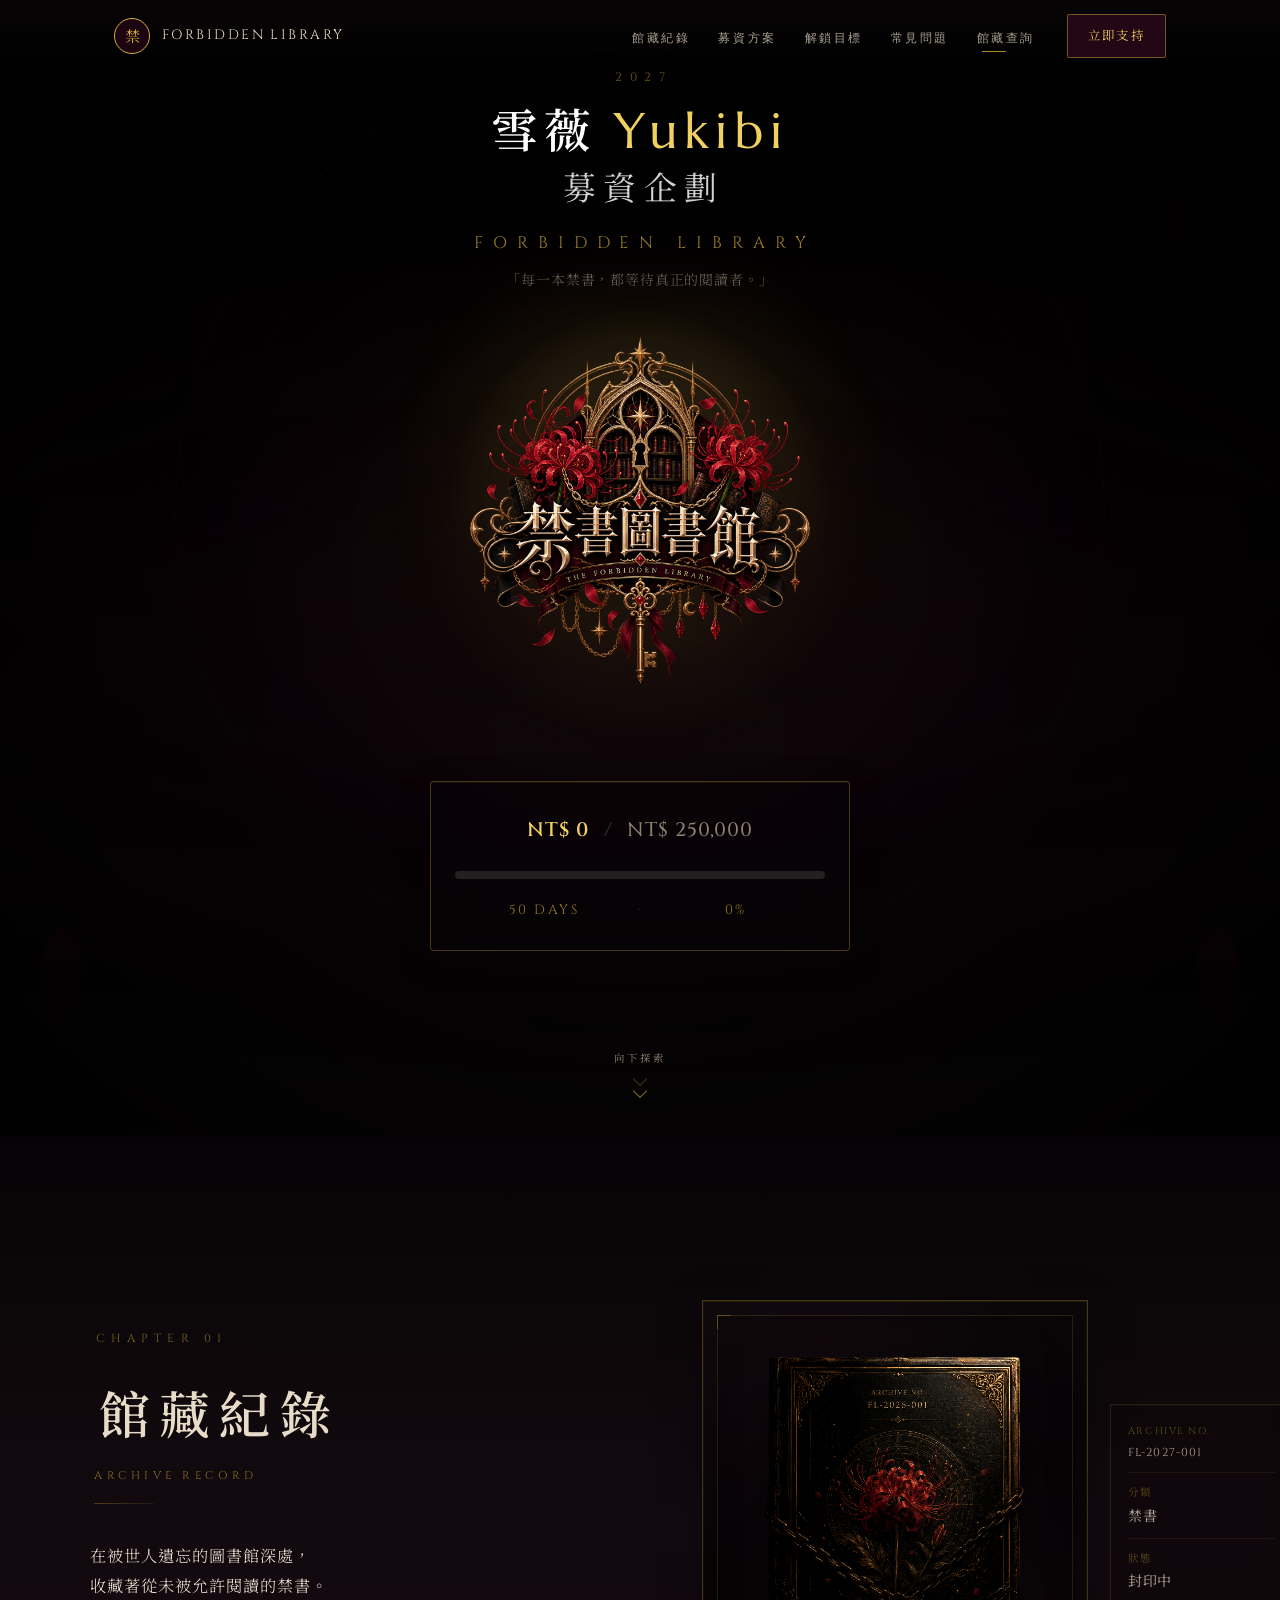
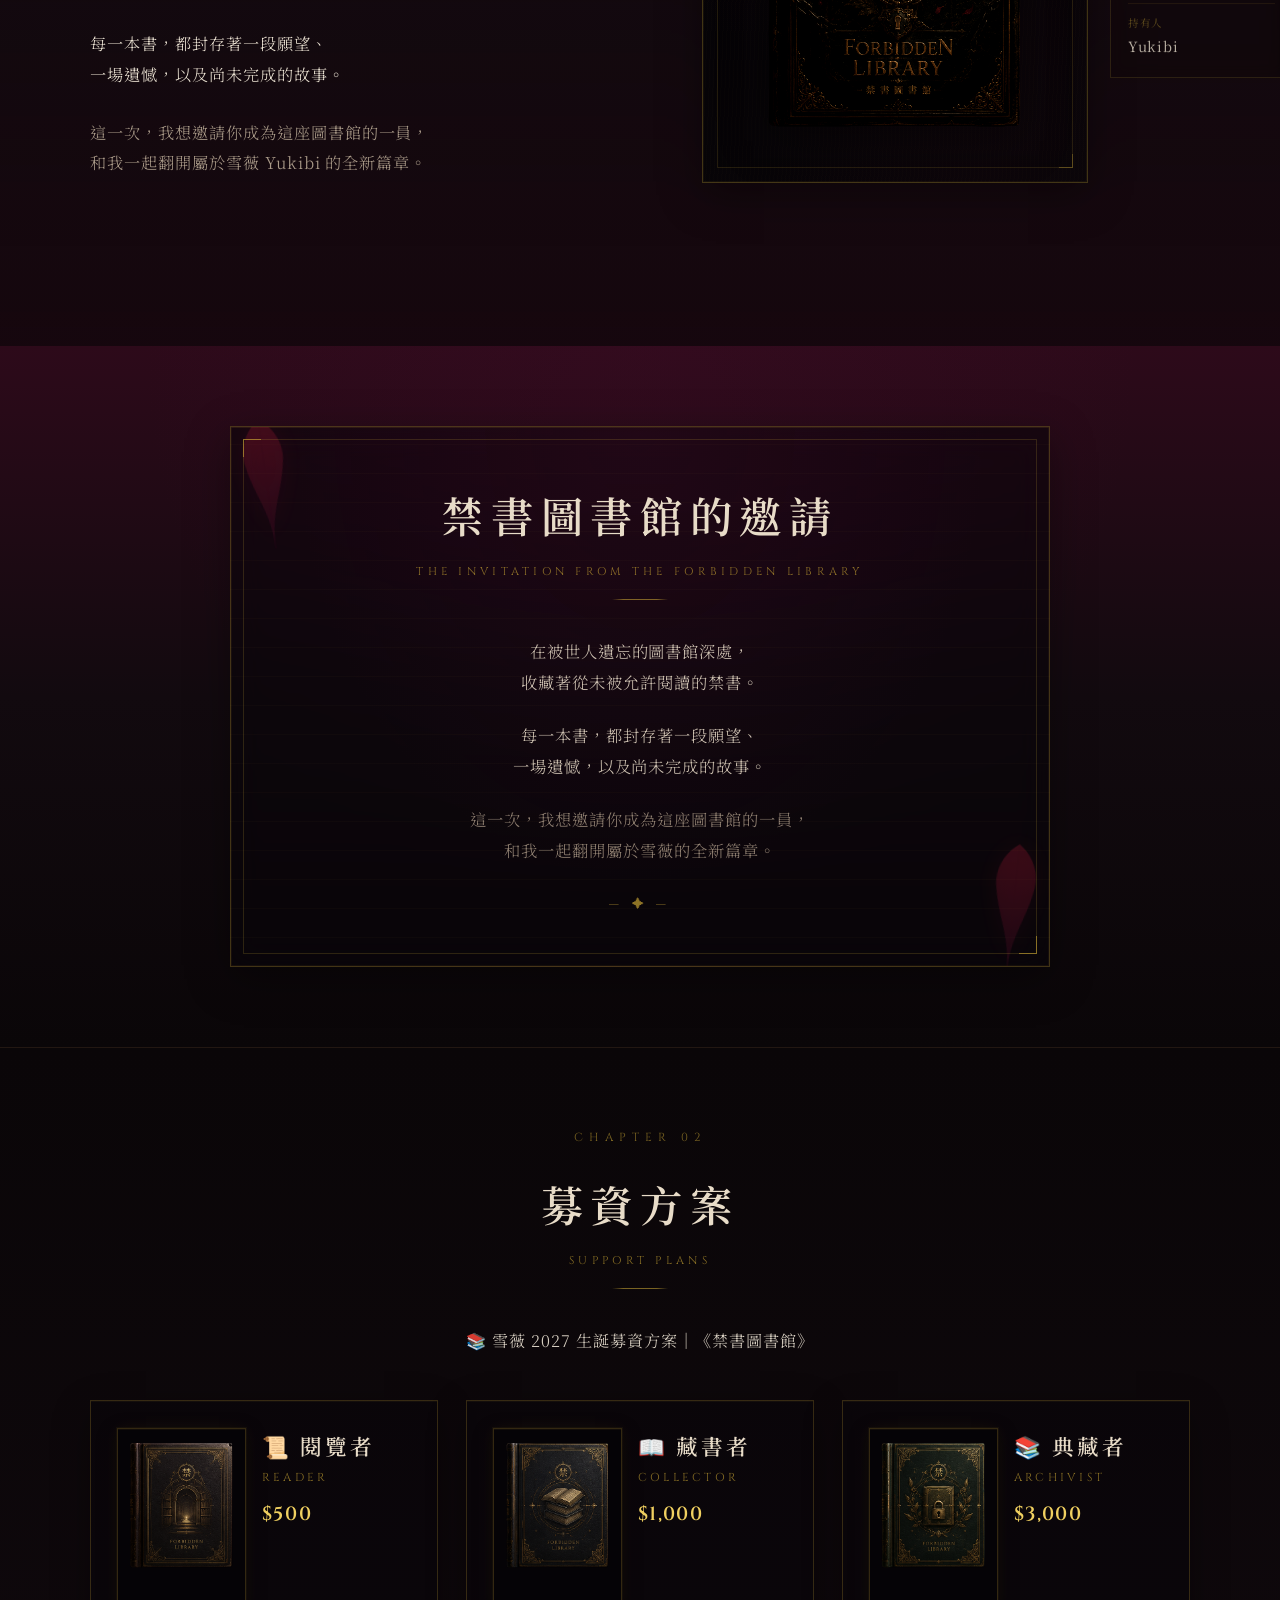
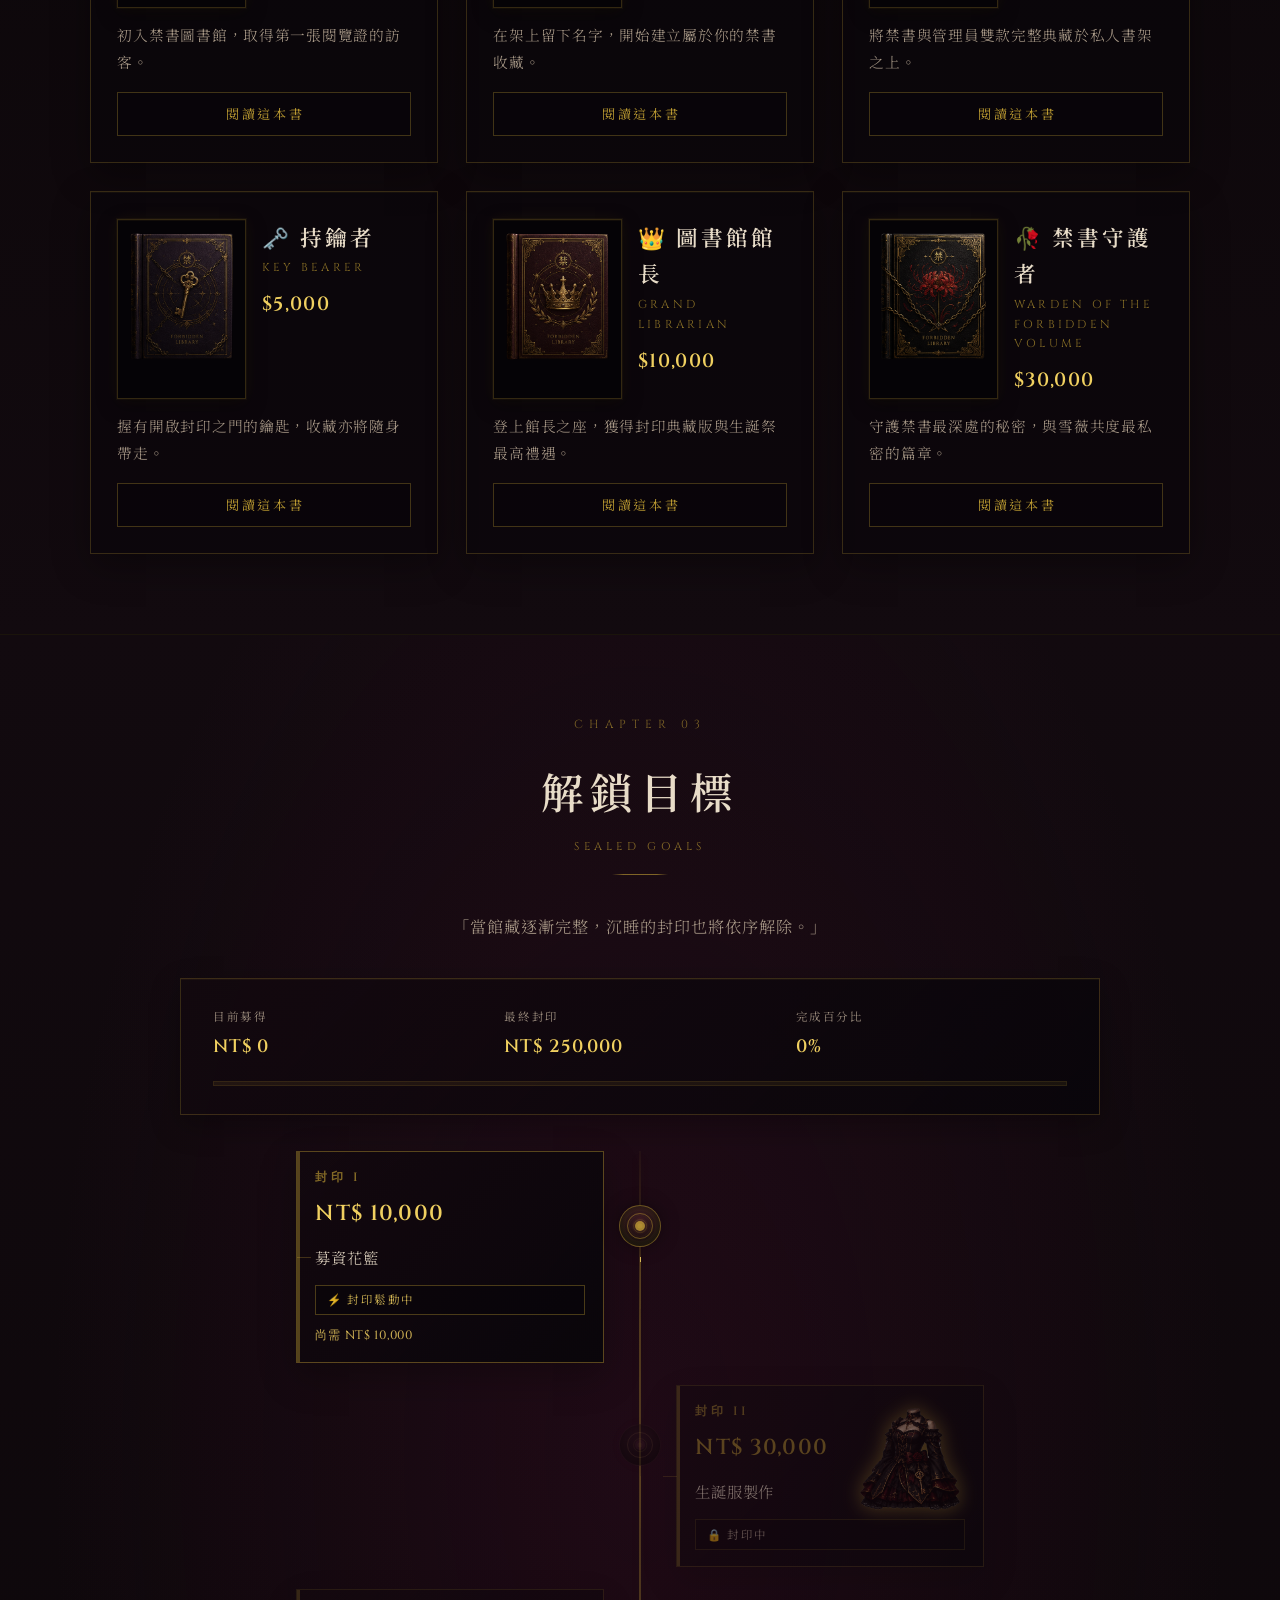
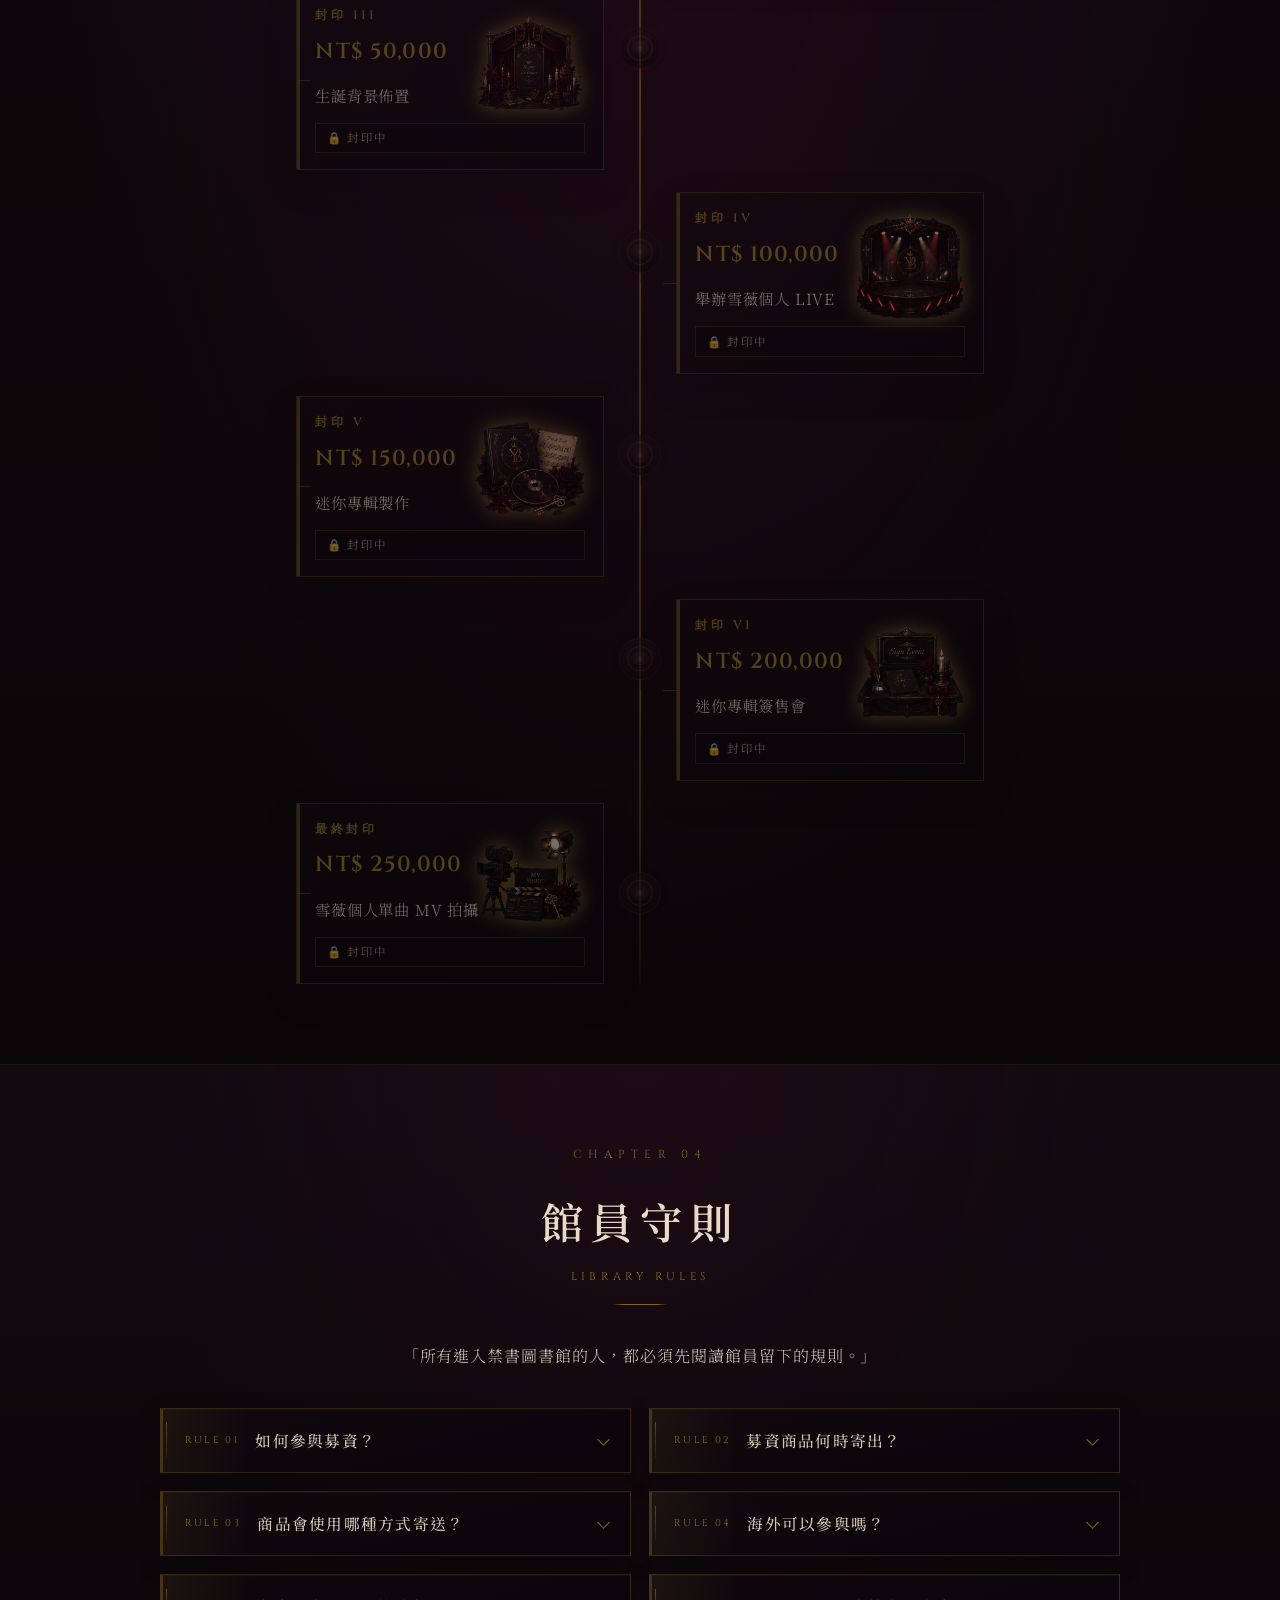
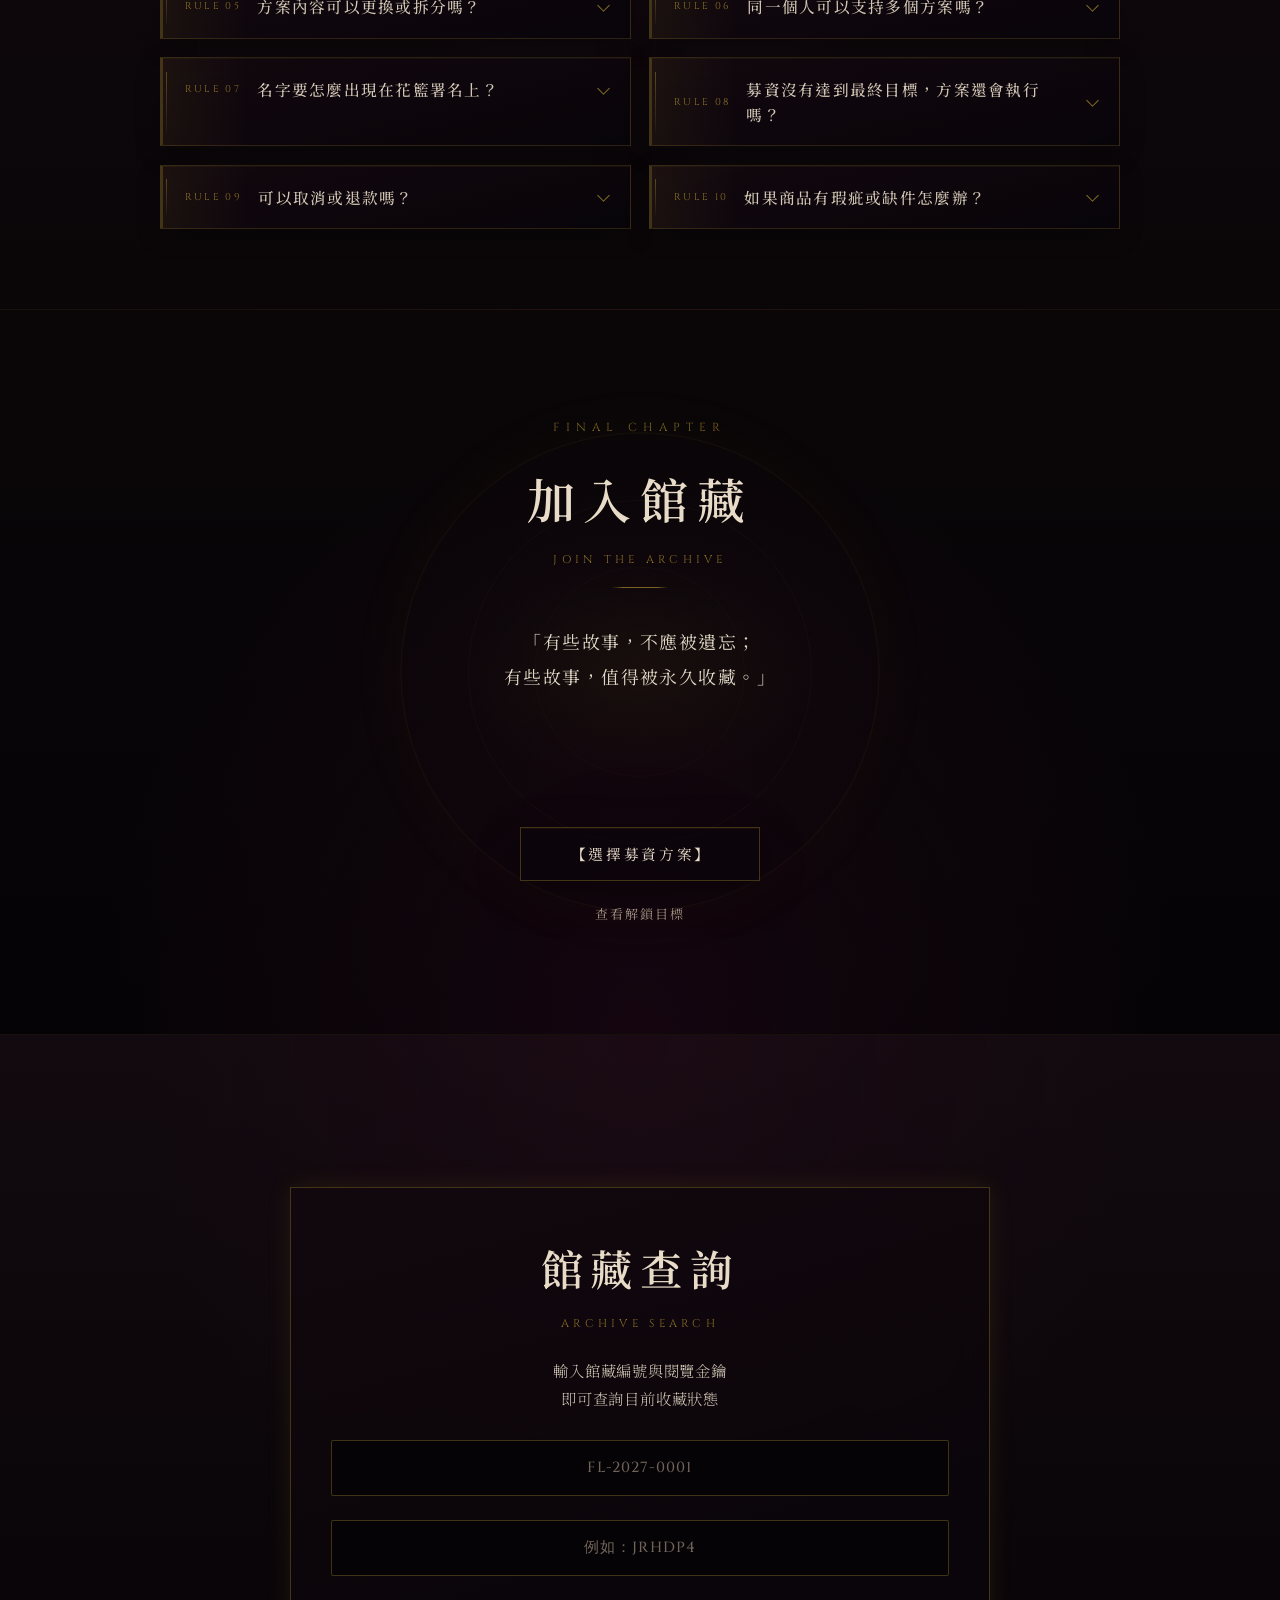
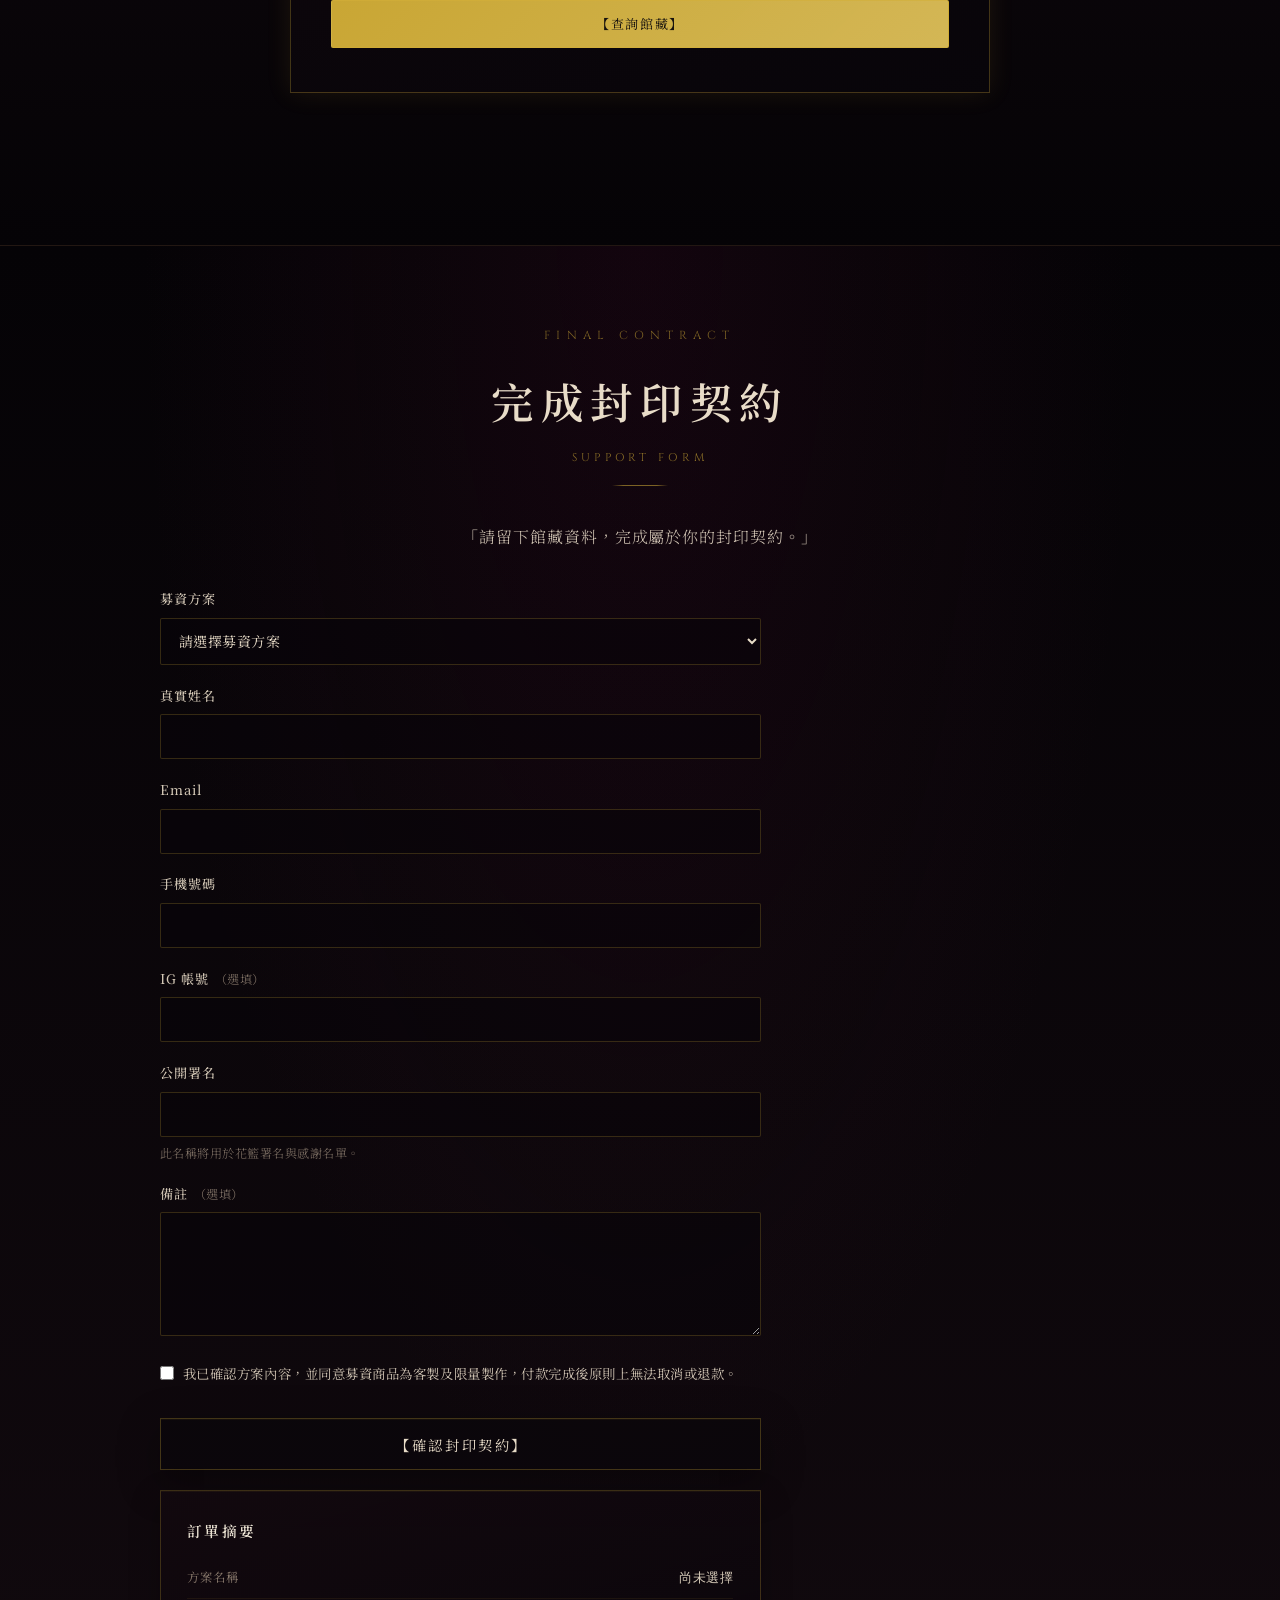
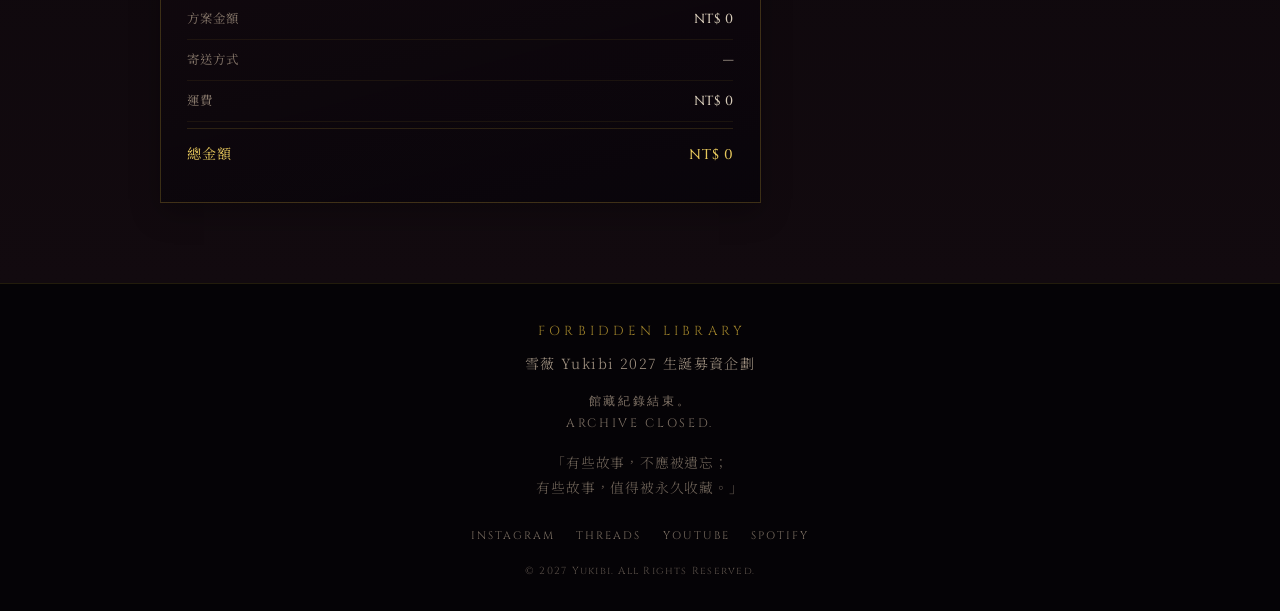
==== commit ec313b1a: "add archive access key" ====
--- a/index.html
+++ b/index.html
@@ -647,22 +647,43 @@
                         <p class="archive-search-card__subtitle">ARCHIVE SEARCH</p>
                     </header>
                     <p class="archive-search-card__desc">
-                        輸入你的館藏編號<br>
+                        輸入館藏編號與閱覽金鑰<br>
                         即可查詢目前收藏狀態
                     </p>
                     <label class="archive-search-card__label" for="archive-search-input">館藏編號</label>
-                    <input
-                        class="archive-search-card__input"
-                        type="text"
-                        id="archive-search-input"
-                        name="archiveSearchId"
-                        placeholder="FL-2027-0001"
-                        autocomplete="off"
-                        spellcheck="false"
-                        inputmode="text"
-                    >
-                    <p class="archive-search-feedback archive-search-feedback--error" id="archive-search-error" role="alert" hidden></p>
-                    <button type="button" class="archive-search-card__submit lib-btn-interact lib-btn-interact--gold" id="archive-search-submit">【查詢館藏】</button>
+<input
+    class="archive-search-card__input"
+    type="text"
+    id="archive-search-input"
+    name="archiveSearchId"
+    placeholder="FL-2027-0001"
+    autocomplete="off"
+    spellcheck="false"
+    inputmode="text"
+>
+
+<label class="archive-search-card__label" for="archive-search-access-key">閱覽金鑰</label>
+<input
+    class="archive-search-card__input"
+    type="text"
+    id="archive-search-access-key"
+    name="archiveSearchAccessKey"
+    placeholder="例如：JRHDP4"
+    autocomplete="off"
+    spellcheck="false"
+    inputmode="text"
+    maxlength="6"
+>
+
+<p class="archive-search-feedback archive-search-feedback--error" id="archive-search-error" role="alert" hidden></p>
+
+<button
+    type="button"
+    class="archive-search-card__submit lib-btn-interact lib-btn-interact--gold"
+    id="archive-search-submit"
+>
+    【查詢館藏】
+</button>
                 </div>
 
                 <article class="archive-search-result" id="archive-search-result" hidden aria-live="polite">
@@ -868,11 +889,17 @@
                         <div class="contract-success__summary-row">
                             <dt>館藏編號</dt>
                             <dd id="contract-success-id"></dd>
-                        </div>
-                        <div class="contract-success__summary-row">
+                          </div>
+                          
+                          <div class="contract-success__summary-row">
+                            <dt>閱覽金鑰</dt>
+                            <dd id="contract-success-access-key"></dd>
+                          </div>
+                          
+                          <div class="contract-success__summary-row">
                             <dt>所選方案</dt>
                             <dd id="contract-success-plan"></dd>
-                        </div>
+                          </div>
                         <div class="contract-success__summary-row">
                             <dt>應匯金額</dt>
                             <dd id="contract-success-amount"></dd>
